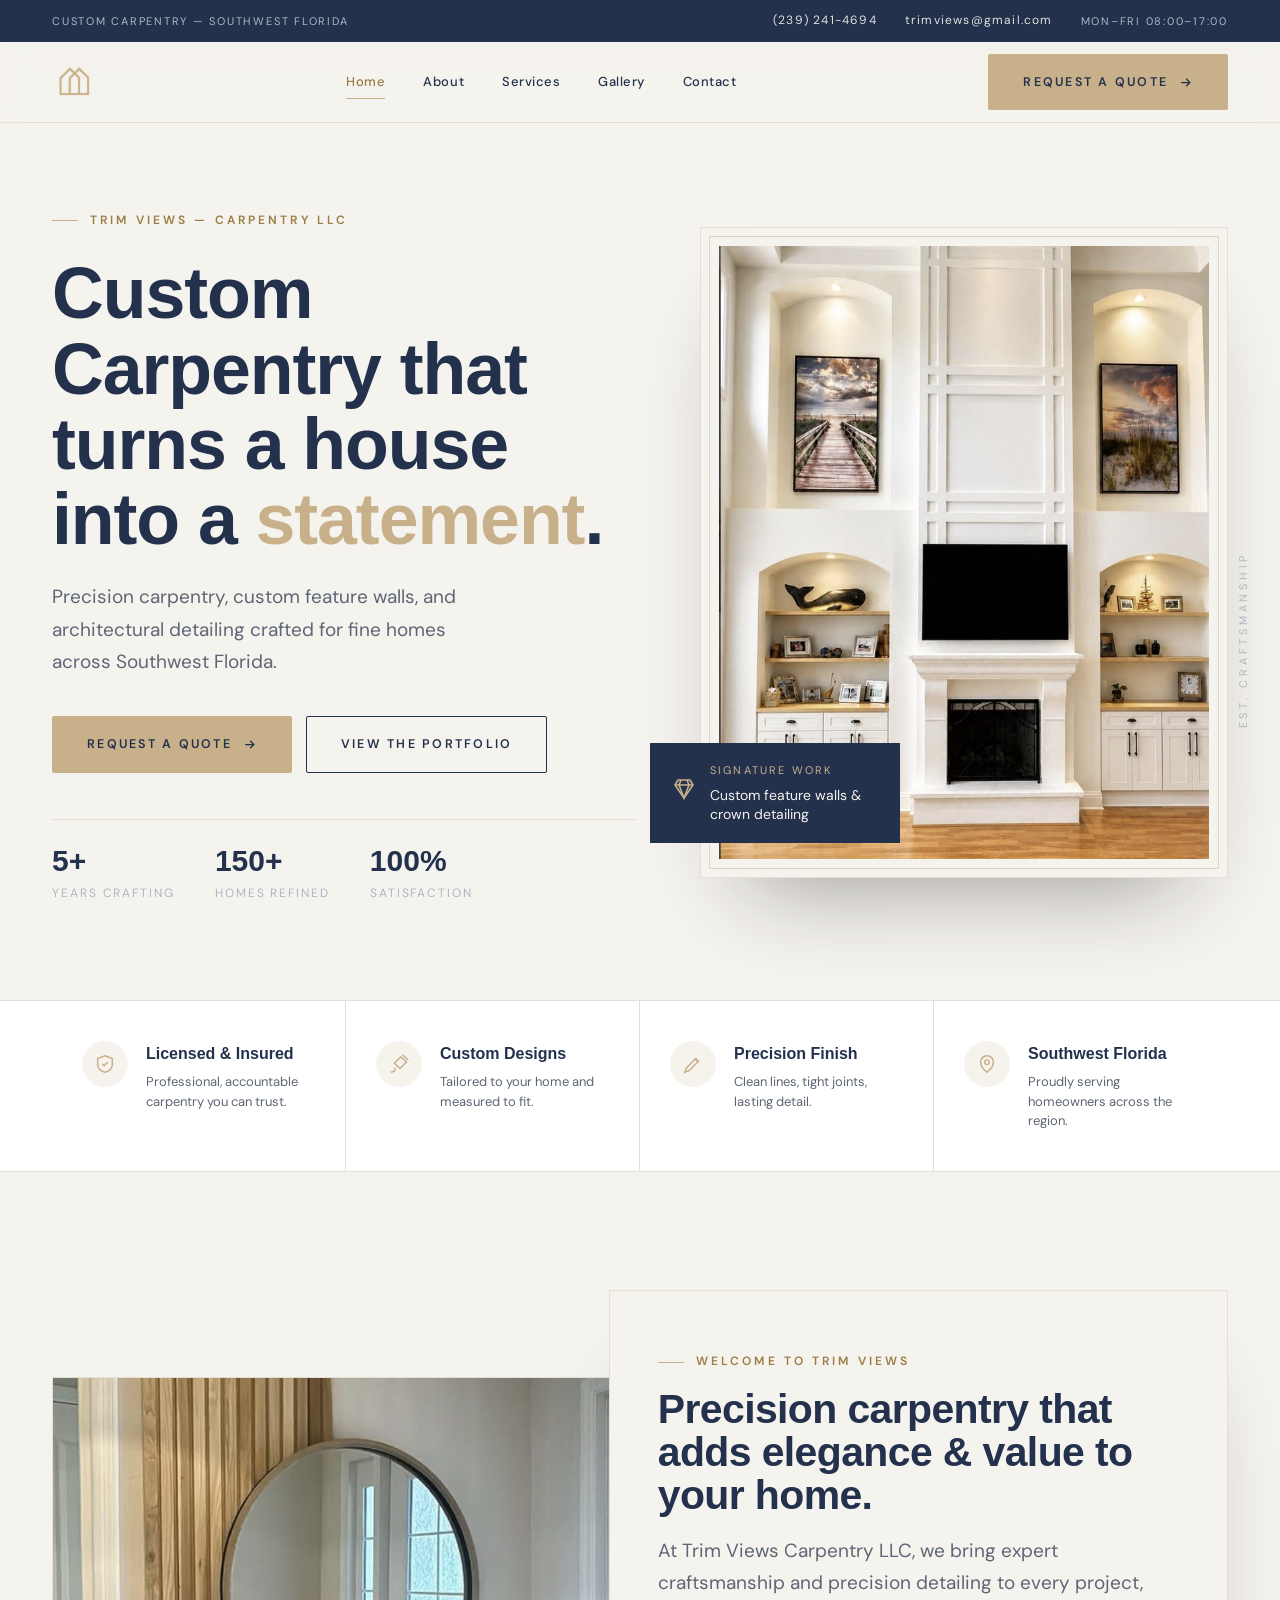
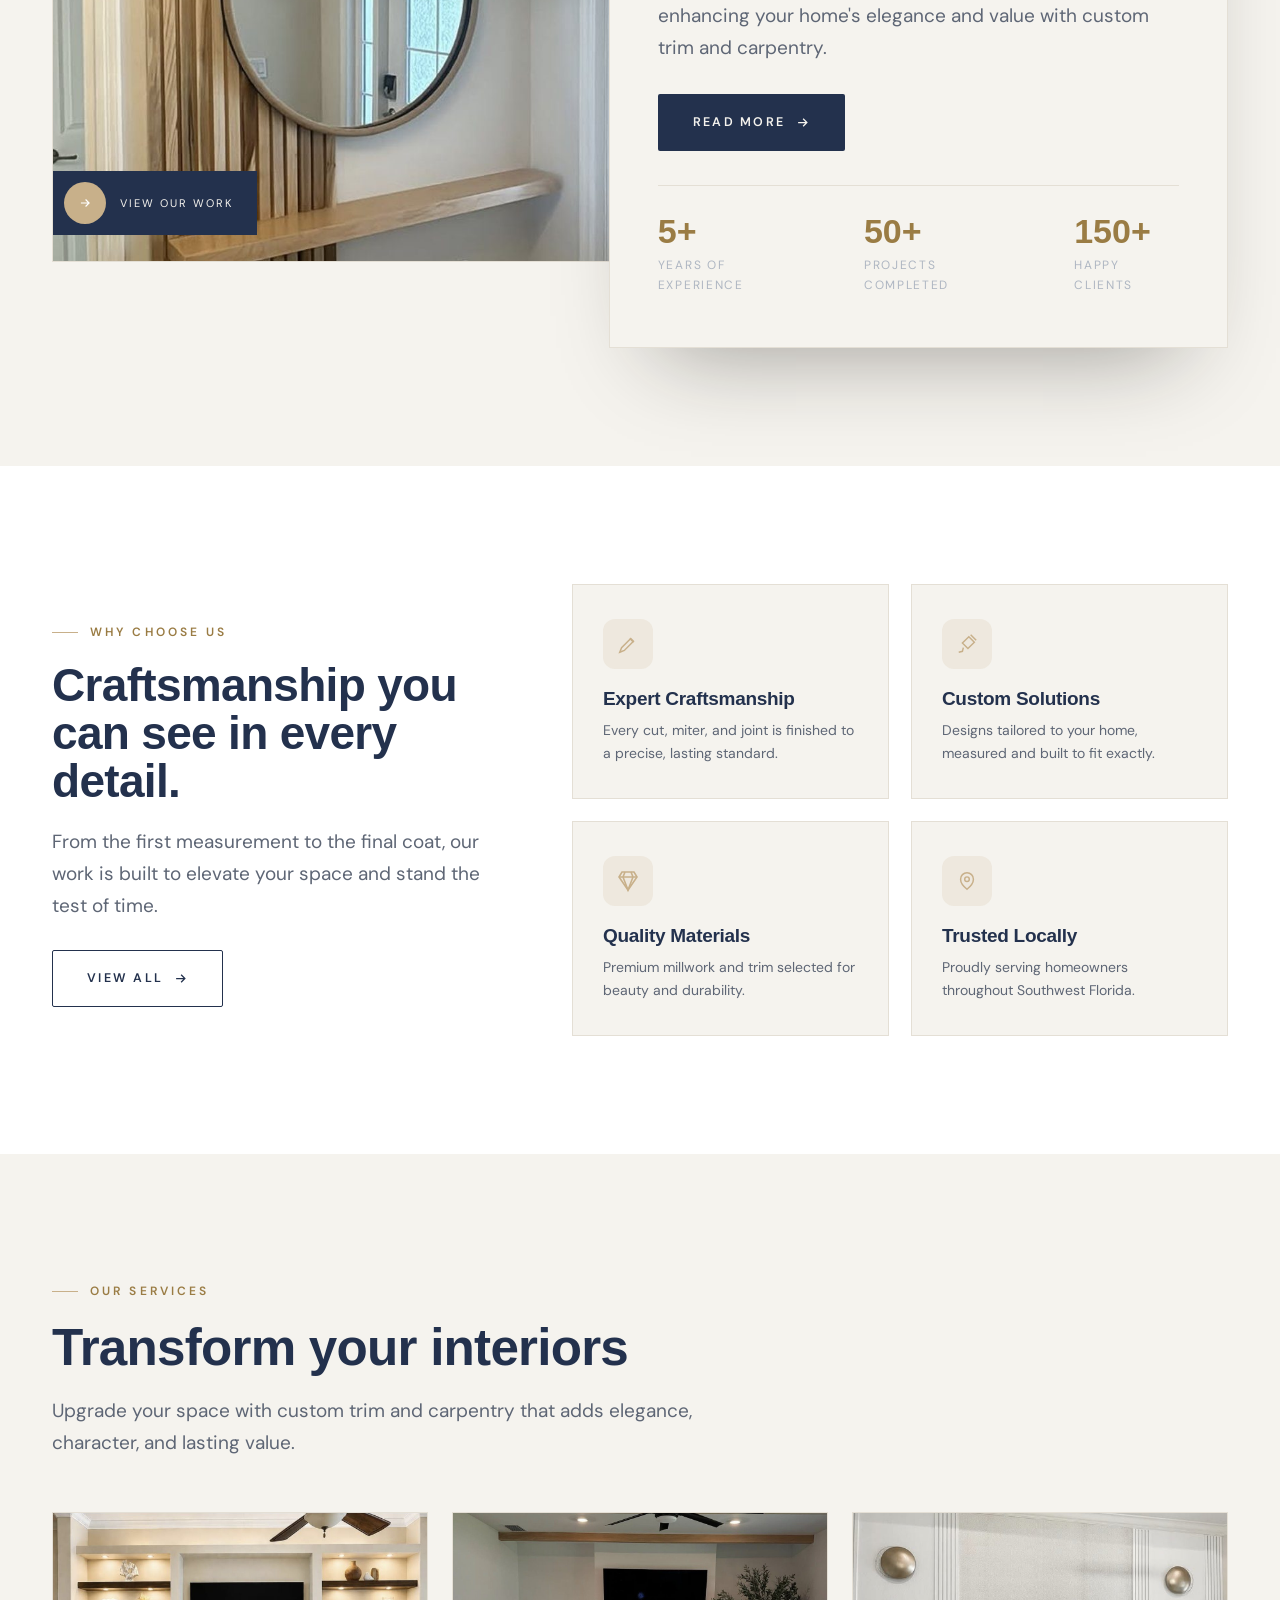
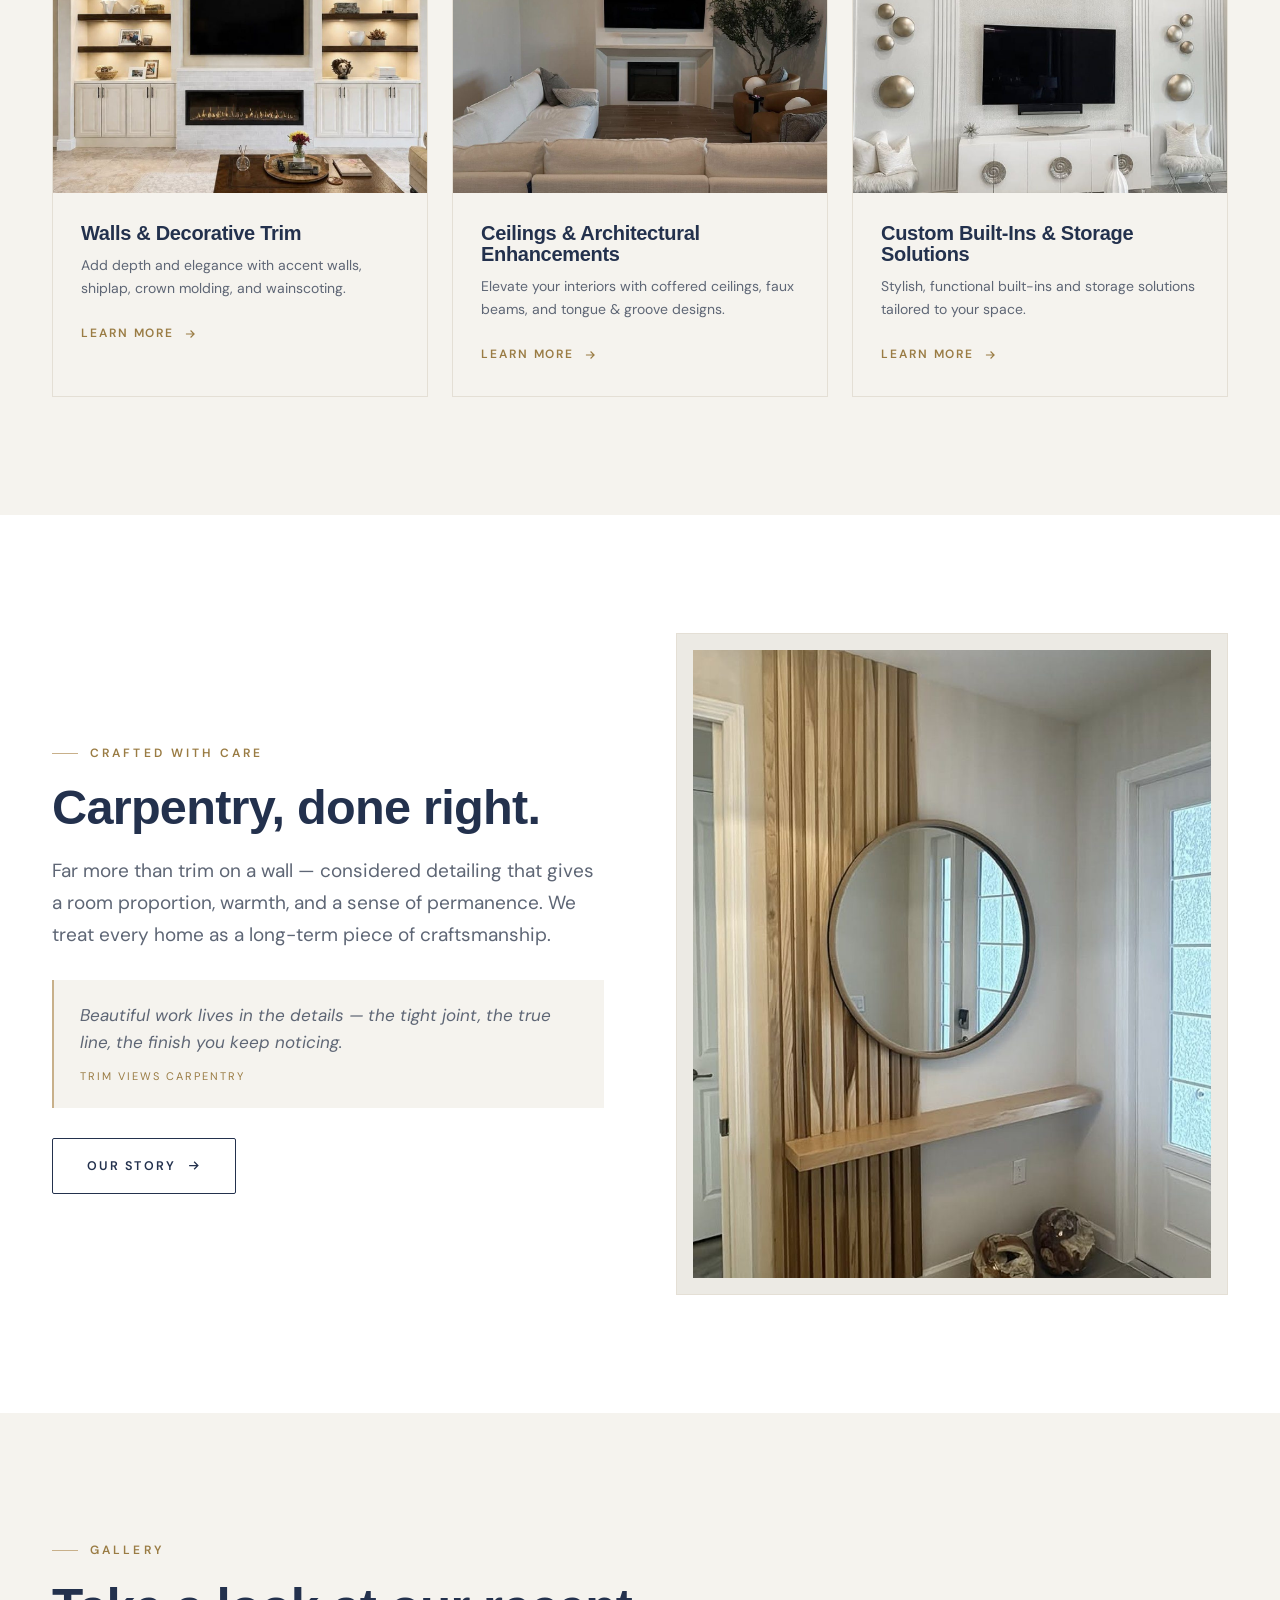
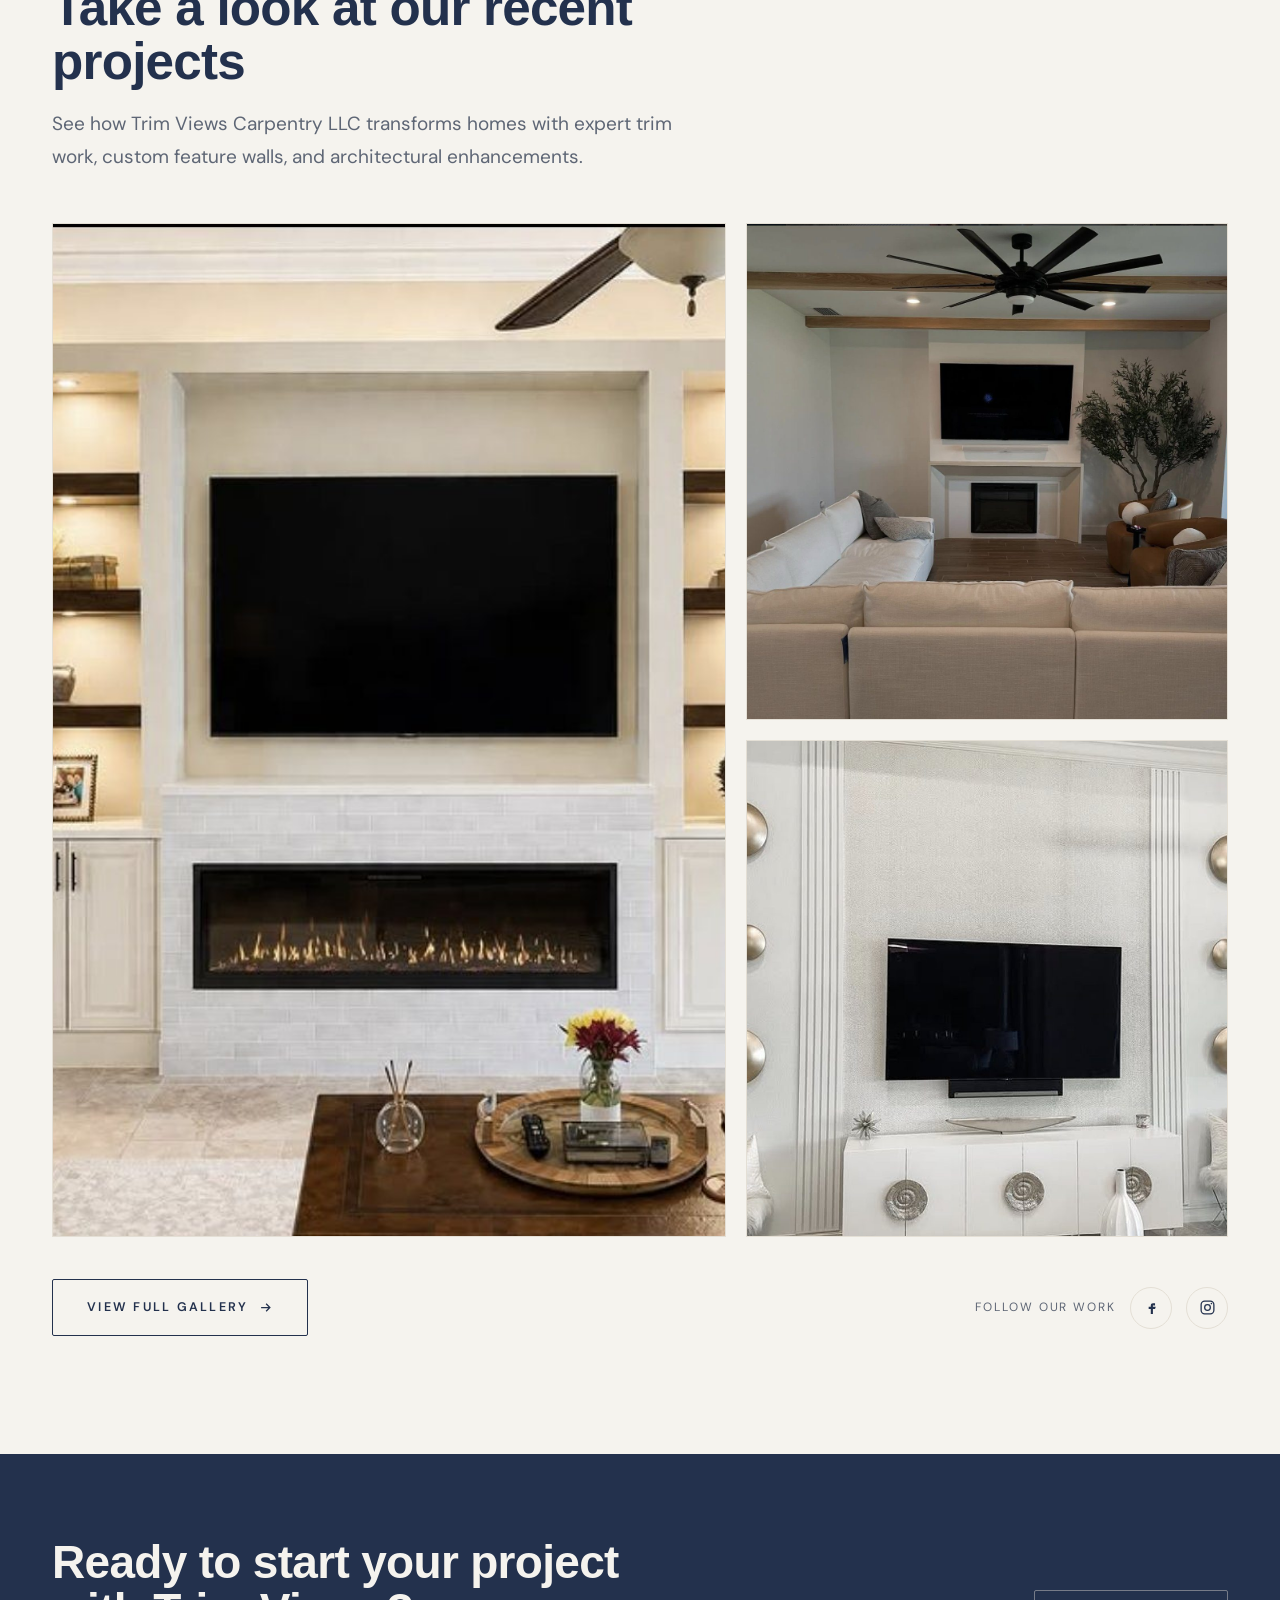
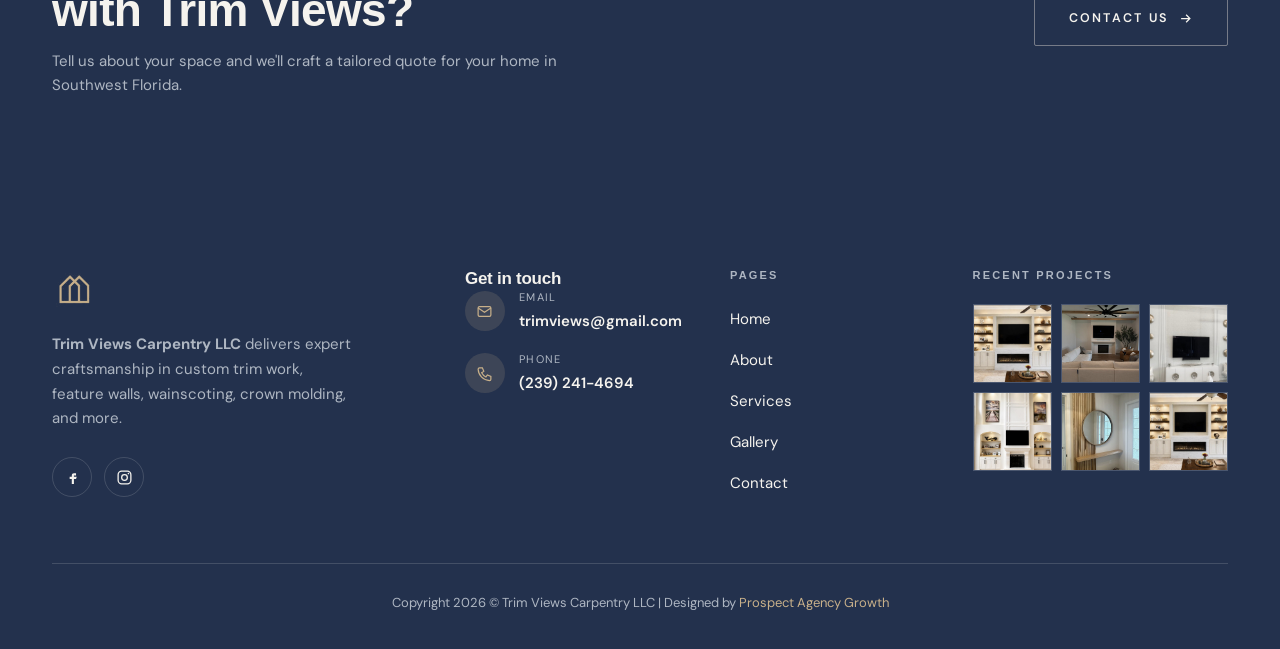
==== index.html @ 42604041 "Add files via upload" ====
<!DOCTYPE html>
<html lang="en">
<head>
<meta charset="UTF-8">
<meta name="viewport" content="width=device-width, initial-scale=1">
<title>Trim Views Carpentry | Custom Trim & Feature Walls in SW Florida</title>
<meta name="description" content="Trim Views Carpentry LLC — bespoke trim, feature walls, wainscoting, crown molding, coffered ceilings and custom built-ins for fine homes across Southwest Florida.">
<link rel="preconnect" href="https://fonts.googleapis.com">
<link rel="preconnect" href="https://fonts.gstatic.com" crossorigin>
<link href="https://fonts.googleapis.com/css2?family=DM+Sans:opsz,wght@9..40,400;9..40,500;9..40,600;9..40,700&display=swap" rel="stylesheet">
<style>
@font-face{font-family:'Garet';
  src:url('assets/fonts/Garet-Bold.woff2') format('woff2'),
      url('assets/fonts/Garet-Bold.woff') format('woff'),
      url('assets/fonts/Garet-Bold.otf') format('opentype'),
      url('assets/fonts/Garet-Bold.ttf') format('truetype');
  font-weight:700;font-style:normal;font-display:swap}
@font-face{font-family:'Garet';
  src:url('assets/fonts/Garet-Book.woff2') format('woff2'),
      url('assets/fonts/Garet-Book.woff') format('woff'),
      url('assets/fonts/Garet-Book.otf') format('opentype'),
      url('assets/fonts/Garet-Book.ttf') format('truetype');
  font-weight:400;font-style:normal;font-display:swap}
*{margin:0;padding:0;box-sizing:border-box}
html{scroll-behavior:smooth}
:root{
  --ink:#23314D; --ink-2:#2B3A57; --bone:#F5F3EE; --ivory:#FFFFFF;
  --brass:#C8B08A; --brass-dk:#9A7C44; --brass-soft:rgba(200,176,138,.16);
  --taupe:#5E6675; --taupe-lt:#AEB6C2; --line:#E4DFD5; --line-dk:rgba(245,243,238,.15);
  --maxw:1240px; --e:cubic-bezier(.22,.61,.36,1);
}
body{font-family:'DM Sans',-apple-system,BlinkMacSystemFont,'Segoe UI',sans-serif;
  background:var(--bone);color:var(--ink);font-size:17px;line-height:1.65;-webkit-font-smoothing:antialiased}
h1,h2,h3,h4,.disp{font-family:'Garet',sans-serif;font-weight:700;line-height:1.05;letter-spacing:-.015em}
img{display:block;max-width:100%}
a{color:inherit;text-decoration:none}
.wrap{max-width:var(--maxw);margin:0 auto;padding:0 32px}
.eyebrow{display:inline-flex;align-items:center;gap:12px;font-weight:600;font-size:12px;
  letter-spacing:.26em;text-transform:uppercase;color:var(--brass)}
.eyebrow::before{content:"";width:26px;height:1px;background:var(--brass)}
.eyebrow.center{justify-content:center}
.lead{font-size:19px;color:var(--taupe);line-height:1.7}

.btn{display:inline-flex;align-items:center;gap:10px;font-weight:600;font-size:12.5px;
  letter-spacing:.18em;text-transform:uppercase;padding:17px 34px;border-radius:2px;
  border:1px solid transparent;cursor:pointer;transition:.35s var(--e);white-space:nowrap}
.btn .ar{transition:transform .35s var(--e)}
.btn:hover .ar{transform:translateX(4px)}
.btn-primary{background:var(--brass);color:var(--ink)}
.btn-primary:hover{background:var(--brass-dk)}
.btn-ink{background:var(--ink);color:var(--bone)}
.btn-ink:hover{background:#000}
.btn-ghost{background:transparent;color:var(--ink);border-color:var(--ink)}
.btn-ghost:hover{background:var(--ink);color:var(--bone)}
.btn-ghost-lt{background:transparent;color:var(--bone);border-color:rgba(242,236,225,.4)}
.btn-ghost-lt:hover{background:var(--bone);color:var(--ink)}

.util{background:var(--ink);color:var(--bone)}
.util .wrap{display:flex;justify-content:space-between;align-items:center;height:42px;font-size:12px;letter-spacing:.1em}
.util .l,.util .r span{color:var(--taupe-lt);text-transform:uppercase;letter-spacing:.16em;font-size:11px}
.util .r{display:flex;gap:28px;align-items:center}
.util .r a{color:var(--bone);opacity:.9;transition:.2s}
.util .r a:hover{opacity:1;color:var(--brass)}

header{position:sticky;top:0;z-index:100;background:rgba(245,243,238,.86);
  -webkit-backdrop-filter:blur(10px);backdrop-filter:blur(10px);
  border-bottom:1px solid var(--line);transition:box-shadow .3s var(--e)}
header.scrolled{box-shadow:0 14px 40px -28px rgba(27,23,18,.5)}
.nav{display:flex;align-items:center;justify-content:space-between;height:80px}
.brand img{height:40px;width:auto}
.menu{display:flex;align-items:center;gap:38px}
.menu a{font-size:13px;font-weight:500;letter-spacing:.04em;color:var(--ink);position:relative;padding:4px 0;transition:color .25s}
.menu a::after{content:"";position:absolute;left:0;bottom:-2px;width:0;height:1px;background:var(--brass);transition:width .3s var(--e)}
.menu a:hover{color:var(--brass-dk)}
.menu a:hover::after,.menu a.active::after{width:100%}
.menu a.active{color:var(--brass-dk)}
.nav-r{display:flex;align-items:center;gap:20px}
.burger{display:none;flex-direction:column;gap:5px;background:none;border:none;cursor:pointer;padding:8px}
.burger span{width:24px;height:1.5px;background:var(--ink);transition:.3s}
.mobile{display:none}

/* hero */
.hero{padding:78px 0 96px;position:relative;overflow:hidden}
.hero-grid{display:grid;grid-template-columns:1.05fr .95fr;gap:64px;align-items:center}
.hero h1{font-size:clamp(44px,5.6vw,82px);margin:26px 0 24px}
.hero h1 em{font-style:normal;color:var(--brass)}
.hero .lead{max-width:440px;margin-bottom:38px}
.hero-cta{display:flex;gap:14px;flex-wrap:wrap;margin-bottom:46px}
.hero-meta{display:flex;gap:40px;border-top:1px solid var(--line);padding-top:26px}
.hero-meta .n{font-family:'Garet',sans-serif;font-weight:700;font-size:30px;line-height:1}
.hero-meta .k{font-size:12px;letter-spacing:.16em;text-transform:uppercase;color:var(--taupe-lt);margin-top:8px}
.frame{position:relative;padding:18px;background:var(--bone);border:1px solid var(--line);
  box-shadow:0 50px 90px -50px rgba(27,23,18,.45)}
.frame::before{content:"";position:absolute;inset:8px;border:1px solid var(--brass);opacity:.45;pointer-events:none}
.frame .pic{aspect-ratio:4/5;overflow:hidden;background:#ECEAE4}
.frame .pic img{width:100%;height:100%;object-fit:cover}
.frame .chip{position:absolute;left:-1px;bottom:34px;transform:translateX(-20%);
  background:var(--ink);color:var(--bone);padding:18px 22px;max-width:250px;display:flex;gap:14px;align-items:center}
.frame .chip .t{font-size:11px;letter-spacing:.2em;text-transform:uppercase;color:var(--brass);margin-bottom:6px}
.frame .chip .d{font-size:14px;line-height:1.4}
.frame .chip .ic{color:var(--brass);flex-shrink:0}
.vlabel{position:absolute;right:-34px;top:50%;writing-mode:vertical-rl;transform:rotate(180deg) translateX(50%);
  font-size:11px;letter-spacing:.34em;text-transform:uppercase;color:var(--taupe-lt)}

/* feature icon row */
.feat{background:var(--ivory);border-top:1px solid var(--line);border-bottom:1px solid var(--line)}
.feat .wrap{display:grid;grid-template-columns:repeat(4,1fr)}
.feat .f{padding:40px 30px;display:flex;gap:18px;align-items:flex-start;border-right:1px solid var(--line)}
.feat .f:last-child{border-right:none}
.feat .fic{width:46px;height:46px;flex-shrink:0;border-radius:50%;background:var(--brass-soft);color:var(--brass);display:flex;align-items:center;justify-content:center}
.feat .ft{font-family:'Garet',sans-serif;font-weight:700;font-size:16px;margin-bottom:5px}
.feat .fd{font-size:13px;color:var(--taupe);line-height:1.5}

/* section scaffold */
.sec{padding:118px 0}
.sec-iv{background:var(--ivory)}
.sec-head{max-width:640px}
.sec-head h2{font-size:clamp(32px,4vw,52px);margin:20px 0}
.sec-head.center{margin:0 auto;text-align:center}

/* overlapping about card (ref: INNER) */
.ovr-grid{display:grid;grid-template-columns:1.1fr .9fr;align-items:center}
.ovr-img{position:relative;aspect-ratio:4/3;overflow:hidden;background:#ECEAE4;border:1px solid var(--line)}
.ovr-img img{width:100%;height:100%;object-fit:cover}
.viewbtn{position:absolute;left:0;bottom:26px;display:inline-flex;align-items:center;gap:14px;
  background:var(--ink);color:var(--bone);padding:11px 24px 11px 11px;font-size:11px;letter-spacing:.18em;text-transform:uppercase}
.viewbtn .c{width:42px;height:42px;border-radius:50%;background:var(--brass);color:var(--ivory);display:flex;align-items:center;justify-content:center}
.ovr-card{background:var(--bone);border:1px solid var(--line);padding:52px 48px;margin-left:-90px;
  box-shadow:0 50px 90px -50px rgba(27,23,18,.42);position:relative;z-index:2}
.ovr-card h2{font-size:clamp(28px,3.2vw,42px);margin:16px 0 18px}
.ovr-stats{display:flex;gap:54px;margin-top:34px;border-top:1px solid var(--line);padding-top:28px}
.ovr-stats .n{font-family:'Garet',sans-serif;font-weight:700;font-size:34px;color:var(--brass);line-height:1}
.ovr-stats .k{font-size:12px;letter-spacing:.14em;text-transform:uppercase;color:var(--taupe-lt);margin-top:8px}

/* why choose us (ref: INNER) */
.why-wrap{display:grid;grid-template-columns:.82fr 1.18fr;gap:64px;align-items:center}
.why-cards{display:grid;grid-template-columns:1fr 1fr;gap:22px}
.wcard{background:var(--bone);border:1px solid var(--line);padding:34px 30px;transition:.35s var(--e)}
.wcard:hover{transform:translateY(-5px);box-shadow:0 30px 60px -36px rgba(27,23,18,.35);border-color:var(--brass)}
.wcard .ic{width:50px;height:50px;border-radius:12px;background:var(--brass-soft);color:var(--brass);display:flex;align-items:center;justify-content:center;margin-bottom:20px}
.wcard h3{font-size:19px;margin-bottom:10px}
.wcard p{font-size:14px;color:var(--taupe);line-height:1.6}

/* service image cards (ref: REVYLO) */
.scards{display:grid;grid-template-columns:repeat(3,1fr);gap:24px;margin-top:52px}
.scard{background:var(--bone);border:1px solid var(--line);overflow:hidden;transition:.35s var(--e);display:block}
.scard:hover{transform:translateY(-5px);box-shadow:0 36px 70px -40px rgba(27,23,18,.4)}
.scard .im{aspect-ratio:4/3;overflow:hidden;background:#ECEAE4}
.scard .im img{width:100%;height:100%;object-fit:cover;transition:transform .8s var(--e)}
.scard:hover .im img{transform:scale(1.06)}
.scard .bd{padding:30px 28px}
.scard h3{font-size:20px;margin-bottom:10px}
.scard p{font-size:14px;color:var(--taupe);margin-bottom:18px;line-height:1.6}
.scard .go{display:inline-flex;align-items:center;gap:9px;font-size:12px;letter-spacing:.16em;text-transform:uppercase;color:var(--brass);font-weight:600}

/* craft split (ref: INNER award-winning) */
.split{display:grid;grid-template-columns:1fr 1fr;gap:72px;align-items:center}
.split-img{aspect-ratio:5/6;background:#ECEAE4;border:1px solid var(--line);padding:16px}
.split-img .pic{width:100%;height:100%;overflow:hidden;background:#ECEAE4}
.split-img img{width:100%;height:100%;object-fit:cover}
.pull{background:var(--bone);border-left:2px solid var(--brass);padding:22px 26px;margin-top:28px;font-style:italic;color:var(--taupe);line-height:1.6}
.pull .src{display:block;margin-top:12px;font-style:normal;font-size:11px;letter-spacing:.18em;text-transform:uppercase;color:var(--brass)}

/* gallery */
.gal{display:grid;grid-template-columns:1.4fr 1fr;grid-template-rows:1fr 1fr;gap:20px;margin-top:50px}
.gal figure{overflow:hidden;background:#ECEAE4;border:1px solid var(--line)}
.gal figure:first-child{grid-row:1/3}
.gal img{width:100%;height:100%;object-fit:cover;transition:transform .8s var(--e)}
.gal figure:hover img{transform:scale(1.05)}
.gal-foot{display:flex;justify-content:space-between;align-items:center;flex-wrap:wrap;gap:20px;margin-top:42px}
.social{display:flex;align-items:center;gap:14px}
.social .s{font-size:12px;letter-spacing:.16em;text-transform:uppercase;color:var(--taupe)}
.sic{width:42px;height:42px;border-radius:50%;border:1px solid var(--line);display:flex;align-items:center;justify-content:center;transition:.3s var(--e)}
.sic:hover{background:var(--brass);border-color:var(--brass);color:var(--ivory)}
.gal-grid{display:grid;grid-template-columns:repeat(3,1fr);gap:20px;margin-top:50px}
.gal-grid figure{overflow:hidden;background:#ECEAE4;border:1px solid var(--line);aspect-ratio:4/5}
.gal-grid img{width:100%;height:100%;object-fit:cover;transition:transform .8s var(--e)}
.gal-grid figure:hover img{transform:scale(1.05)}

/* CTA (ref: INNER) */
.cta{background:var(--ink);color:var(--bone);padding:84px 0}
.cta .wrap{display:flex;justify-content:space-between;align-items:center;gap:44px;flex-wrap:wrap}
.cta h2{font-size:clamp(28px,3.6vw,46px);max-width:660px}
.cta p{color:var(--taupe-lt);margin-top:14px;max-width:540px;font-size:15px}

/* page hero */
.phero{background:var(--ink);color:var(--bone);padding:120px 0 104px;position:relative;overflow:hidden}
.phero::after{content:"";position:absolute;right:-120px;top:-120px;width:420px;height:420px;border-radius:50%;
  background:radial-gradient(circle,rgba(174,129,70,.22),transparent 65%)}
.phero .eyebrow{color:var(--brass)}
.phero h1{font-size:clamp(42px,6vw,84px);margin:22px 0 0}
.crumbs{margin-top:26px;font-size:12px;letter-spacing:.14em;text-transform:uppercase;color:var(--taupe-lt)}
.crumbs a:hover{color:var(--brass)}

/* contact */
.cgrid{display:grid;grid-template-columns:.9fr 1.1fr;gap:64px}
.cinfo .row{display:flex;gap:18px;padding:24px 0;border-bottom:1px solid var(--line)}
.cinfo .row:first-child{border-top:1px solid var(--line)}
.cinfo .ic{width:46px;height:46px;border-radius:50%;background:var(--brass-soft);color:var(--brass);display:flex;align-items:center;justify-content:center;flex-shrink:0}
.cinfo .k{font-size:11px;letter-spacing:.2em;text-transform:uppercase;color:var(--taupe-lt)}
.cinfo .v{font-weight:600;font-size:17px;margin-top:4px}
.form{background:var(--bone);border:1px solid var(--line);padding:42px}
.formwrap{border:1px solid var(--line);border-radius:4px;overflow:hidden;background:var(--bone)}
.field{margin-bottom:22px}
.field label{display:block;font-size:11px;letter-spacing:.18em;text-transform:uppercase;color:var(--taupe);margin-bottom:9px}
.field input,.field textarea{width:100%;background:var(--bone);border:1px solid var(--line);border-radius:2px;
  padding:14px 16px;font-family:inherit;font-size:15px;color:var(--ink);transition:border-color .25s}
.field input:focus,.field textarea:focus{outline:none;border-color:var(--brass)}
.field textarea{resize:vertical;min-height:130px}
.fnote{font-size:12.5px;color:var(--taupe-lt);margin-top:14px}

/* footer */
footer{background:var(--ink);color:var(--bone);padding:88px 0 36px}
.fgrid{display:grid;grid-template-columns:1.5fr .85fr .8fr 1.05fr;gap:48px;padding-bottom:54px;border-bottom:1px solid var(--line-dk)}
.flogo img{height:40px;margin-bottom:22px}
.ftag{color:var(--taupe-lt);max-width:300px;margin-bottom:26px;font-size:15px}
.fcontact a{display:flex;align-items:center;gap:14px;margin-bottom:16px;color:var(--bone)}
.fcontact .fic{width:40px;height:40px;border-radius:50%;background:var(--brass-soft);color:var(--brass);display:flex;align-items:center;justify-content:center;flex-shrink:0}
.fcontact small{display:block;color:var(--taupe-lt);font-size:11px;letter-spacing:.12em;text-transform:uppercase}
.fcontact strong{font-weight:600;font-size:15px}
.fsocial{display:flex;gap:12px;margin-top:22px}
.fsocial a{width:40px;height:40px;border-radius:50%;border:1px solid var(--line-dk);display:flex;align-items:center;justify-content:center;transition:.3s var(--e)}
.fsocial a:hover{background:var(--brass);border-color:var(--brass);color:var(--ivory)}
.fcol h4{font-size:11px;letter-spacing:.2em;text-transform:uppercase;color:var(--taupe-lt);margin-bottom:22px}
.fcol ul{list-style:none}
.fcol li{margin-bottom:13px}
.fcol a{font-size:15px;color:var(--bone);transition:.2s}
.fcol a:hover{color:var(--brass)}
.fprojects{display:grid;grid-template-columns:repeat(3,1fr);gap:9px}
.fprojects a{aspect-ratio:1;overflow:hidden;background:var(--ink-2);border:1px solid var(--line-dk)}
.fprojects img{width:100%;height:100%;object-fit:cover;transition:.4s var(--e)}
.fprojects a:hover img{transform:scale(1.08);opacity:.85}
.fbot{padding-top:28px;text-align:center;font-size:13px;color:var(--taupe-lt)}
.fbot a{color:var(--brass)}

.reveal{opacity:0;transform:translateY(18px);transition:opacity .8s var(--e),transform .8s var(--e)}
.reveal.in{opacity:1;transform:none}

@media(max-width:980px){
  .hero-grid{grid-template-columns:1fr;gap:46px}
  .frame{max-width:440px;margin:0 auto}
  .vlabel{display:none}
  .feat .wrap{grid-template-columns:1fr 1fr}
  .feat .f:nth-child(2){border-right:none}
  .feat .f:nth-child(1),.feat .f:nth-child(2){border-bottom:1px solid var(--line)}
  .ovr-grid{grid-template-columns:1fr}
  .ovr-card{margin-left:0;margin-top:-46px;margin-right:24px}
  .why-wrap,.split,.cgrid{grid-template-columns:1fr;gap:44px}
  .scards{grid-template-columns:1fr 1fr}
  .scards .scard:last-child{grid-column:1/3}
  .gal{grid-template-columns:1fr 1fr;grid-template-rows:auto}
  .gal figure:first-child{grid-row:auto;grid-column:1/3}
  .gal-grid{grid-template-columns:1fr 1fr}
  .fgrid{grid-template-columns:1fr 1fr}
}
@media(max-width:680px){
  body{font-size:16px}
  .menu,.util .l{display:none}
  .burger{display:flex}
  .sec{padding:80px 0}
  .cta,.phero{padding:80px 0}
  .feat .wrap{grid-template-columns:1fr}
  .feat .f{border-right:none;border-bottom:1px solid var(--line)}
  .feat .f:last-child{border-bottom:none}
  .why-cards,.scards{grid-template-columns:1fr}
  .scards .scard:last-child{grid-column:auto}
  .ovr-card{margin-right:0;padding:38px 28px}
  .ovr-stats{gap:36px}
  .gal,.gal-grid{grid-template-columns:1fr}
  .gal figure:first-child{grid-column:auto}
  .fgrid{grid-template-columns:1fr;gap:38px}
  .mobile.open{display:block;position:fixed;inset:80px 0 0;background:var(--bone);z-index:95;padding:30px 32px;overflow-y:auto}
  .mobile.open a{display:block;padding:18px 0;font-size:20px;font-weight:600;border-bottom:1px solid var(--line)}
  .mobile.open .btn{margin-top:26px;width:100%;justify-content:center}
}
/* about: story */
.story{display:grid;grid-template-columns:.85fr 1.15fr;gap:64px;align-items:start}
.story h2{font-size:clamp(30px,3.8vw,48px)}
.story .lead{margin-bottom:0}
.story p+p{margin-top:18px;color:var(--taupe)}
/* about: process steps */
.steps{display:grid;grid-template-columns:repeat(4,1fr);border-top:1px solid var(--line);margin-top:50px}
.step{padding:38px 28px 0;border-right:1px solid var(--line)}
.step:last-child{border-right:none}
.step .si{font-family:'Garet',sans-serif;font-weight:700;font-size:30px;color:var(--brass);line-height:1}
.step h3{font-size:19px;margin:18px 0 10px}
.step p{font-size:14px;color:var(--taupe);line-height:1.6}
/* about: specialties checklist */
.checklist{list-style:none;display:grid;grid-template-columns:1fr 1fr;gap:15px 30px;margin:8px 0 30px}
.checklist li{display:flex;align-items:flex-start;gap:12px;font-size:15.5px}
.checklist .ck{width:24px;height:24px;border-radius:50%;background:var(--brass-soft);color:var(--brass);display:flex;align-items:center;justify-content:center;flex-shrink:0;margin-top:2px}
/* about: stat band */
.statband{display:grid;grid-template-columns:repeat(4,1fr);border:1px solid var(--line);background:var(--ivory);margin-top:46px}
.statband .sb{padding:46px 24px;text-align:center;border-right:1px solid var(--line)}
.statband .sb:last-child{border-right:none}
.statband .n{font-family:'Garet',sans-serif;font-weight:700;font-size:clamp(38px,4.2vw,56px);color:var(--brass);line-height:1}
.statband .k{margin-top:12px;font-size:12px;letter-spacing:.16em;text-transform:uppercase;color:var(--taupe-lt)}
@media(max-width:980px){
  .story{grid-template-columns:1fr;gap:28px}
  .steps{grid-template-columns:1fr 1fr}
  .step:nth-child(2){border-right:none}
  .step{border-bottom:1px solid var(--line);padding-bottom:30px}
  .statband{grid-template-columns:1fr 1fr}
  .statband .sb:nth-child(2){border-right:none}
  .statband .sb:nth-child(1),.statband .sb:nth-child(2){border-bottom:1px solid var(--line)}
}
@media(max-width:680px){
  .steps,.statband,.checklist{grid-template-columns:1fr}
  .step{border-right:none}
  .statband .sb{border-right:none;border-bottom:1px solid var(--line)}
  .statband .sb:last-child{border-bottom:none}
}
/* gold accents: deeper gold for text on light, bright gold on dark */
.eyebrow{color:var(--brass-dk)}
.sec-dk .eyebrow,.phero .eyebrow,.cta .eyebrow{color:var(--brass)}
.scard .go,.pull .src,.ovr-stats .n,.statband .n,.step .si{color:var(--brass-dk)}
@media(prefers-reduced-motion:reduce){
  *{transition:none!important;animation:none!important}
  .reveal{opacity:1;transform:none}
  html{scroll-behavior:auto}
}
</style>
</head>
<body>

<div class="util"><div class="wrap">
  <div class="l">Custom Carpentry — Southwest Florida</div>
  <div class="r"><a href="tel:239-241-4694">(239) 241-4694</a><a href="mailto:trimviews@gmail.com">trimviews@gmail.com</a><span>Mon–Fri 08:00–17:00</span></div>
</div></div>
<header id="hdr"><div class="wrap nav">
  <a href="index.html" class="brand"><img loading="lazy" src="[data-uri]" alt="Trim Views Carpentry"></a>
  <nav class="menu"><a href="index.html" class="active">Home</a><a href="about.html" class="">About</a><a href="services.html" class="">Services</a><a href="gallery.html" class="">Gallery</a><a href="contact.html" class="">Contact</a></nav>
  <div class="nav-r">
    <a href="contact.html" class="btn btn-primary">Request a quote <svg class="ar" width="15" height="15" viewBox="0 0 24 24" fill="none" stroke="currentColor" stroke-width="2"><path d="M5 12h14M13 6l6 6-6 6"/></svg></a>
    <button class="burger" id="burger" aria-label="Menu"><span></span><span></span><span></span></button>
  </div>
</div></header>
<div class="mobile" id="mobile"><a href="index.html">Home</a><a href="about.html">About</a><a href="services.html">Services</a><a href="gallery.html">Gallery</a><a href="contact.html">Contact</a><a href="contact.html" class="btn btn-primary">Request a quote</a></div>


<section class="hero"><div class="wrap"><div class="hero-grid">
  <div class="reveal">
    <span class="eyebrow">Trim Views — Carpentry LLC</span>
    <h1>Custom Carpentry that turns a house into a <em>statement</em>.</h1>
    <p class="lead">Precision carpentry, custom feature walls, and architectural detailing crafted for fine homes across Southwest Florida.</p>
    <div class="hero-cta">
      <a href="contact.html" class="btn btn-primary">Request a quote <svg class="ar" width="15" height="15" viewBox="0 0 24 24" fill="none" stroke="currentColor" stroke-width="2"><path d="M5 12h14M13 6l6 6-6 6"/></svg></a>
      <a href="gallery.html" class="btn btn-ghost">View the portfolio</a>
    </div>
    <div class="hero-meta">
      <div><div class="n">5+</div><div class="k">Years crafting</div></div>
      <div><div class="n">150+</div><div class="k">Homes refined</div></div>
      <div><div class="n">100%</div><div class="k">Satisfaction</div></div>
    </div>
  </div>
  <div class="reveal">
    <div class="frame">
      <div class="pic"><img loading="lazy" src="[data-uri]" alt="Trim Views custom carpentry"></div>
      <div class="chip"><span class="ic"><svg width="24" height="24" viewBox="0 0 24 24" fill="none" stroke="currentColor" stroke-width="1.6"><path d="M6 3h12l3 5-9 13L3 8z"/><path d="M3 8h18M9 3L7 8l5 13 5-13-2-5"/></svg></span><div><div class="t">Signature work</div><div class="d">Custom feature walls &amp; crown detailing</div></div></div>
      <div class="vlabel">Est. craftsmanship</div>
    </div>
  </div>
</div></div></section>


<div class="feat"><div class="wrap">
  <div class="f"><span class="fic"><svg width="22" height="22" viewBox="0 0 24 24" fill="none" stroke="currentColor" stroke-width="1.6"><path d="M12 3l8 3v6c0 5-3.5 8-8 9-4.5-1-8-4-8-9V6z"/><path d="M9 12l2 2 4-4"/></svg></span><div><div class="ft">Licensed &amp; Insured</div><div class="fd">Professional, accountable carpentry you can trust.</div></div></div>
  <div class="f"><span class="fic"><svg width="22" height="22" viewBox="0 0 24 24" fill="none" stroke="currentColor" stroke-width="1.6"><path d="M14 4l6 6-7 7-6-6z"/><path d="M3 21l4-1 1-4"/><path d="M16 2l6 6"/></svg></span><div><div class="ft">Custom Designs</div><div class="fd">Tailored to your home and measured to fit.</div></div></div>
  <div class="f"><span class="fic"><svg width="22" height="22" viewBox="0 0 24 24" fill="none" stroke="currentColor" stroke-width="1.6"><path d="M3 21l5-2 10-10-3-3L5 16z"/><path d="M14 6l4 4"/></svg></span><div><div class="ft">Precision Finish</div><div class="fd">Clean lines, tight joints, lasting detail.</div></div></div>
  <div class="f"><span class="fic"><svg width="22" height="22" viewBox="0 0 24 24" fill="none" stroke="currentColor" stroke-width="1.6"><path d="M12 21s-7-5.7-7-11a7 7 0 0114 0c0 5.3-7 11-7 11z"/><circle cx="12" cy="10" r="2.5"/></svg></span><div><div class="ft">Southwest Florida</div><div class="fd">Proudly serving homeowners across the region.</div></div></div>
</div></div>


<section class="sec"><div class="wrap"><div class="ovr-grid">
  <div class="ovr-img reveal">
    <img loading="lazy" src="[data-uri]" alt="Trim Views carpentry">
    <a href="gallery.html" class="viewbtn"><span class="c"><svg width="14" height="14" viewBox="0 0 24 24" fill="none" stroke="currentColor" stroke-width="2"><path d="M5 12h14M13 6l6 6-6 6"/></svg></span> View our work</a>
  </div>
  <div class="ovr-card reveal">
    <span class="eyebrow">Welcome to Trim Views</span>
    <h2>Precision carpentry that adds elegance &amp; value to your home.</h2>
    <p class="lead">At Trim Views Carpentry LLC, we bring expert craftsmanship and precision detailing to every project, enhancing your home's elegance and value with custom trim and carpentry.</p>
    <div style="margin-top:30px"><a href="about.html" class="btn btn-ink">Read more <svg class="ar" width="15" height="15" viewBox="0 0 24 24" fill="none" stroke="currentColor" stroke-width="2"><path d="M5 12h14M13 6l6 6-6 6"/></svg></a></div>
    <div class="ovr-stats">
      <div><div class="n">5+</div><div class="k">Years of experience</div></div>
      <div><div class="n">50+</div><div class="k">Projects completed</div></div>
      <div><div class="n">150+</div><div class="k">Happy clients</div></div>
    </div>
  </div>
</div></div></section>


<section class="sec sec-iv"><div class="wrap"><div class="why-wrap">
  <div class="reveal">
    <span class="eyebrow">Why choose us</span>
    <h2 style="font-size:clamp(30px,3.6vw,46px);margin:18px 0 20px">Craftsmanship you can see in every detail.</h2>
    <p class="lead" style="margin-bottom:28px">From the first measurement to the final coat, our work is built to elevate your space and stand the test of time.</p>
    <a href="services.html" class="btn btn-ghost">View all <svg class="ar" width="15" height="15" viewBox="0 0 24 24" fill="none" stroke="currentColor" stroke-width="2"><path d="M5 12h14M13 6l6 6-6 6"/></svg></a>
  </div>
  <div class="why-cards reveal">
    <div class="wcard"><span class="ic"><svg width="22" height="22" viewBox="0 0 24 24" fill="none" stroke="currentColor" stroke-width="1.6"><path d="M3 21l5-2 10-10-3-3L5 16z"/><path d="M14 6l4 4"/></svg></span><h3>Expert Craftsmanship</h3><p>Every cut, miter, and joint is finished to a precise, lasting standard.</p></div>
    <div class="wcard"><span class="ic"><svg width="22" height="22" viewBox="0 0 24 24" fill="none" stroke="currentColor" stroke-width="1.6"><path d="M14 4l6 6-7 7-6-6z"/><path d="M3 21l4-1 1-4"/><path d="M16 2l6 6"/></svg></span><h3>Custom Solutions</h3><p>Designs tailored to your home, measured and built to fit exactly.</p></div>
    <div class="wcard"><span class="ic"><svg width="24" height="24" viewBox="0 0 24 24" fill="none" stroke="currentColor" stroke-width="1.6"><path d="M6 3h12l3 5-9 13L3 8z"/><path d="M3 8h18M9 3L7 8l5 13 5-13-2-5"/></svg></span><h3>Quality Materials</h3><p>Premium millwork and trim selected for beauty and durability.</p></div>
    <div class="wcard"><span class="ic"><svg width="22" height="22" viewBox="0 0 24 24" fill="none" stroke="currentColor" stroke-width="1.6"><path d="M12 21s-7-5.7-7-11a7 7 0 0114 0c0 5.3-7 11-7 11z"/><circle cx="12" cy="10" r="2.5"/></svg></span><h3>Trusted Locally</h3><p>Proudly serving homeowners throughout Southwest Florida.</p></div>
  </div>
</div></div></section>

<section class="sec"><div class="wrap">
  <div class="sec-head reveal"><span class="eyebrow">Our services</span><h2>Transform your interiors</h2>
  <p class="lead">Upgrade your space with custom trim and carpentry that adds elegance, character, and lasting value.</p></div>
  <div class="scards reveal">
    <a class="scard" href="services.html"><div class="im"><img loading="lazy" src="[data-uri]" alt="Walls & Decorative Trim"></div><div class="bd"><h3>Walls &amp; Decorative Trim</h3><p>Add depth and elegance with accent walls, shiplap, crown molding, and wainscoting.</p><span class="go">Learn more <svg width="14" height="14" viewBox="0 0 24 24" fill="none" stroke="currentColor" stroke-width="2"><path d="M5 12h14M13 6l6 6-6 6"/></svg></span></div></a>
    <a class="scard" href="services.html"><div class="im"><img loading="lazy" src="[data-uri]" alt="Ceilings & Architectural Enhancements"></div><div class="bd"><h3>Ceilings &amp; Architectural Enhancements</h3><p>Elevate your interiors with coffered ceilings, faux beams, and tongue &amp; groove designs.</p><span class="go">Learn more <svg width="14" height="14" viewBox="0 0 24 24" fill="none" stroke="currentColor" stroke-width="2"><path d="M5 12h14M13 6l6 6-6 6"/></svg></span></div></a>
    <a class="scard" href="services.html"><div class="im"><img loading="lazy" src="[data-uri]" alt="Custom Built-Ins & Storage Solutions"></div><div class="bd"><h3>Custom Built-Ins &amp; Storage Solutions</h3><p>Stylish, functional built-ins and storage solutions tailored to your space.</p><span class="go">Learn more <svg width="14" height="14" viewBox="0 0 24 24" fill="none" stroke="currentColor" stroke-width="2"><path d="M5 12h14M13 6l6 6-6 6"/></svg></span></div></a>
  </div>
</div></section>

<section class="sec sec-iv"><div class="wrap"><div class="split">
  <div class="reveal">
    <span class="eyebrow">Crafted with care</span>
    <h2 style="font-size:clamp(30px,3.8vw,50px);margin:18px 0 22px">Carpentry, done right.</h2>
    <p class="lead">Far more than trim on a wall — considered detailing that gives a room proportion, warmth, and a sense of permanence. We treat every home as a long-term piece of craftsmanship.</p>
    <div class="pull">Beautiful work lives in the details — the tight joint, the true line, the finish you keep noticing.<span class="src">Trim Views Carpentry</span></div>
    <div style="margin-top:30px"><a href="about.html" class="btn btn-ghost">Our story <svg class="ar" width="15" height="15" viewBox="0 0 24 24" fill="none" stroke="currentColor" stroke-width="2"><path d="M5 12h14M13 6l6 6-6 6"/></svg></a></div>
  </div>
  <div class="split-img reveal"><div class="pic"><img loading="lazy" src="[data-uri]" alt="Interior trim detail"></div></div>
</div></div></section>

<section class="sec"><div class="wrap">
  <div class="sec-head reveal"><span class="eyebrow">Gallery</span><h2>Take a look at our recent projects</h2>
  <p class="lead">See how Trim Views Carpentry LLC transforms homes with expert trim work, custom feature walls, and architectural enhancements.</p></div>
  <div class="gal reveal">
    <figure><img loading="lazy" src="[data-uri]" alt="Recent project"></figure>
    <figure><img loading="lazy" src="[data-uri]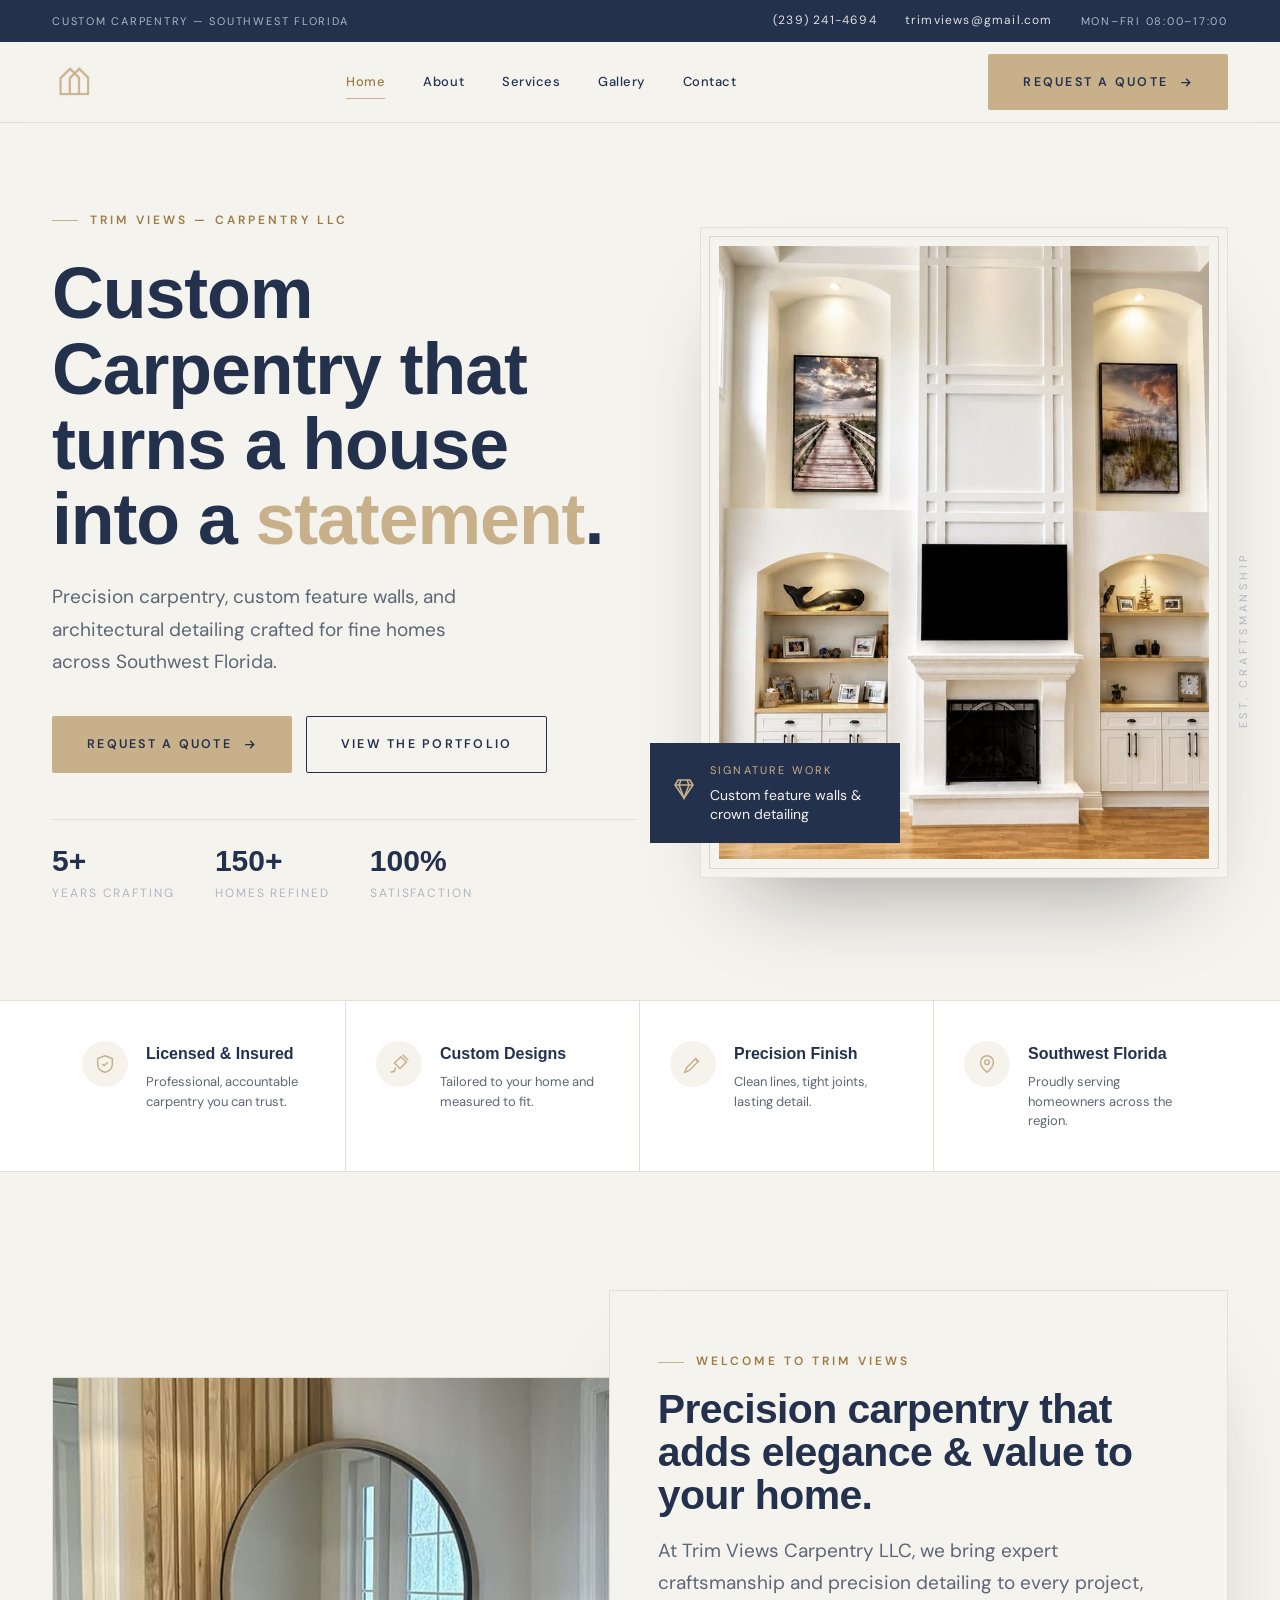
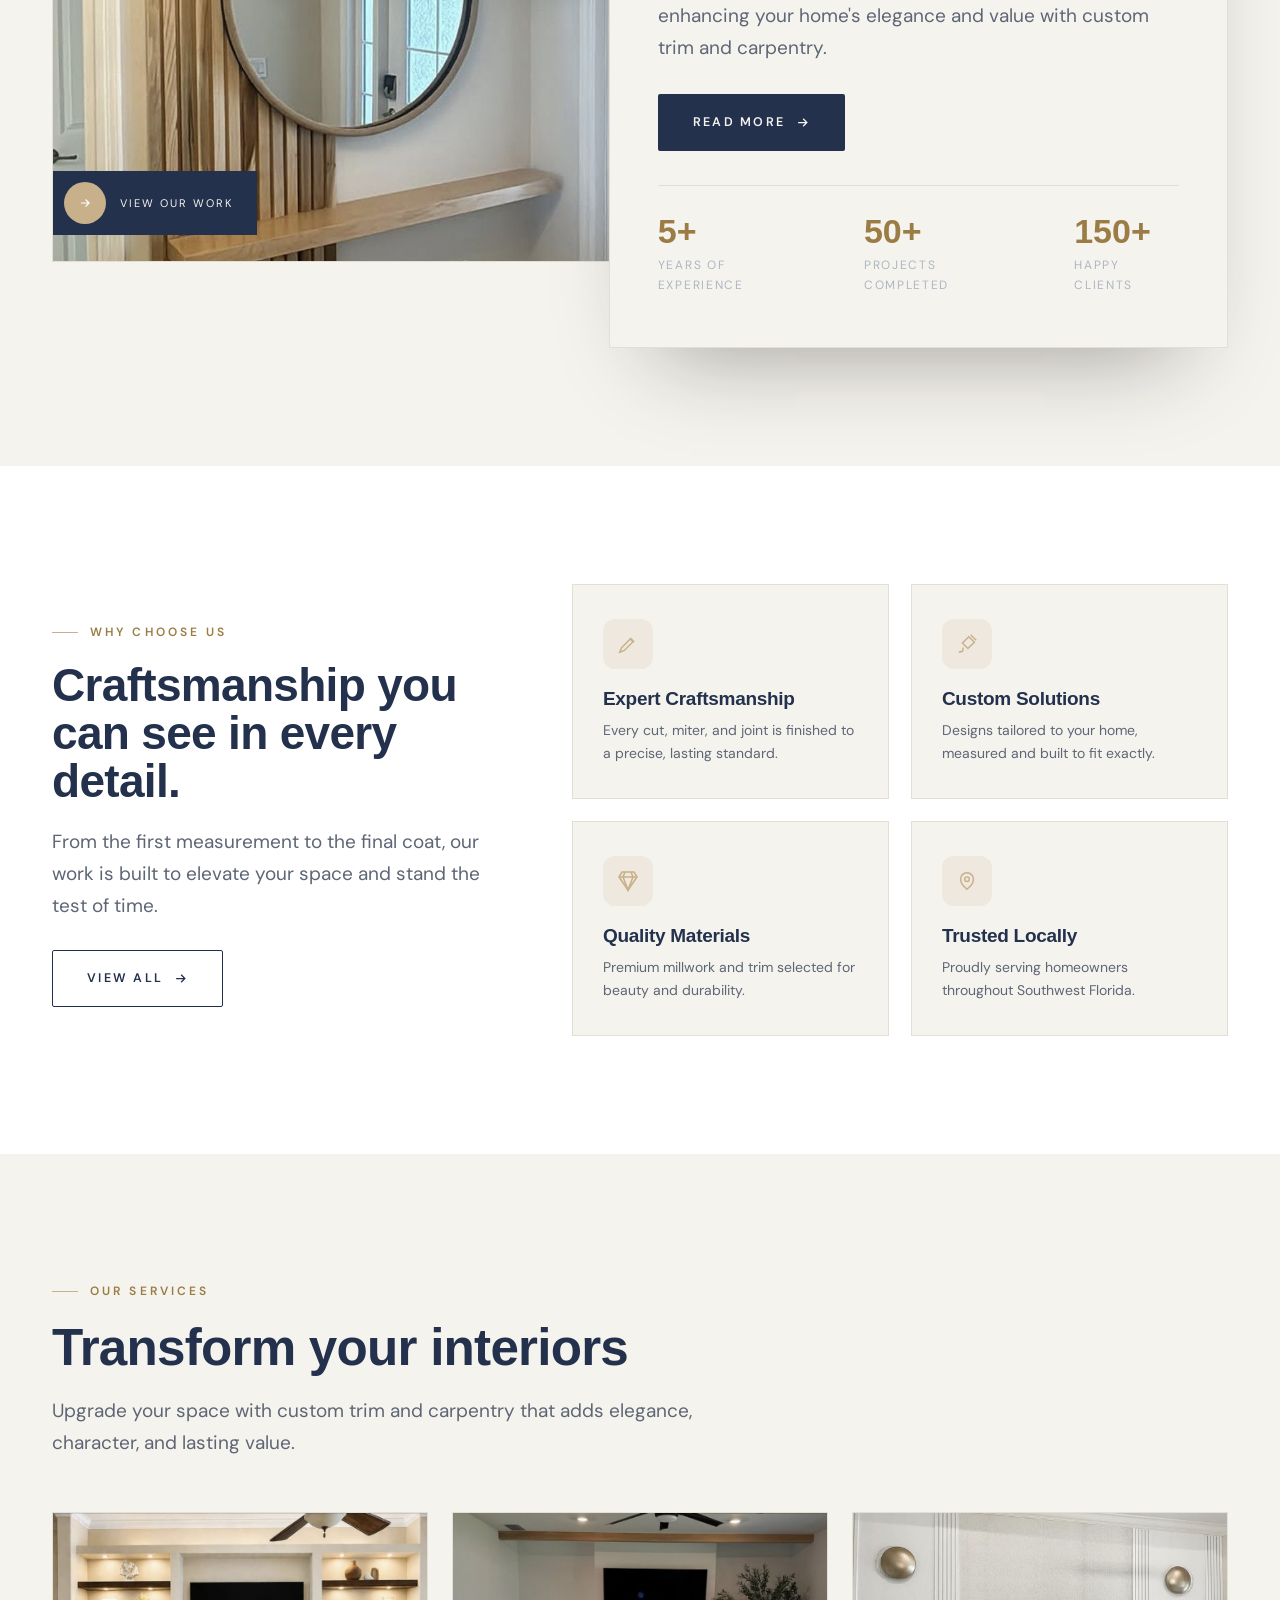
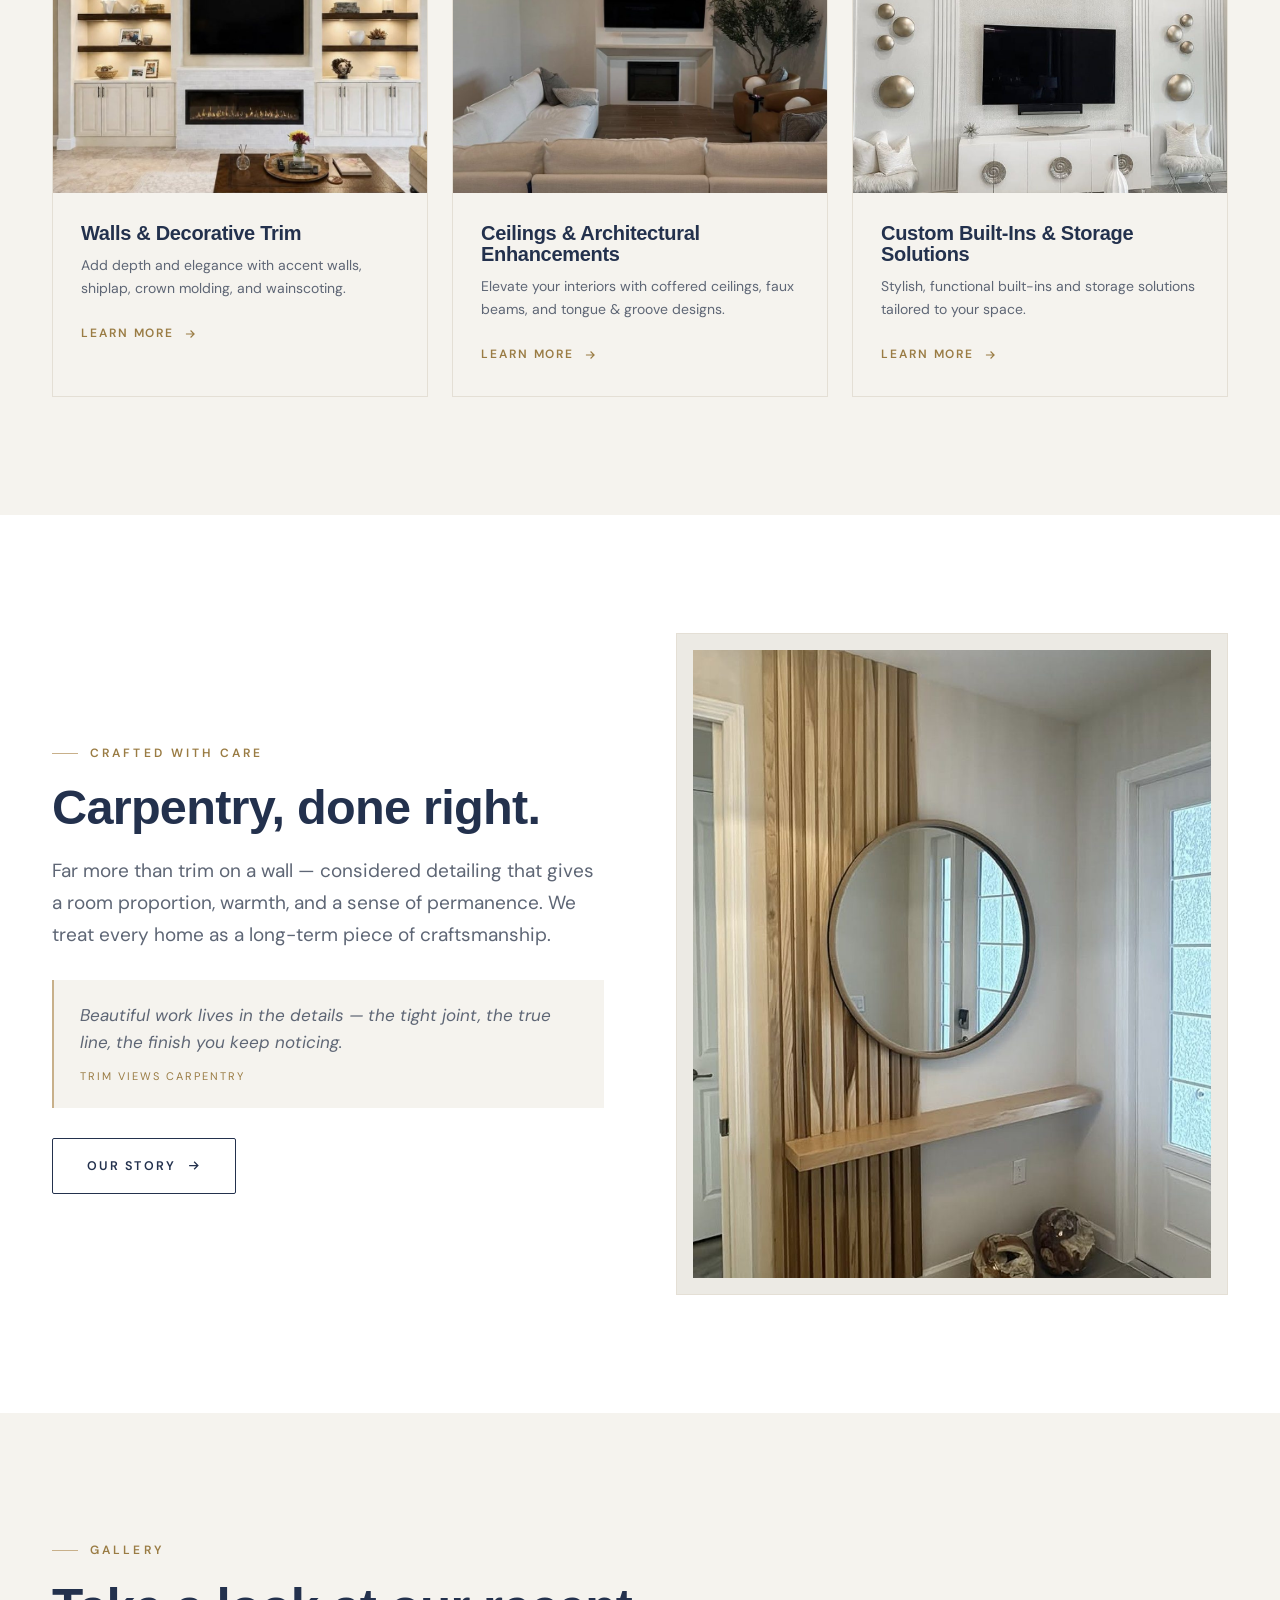
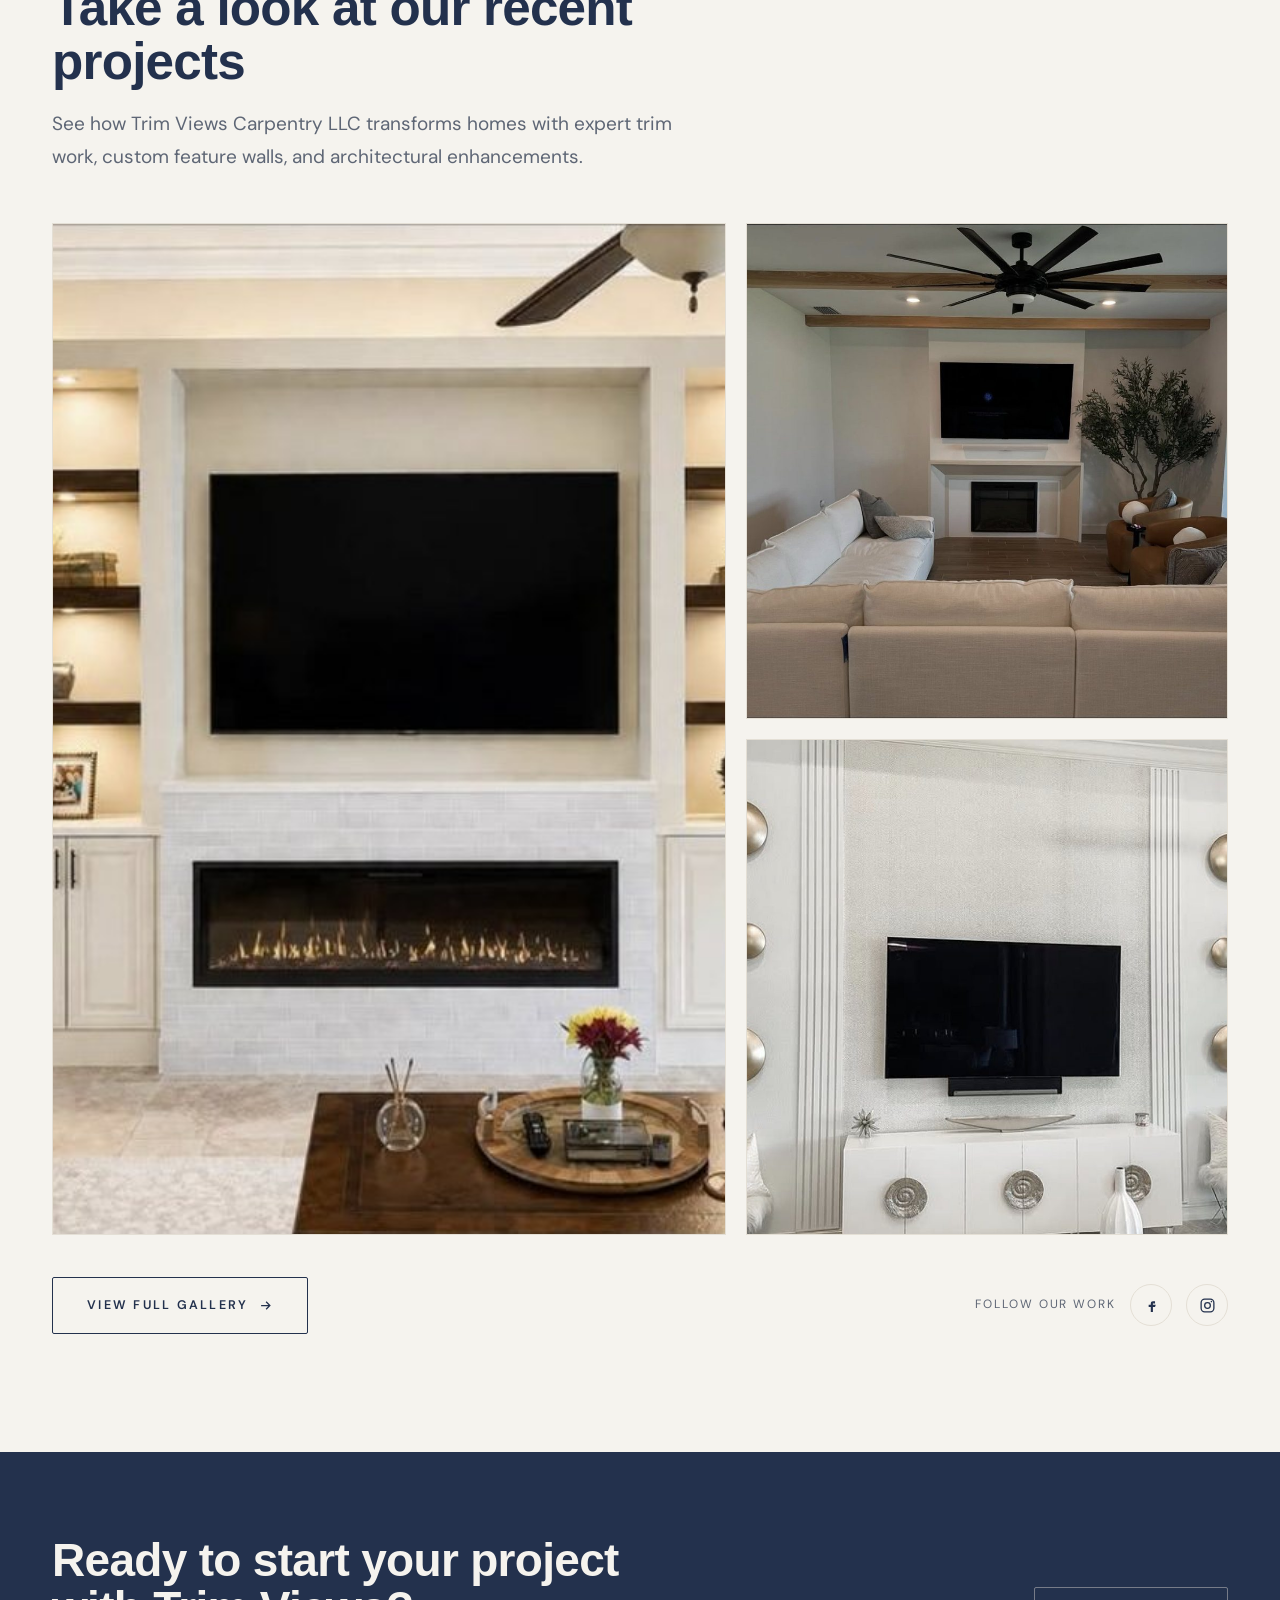
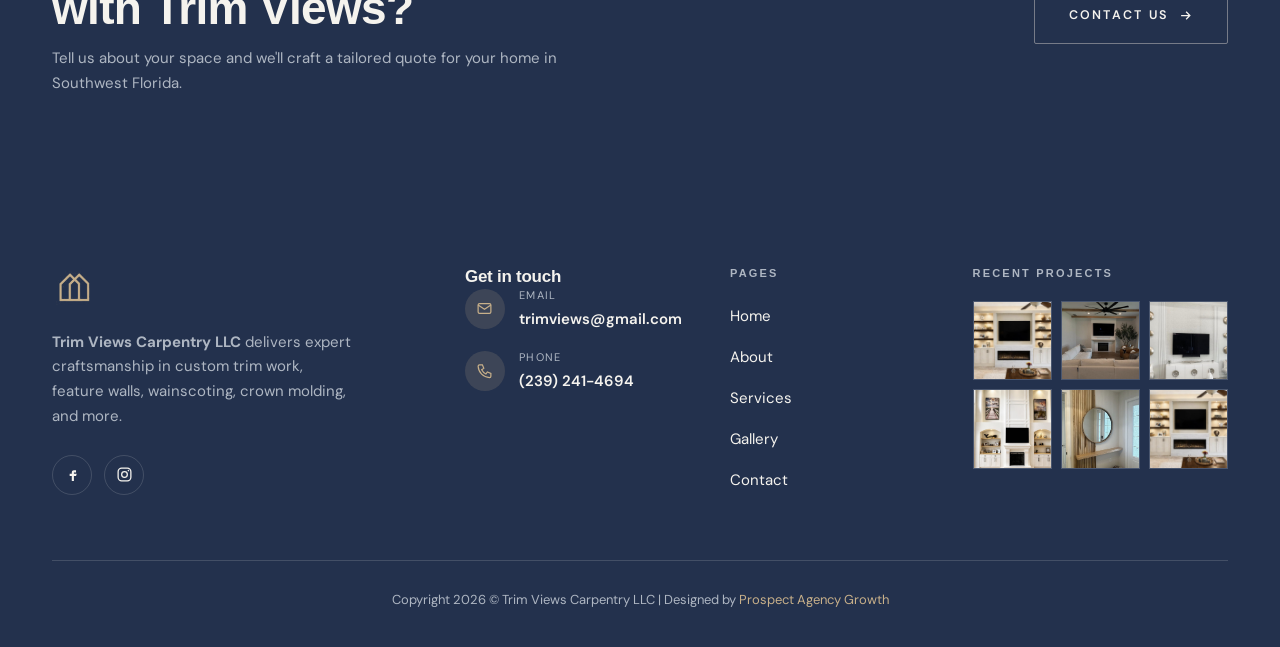
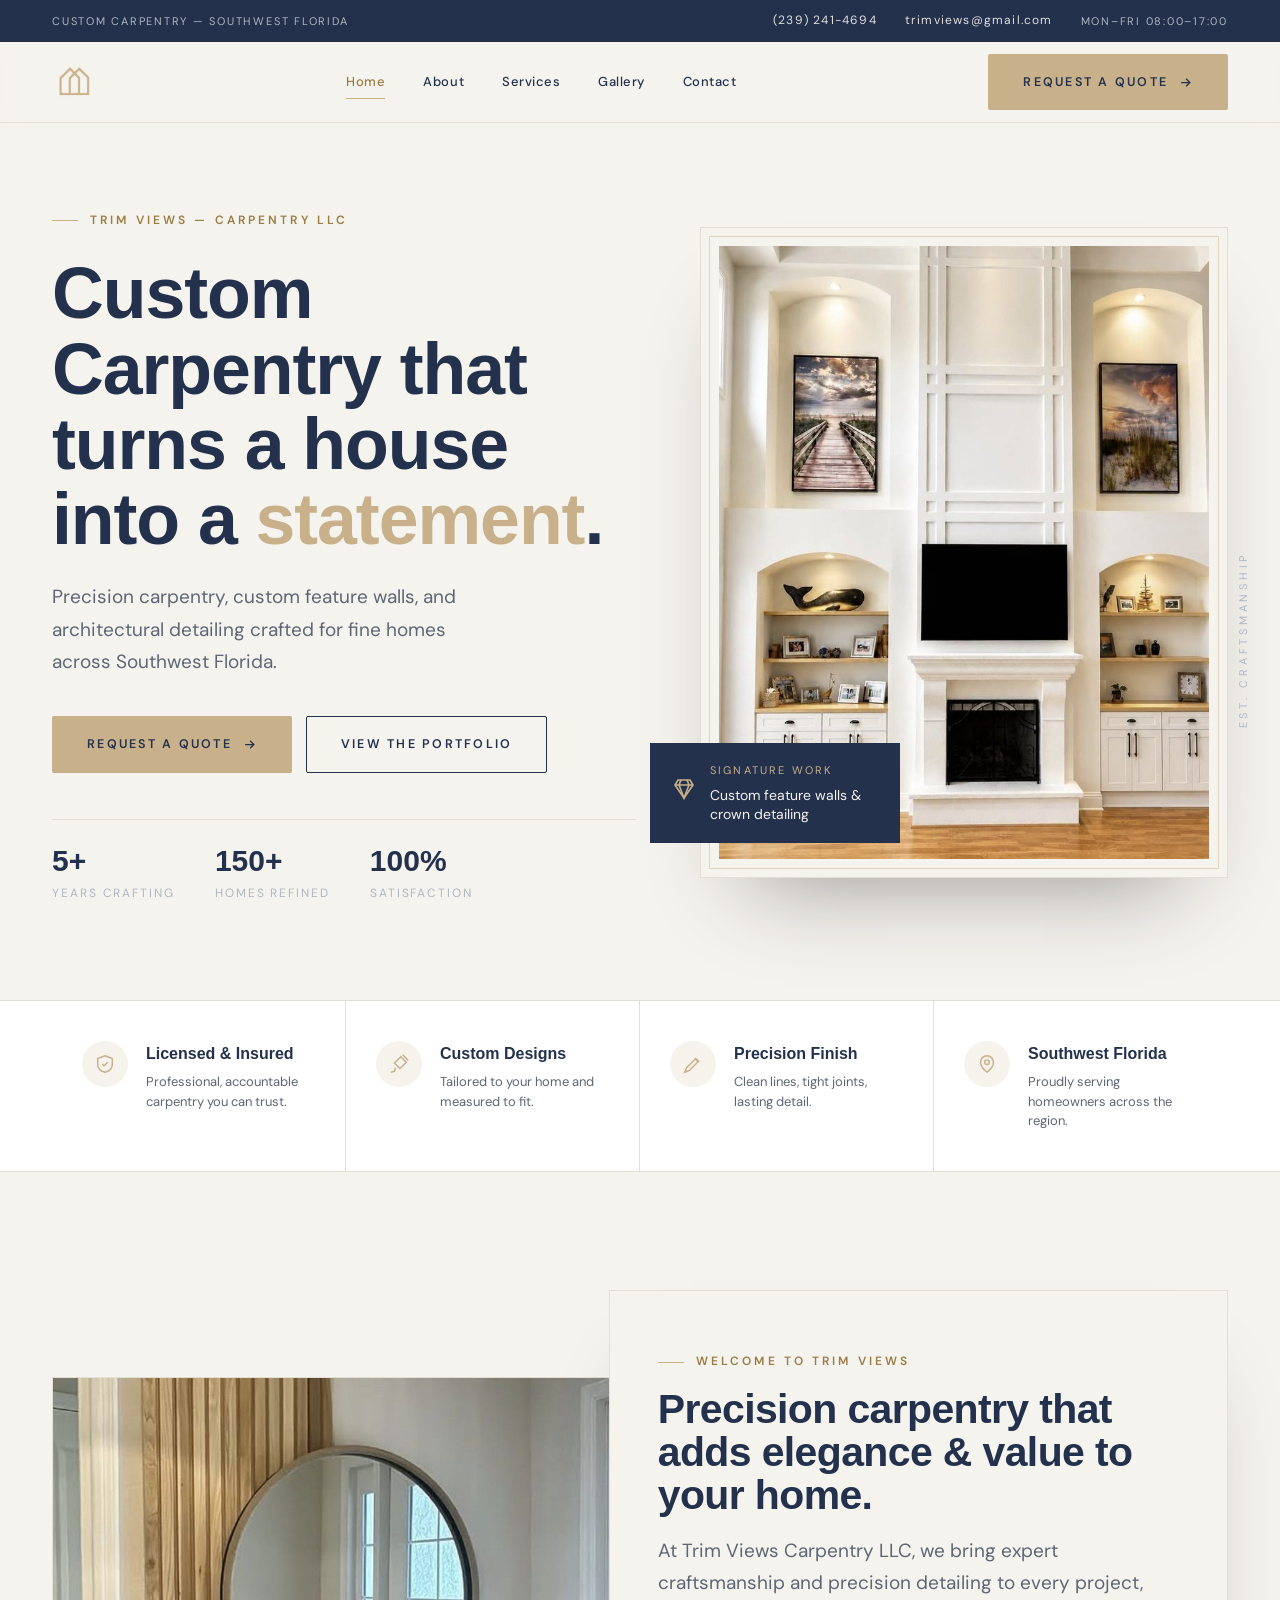
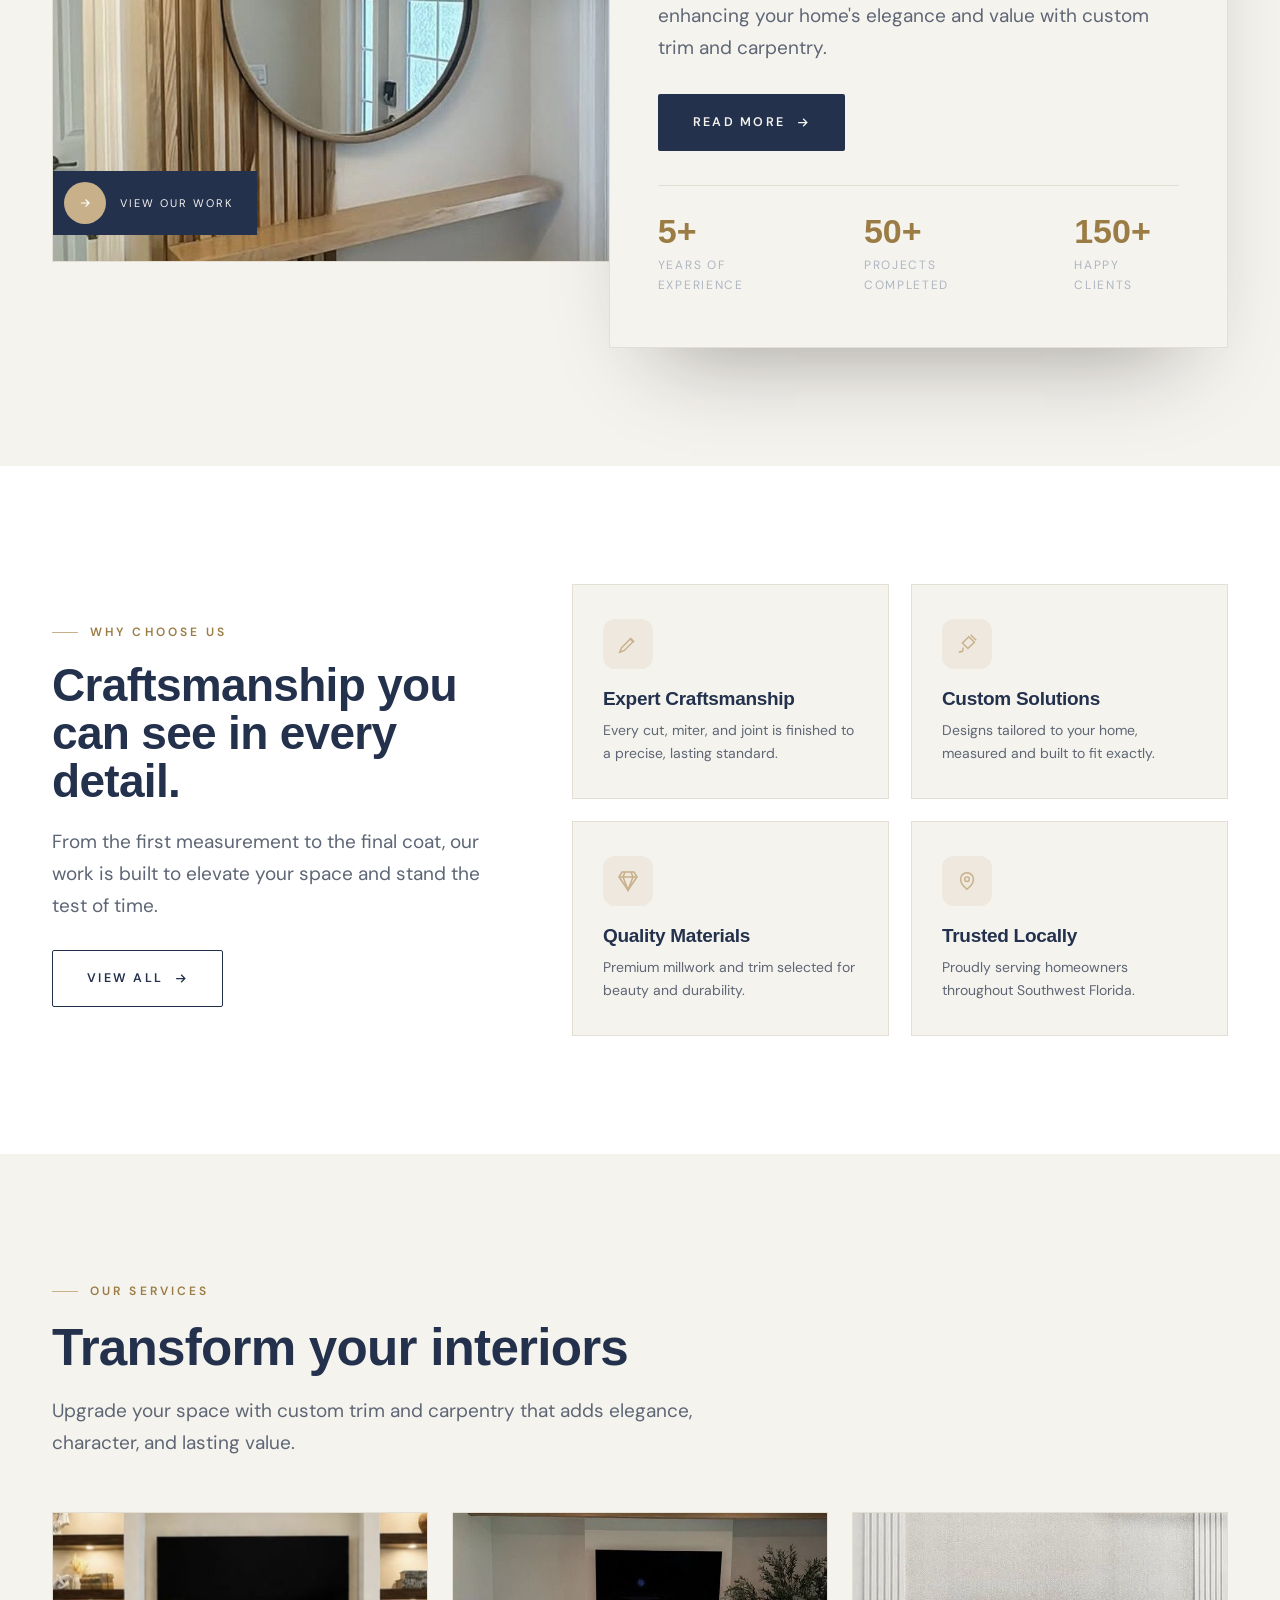
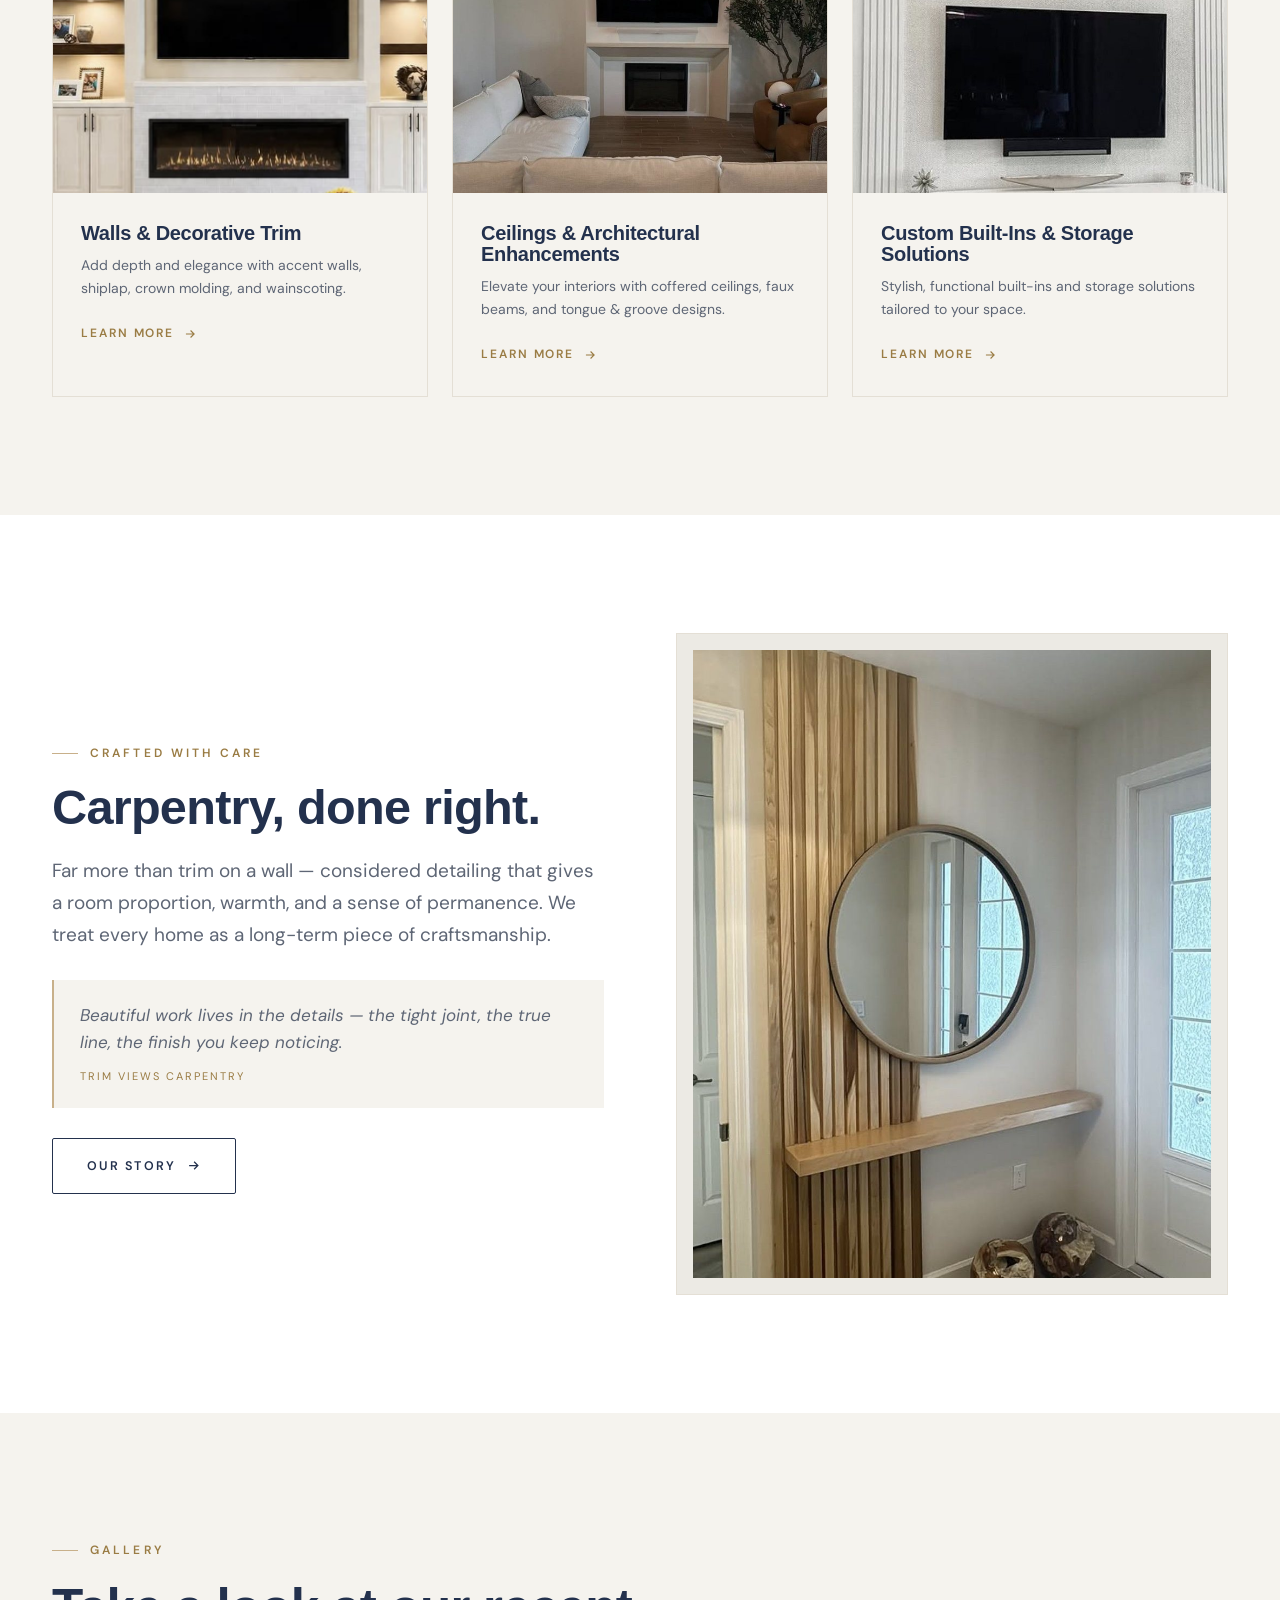
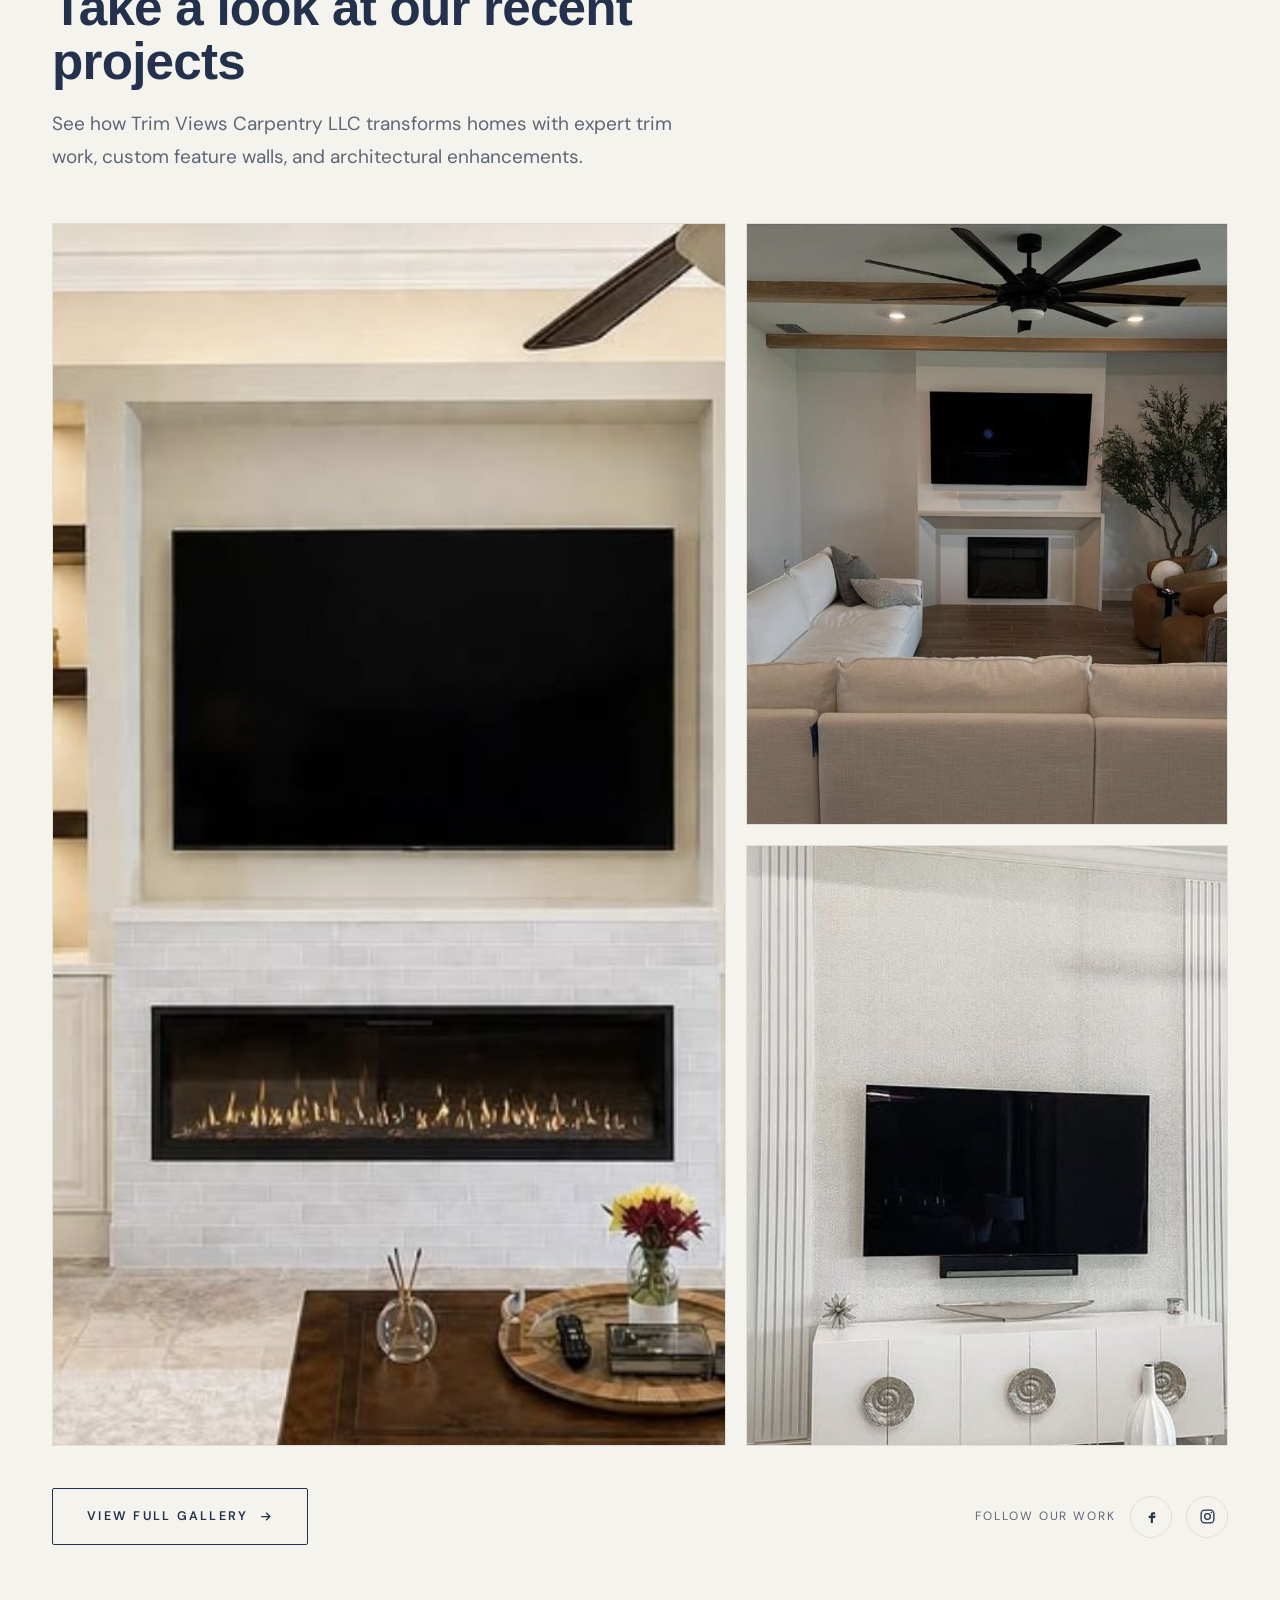
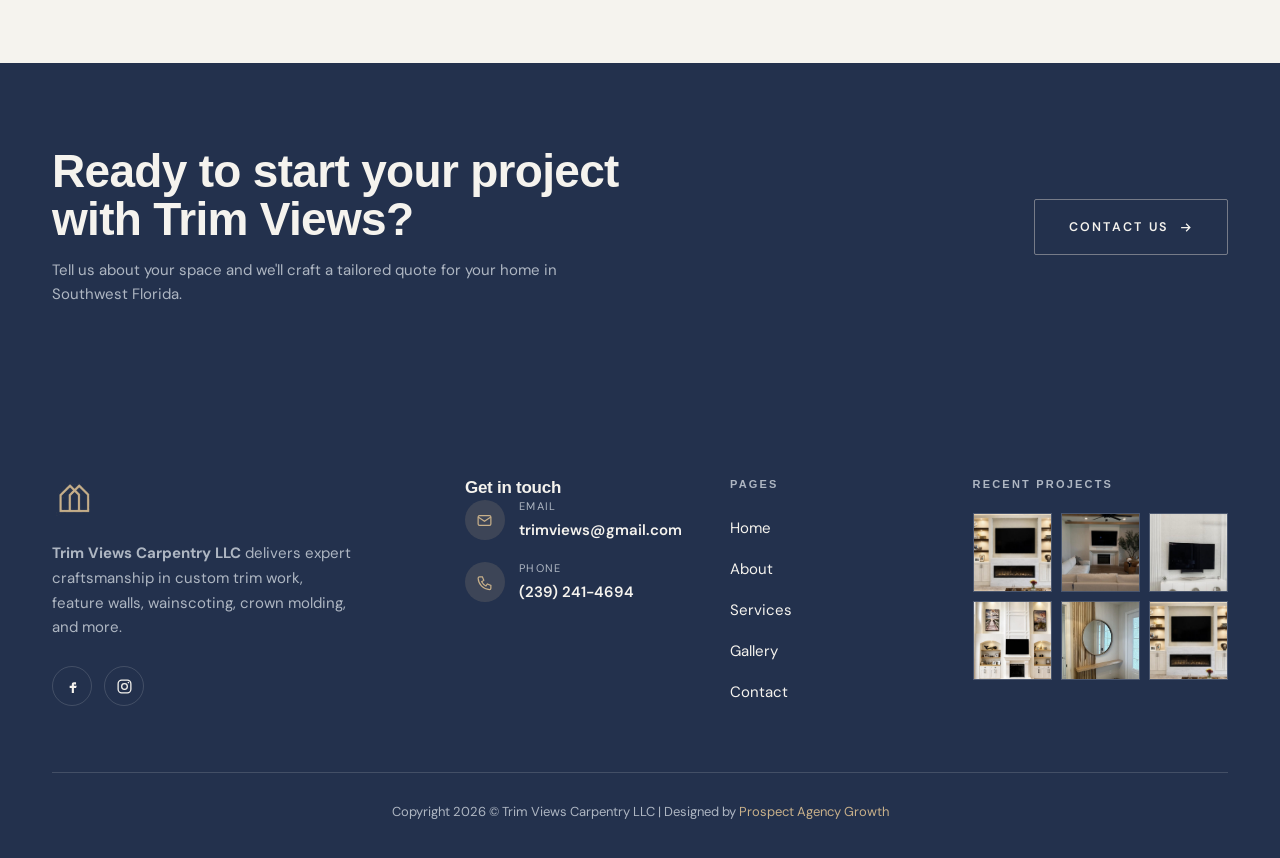
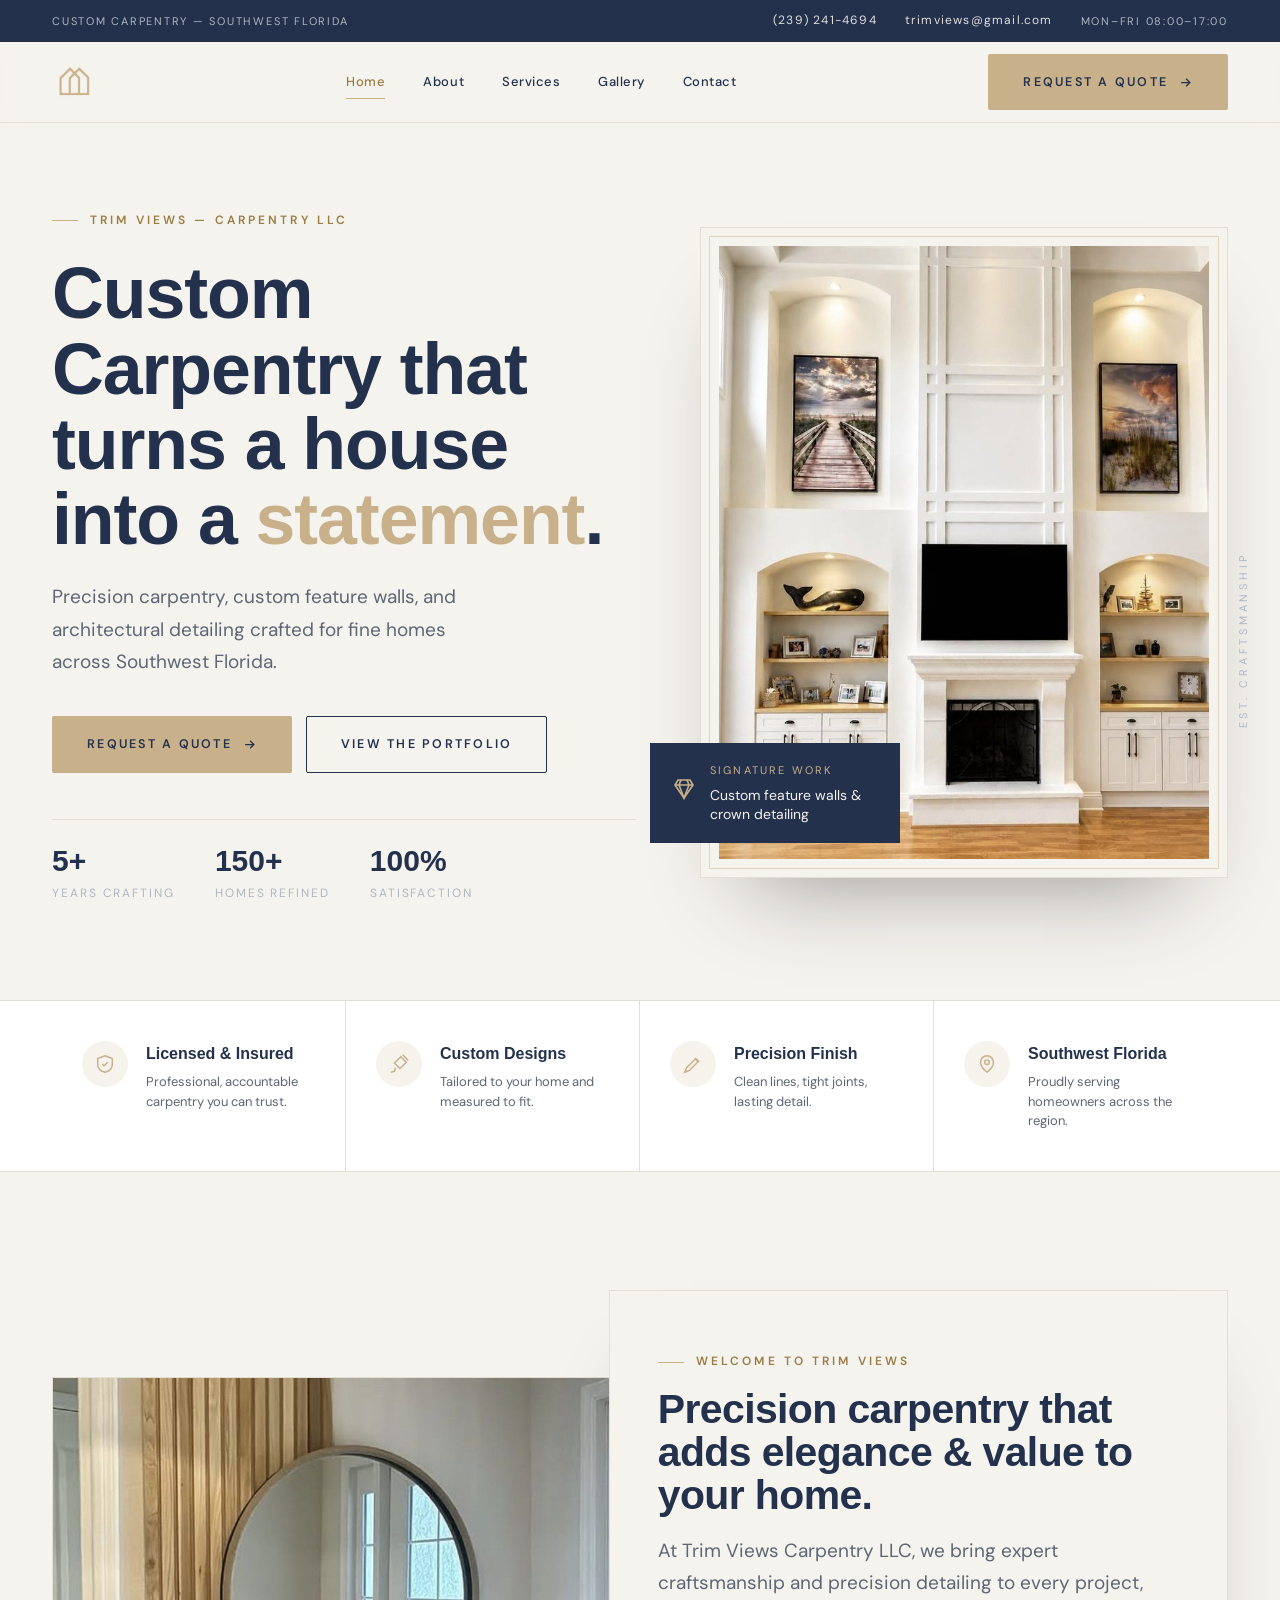
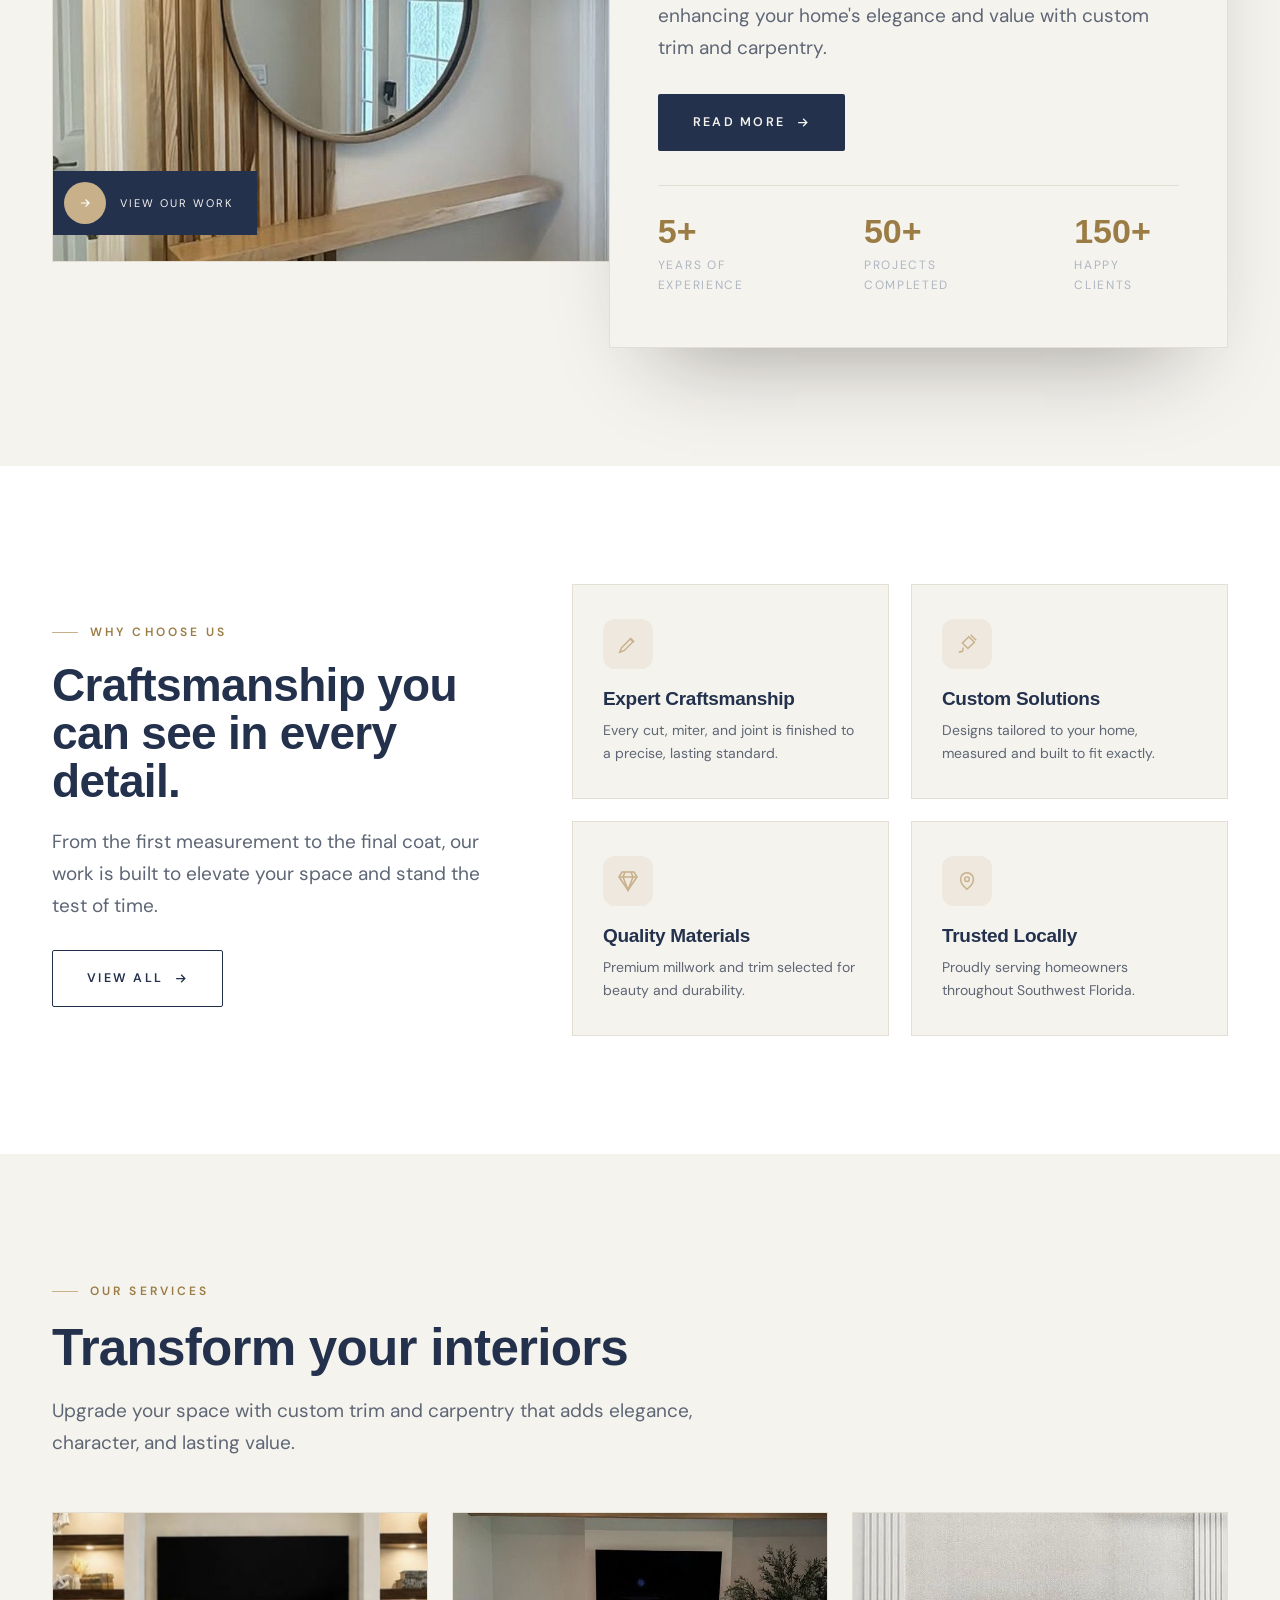
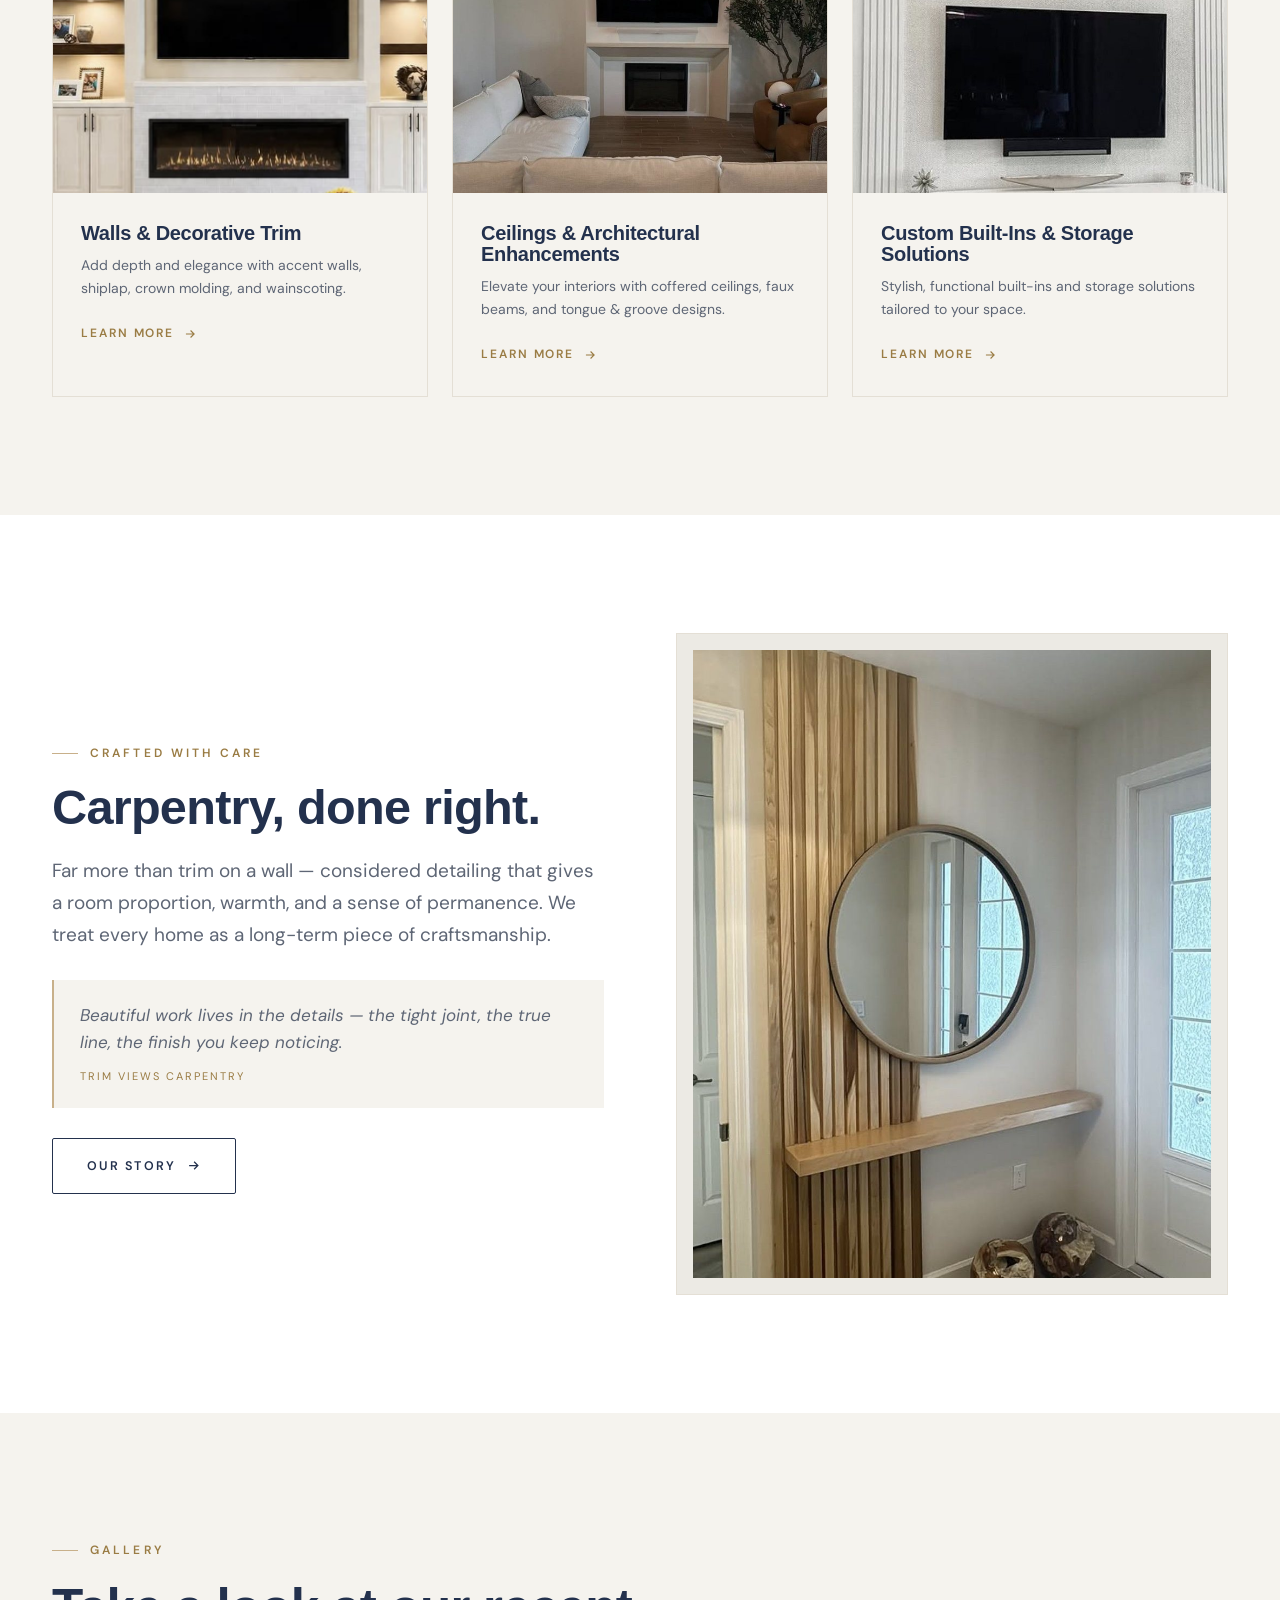
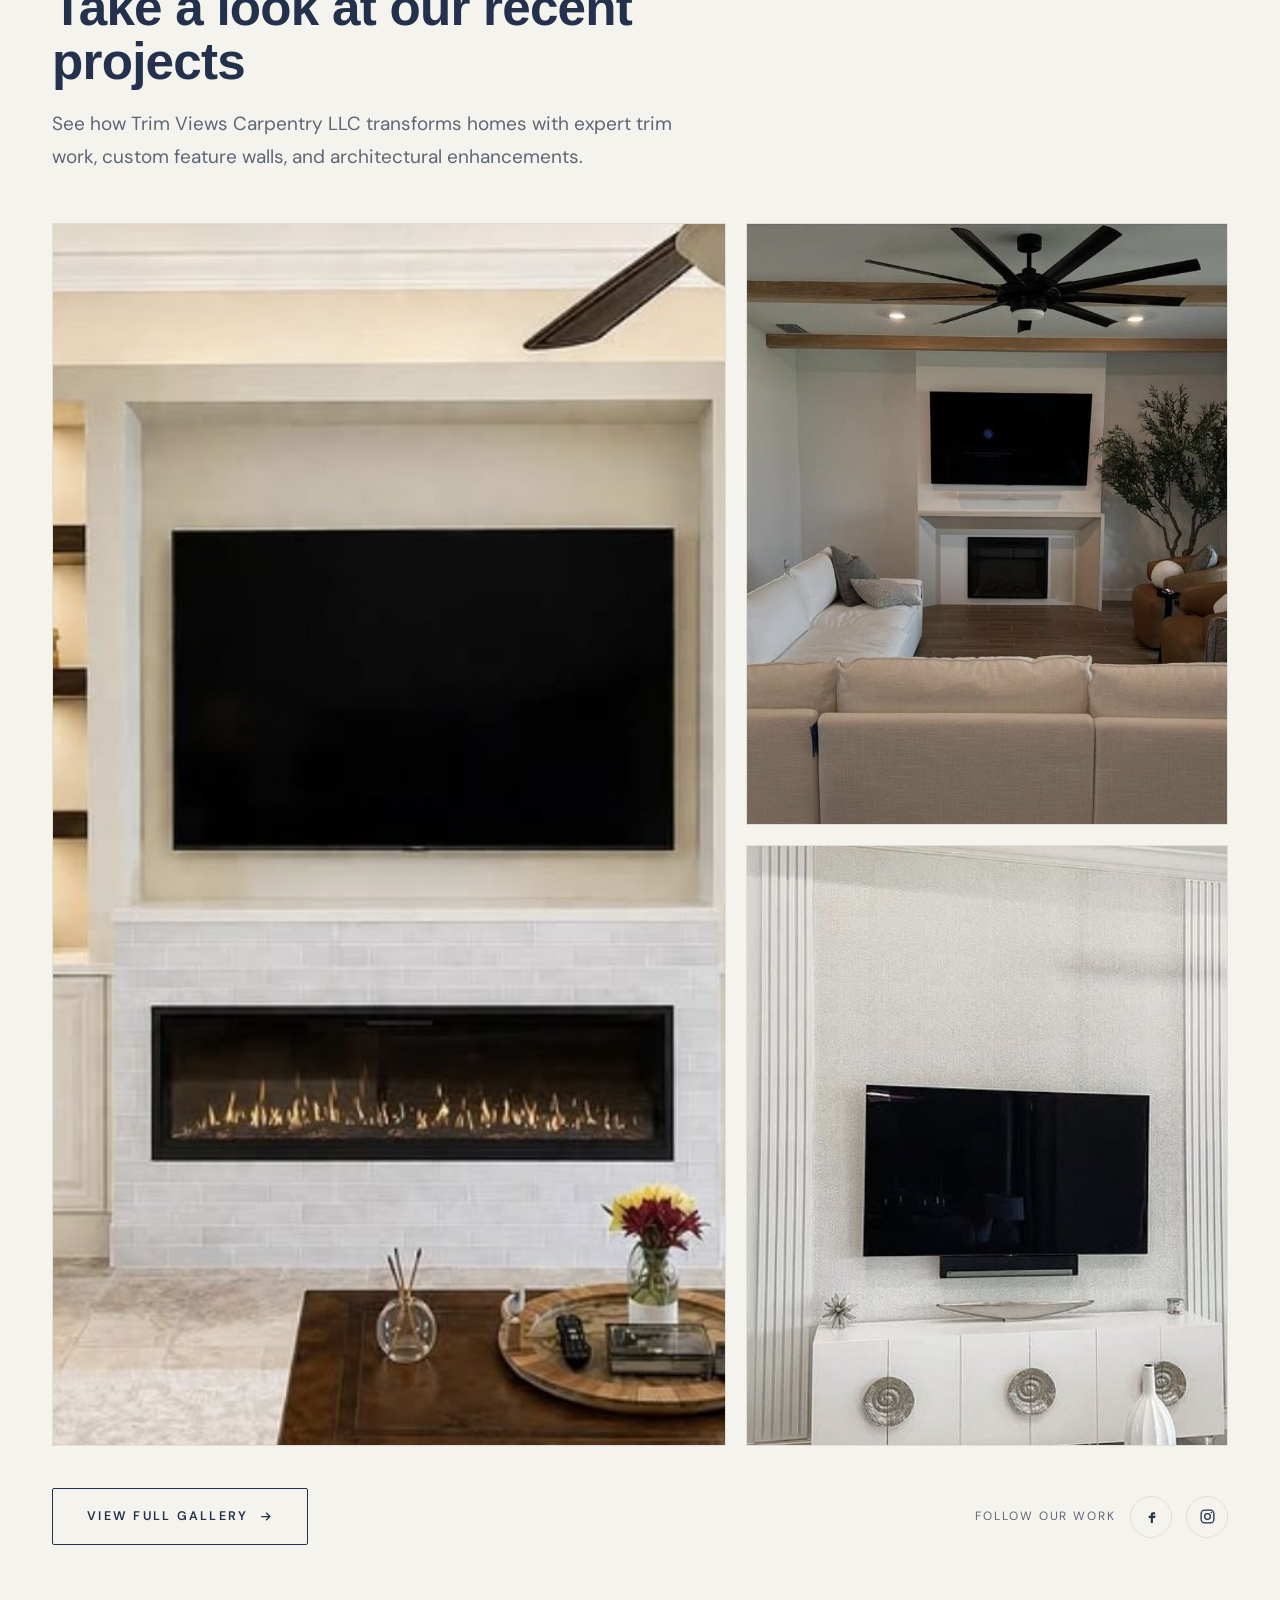
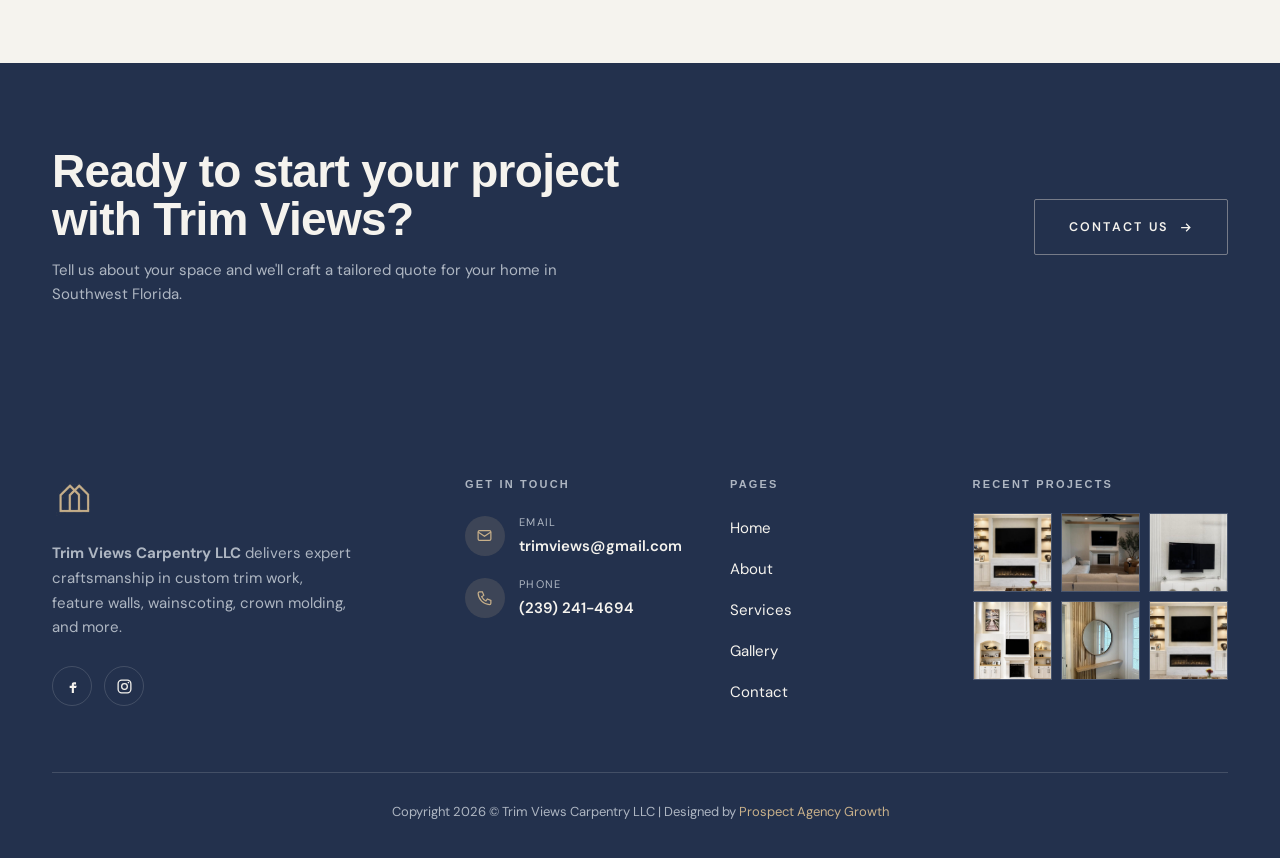
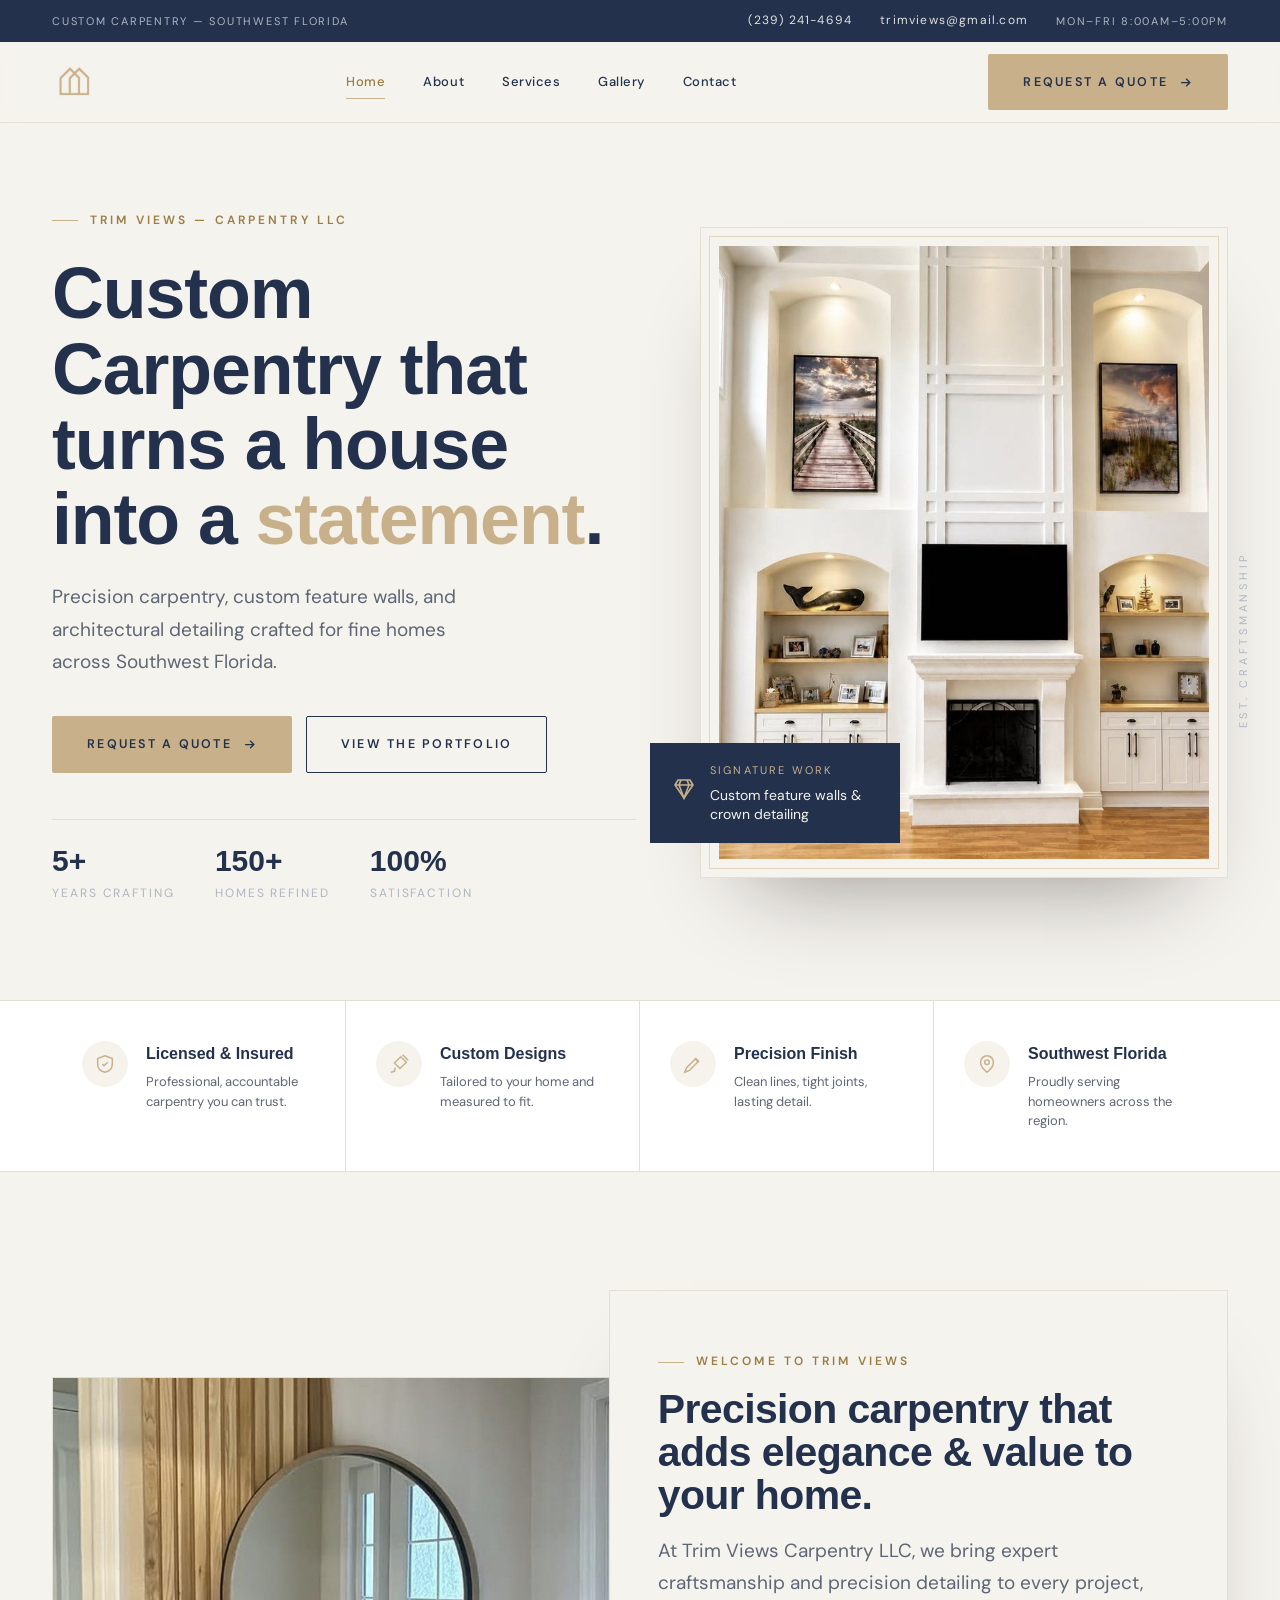
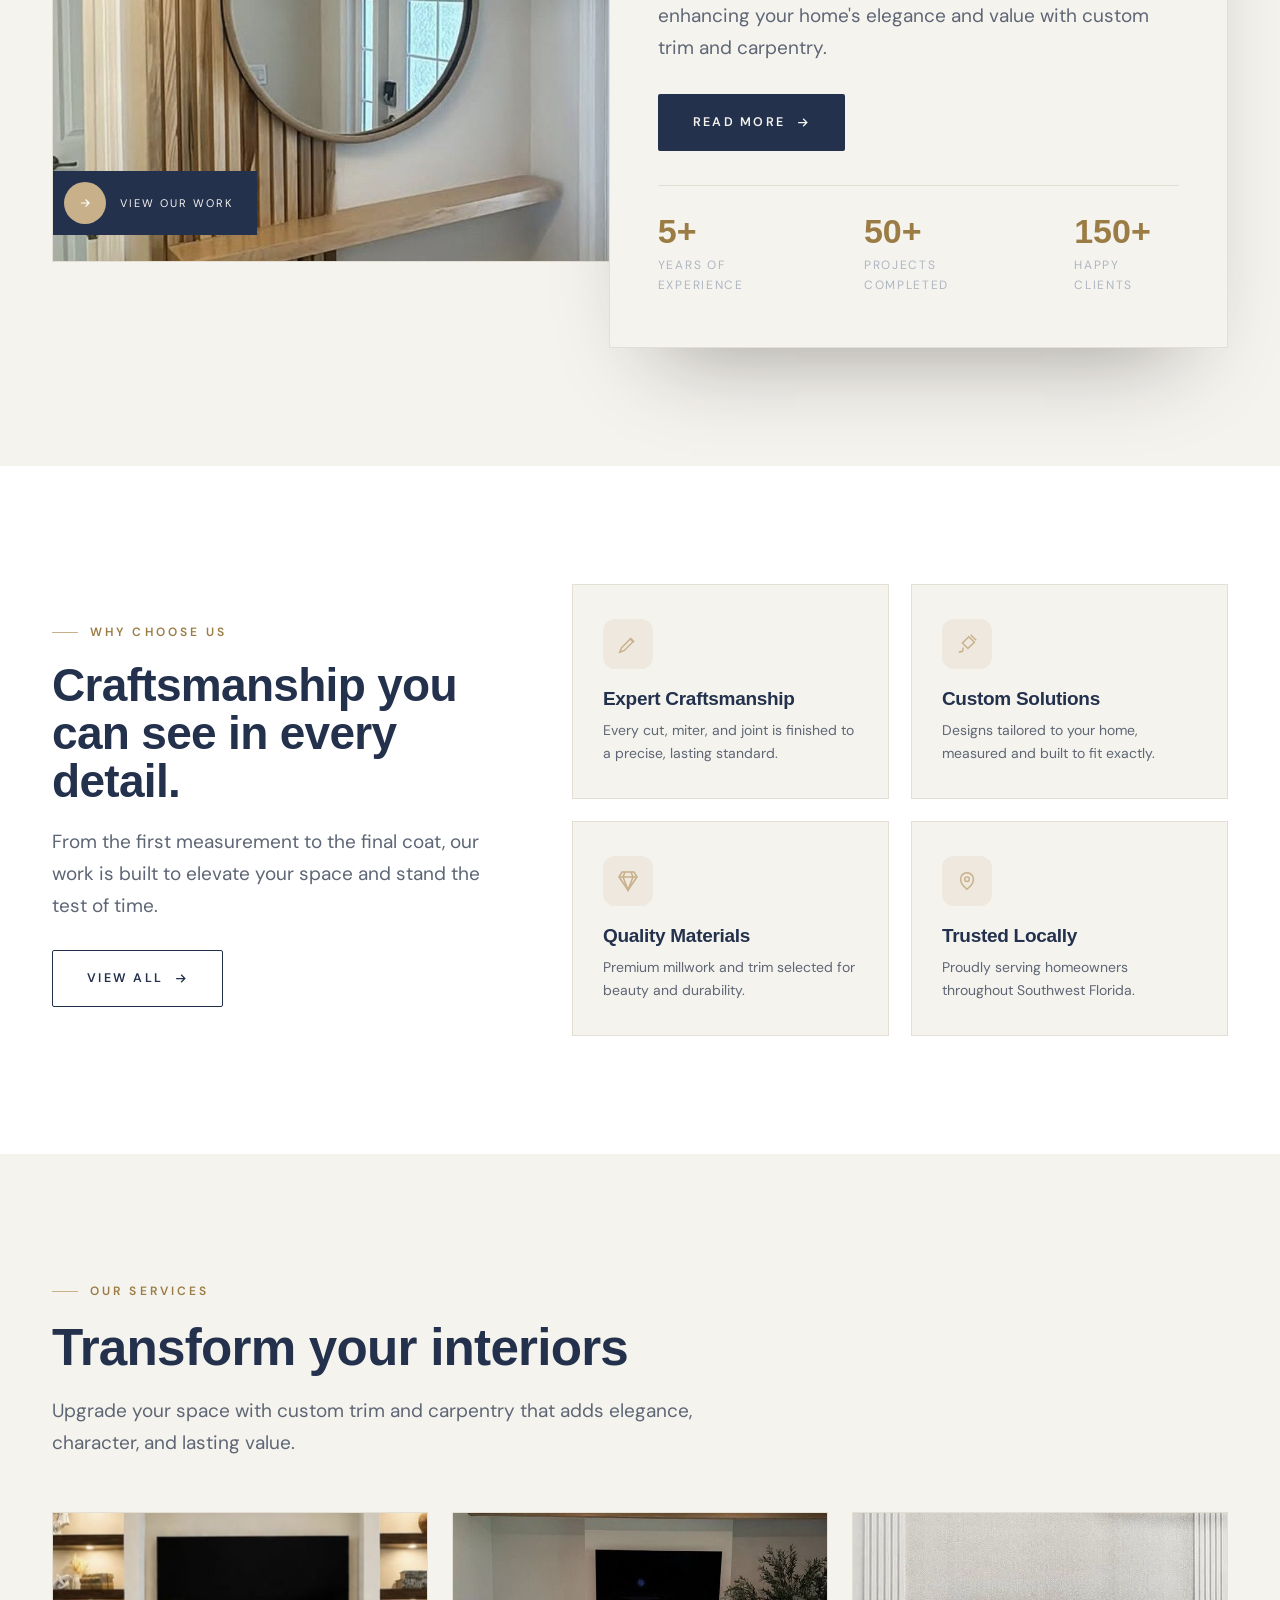
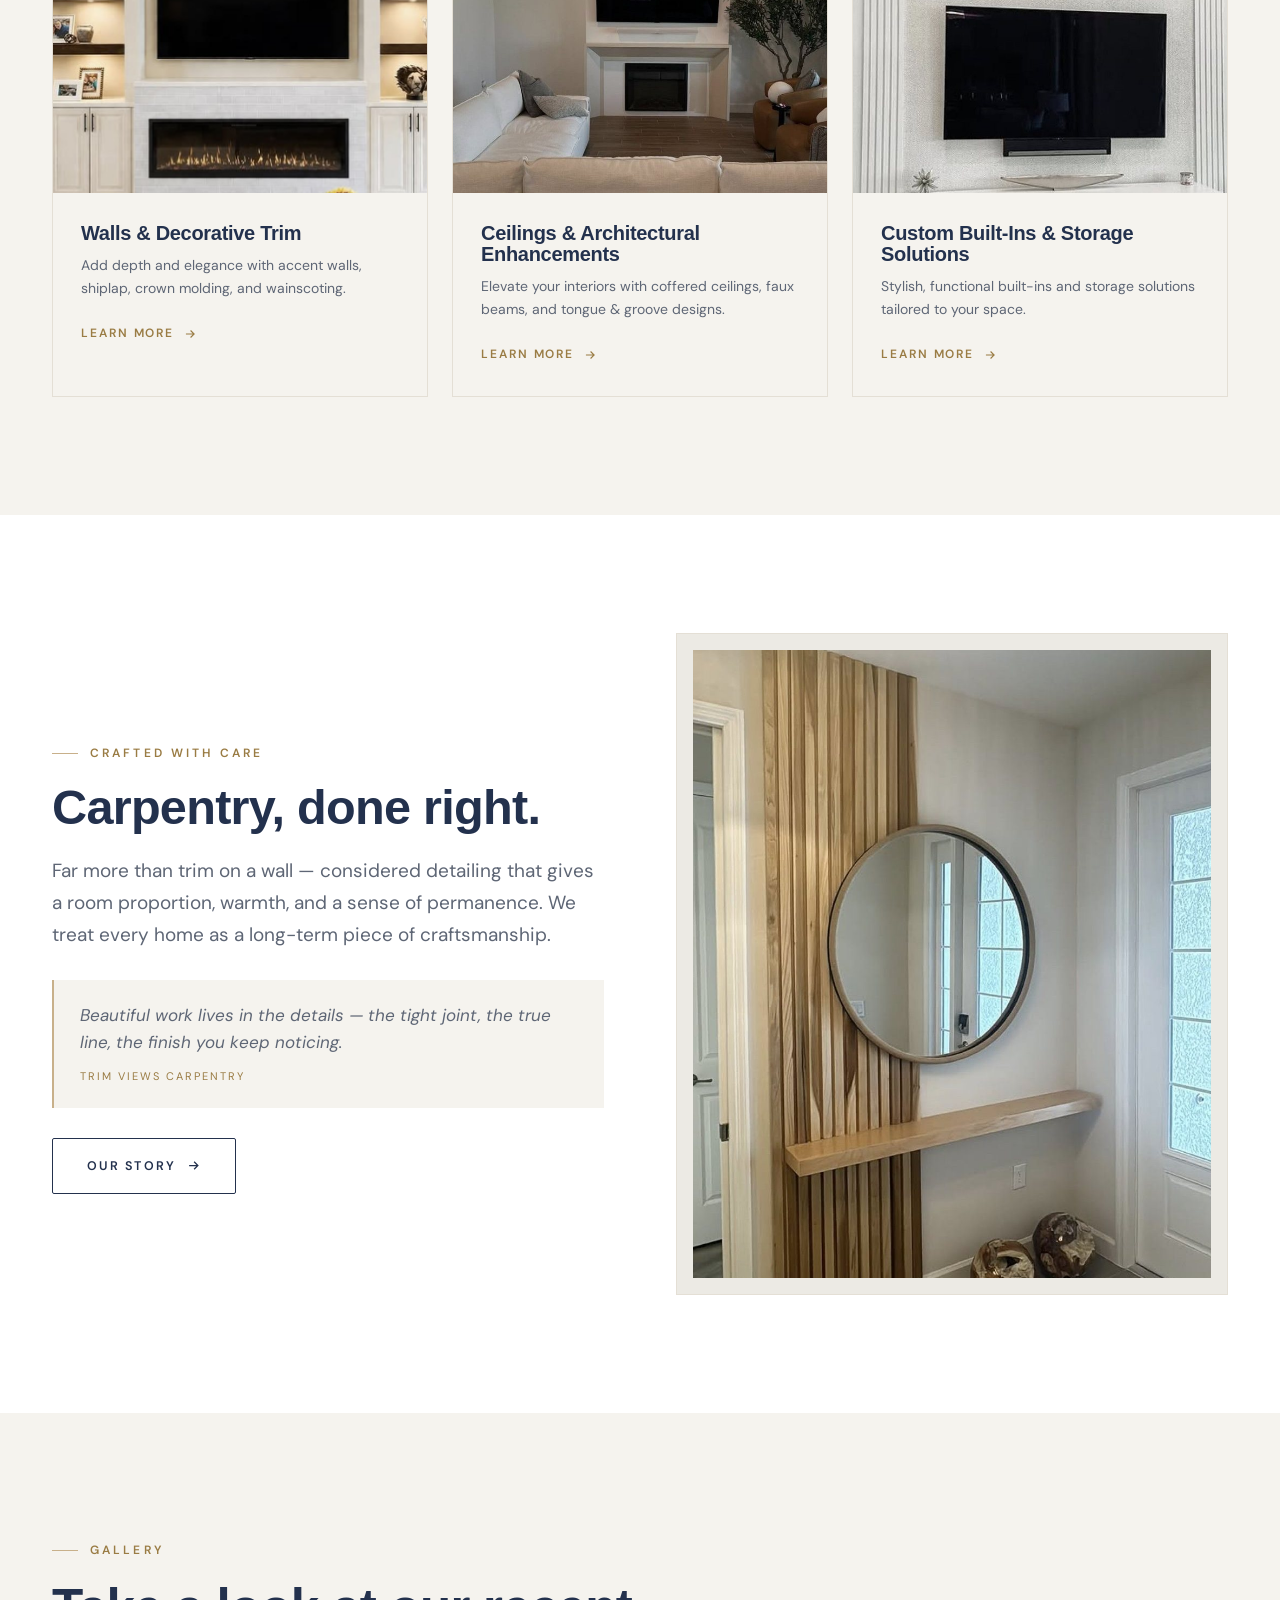
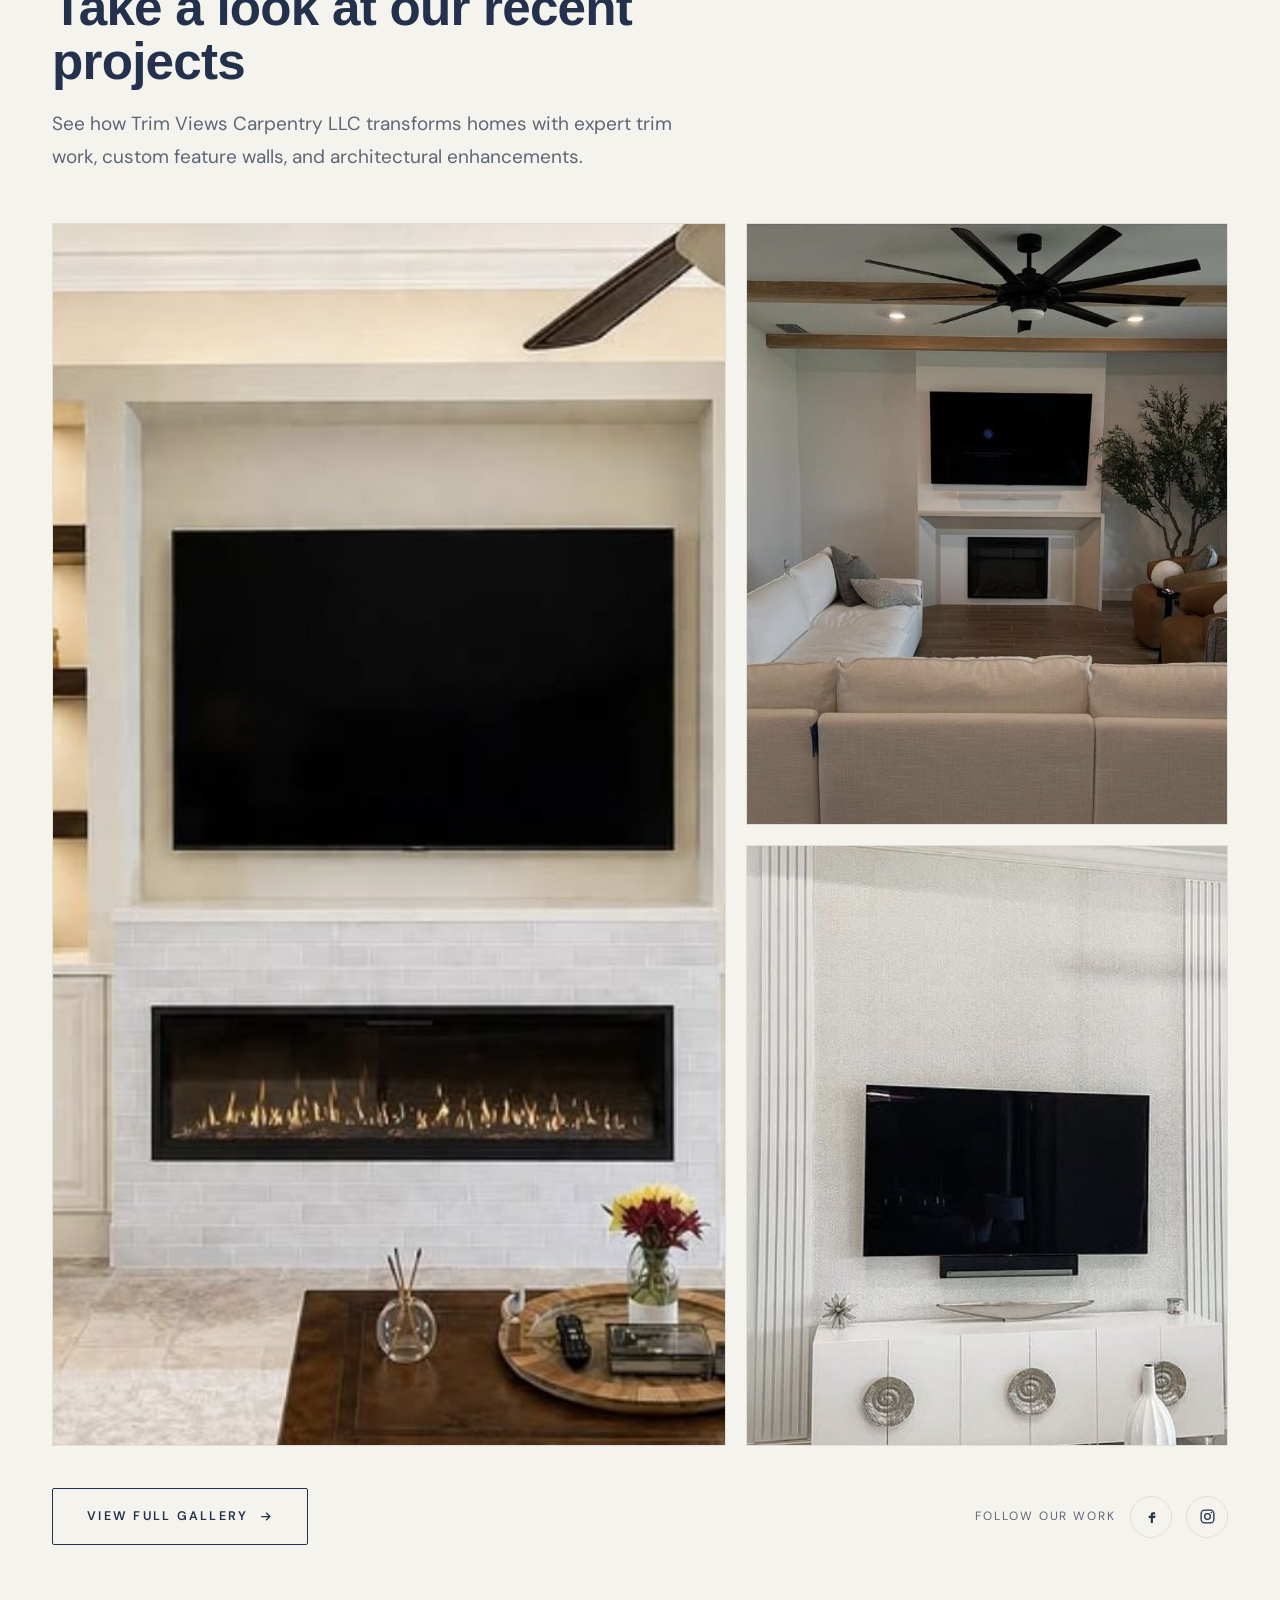
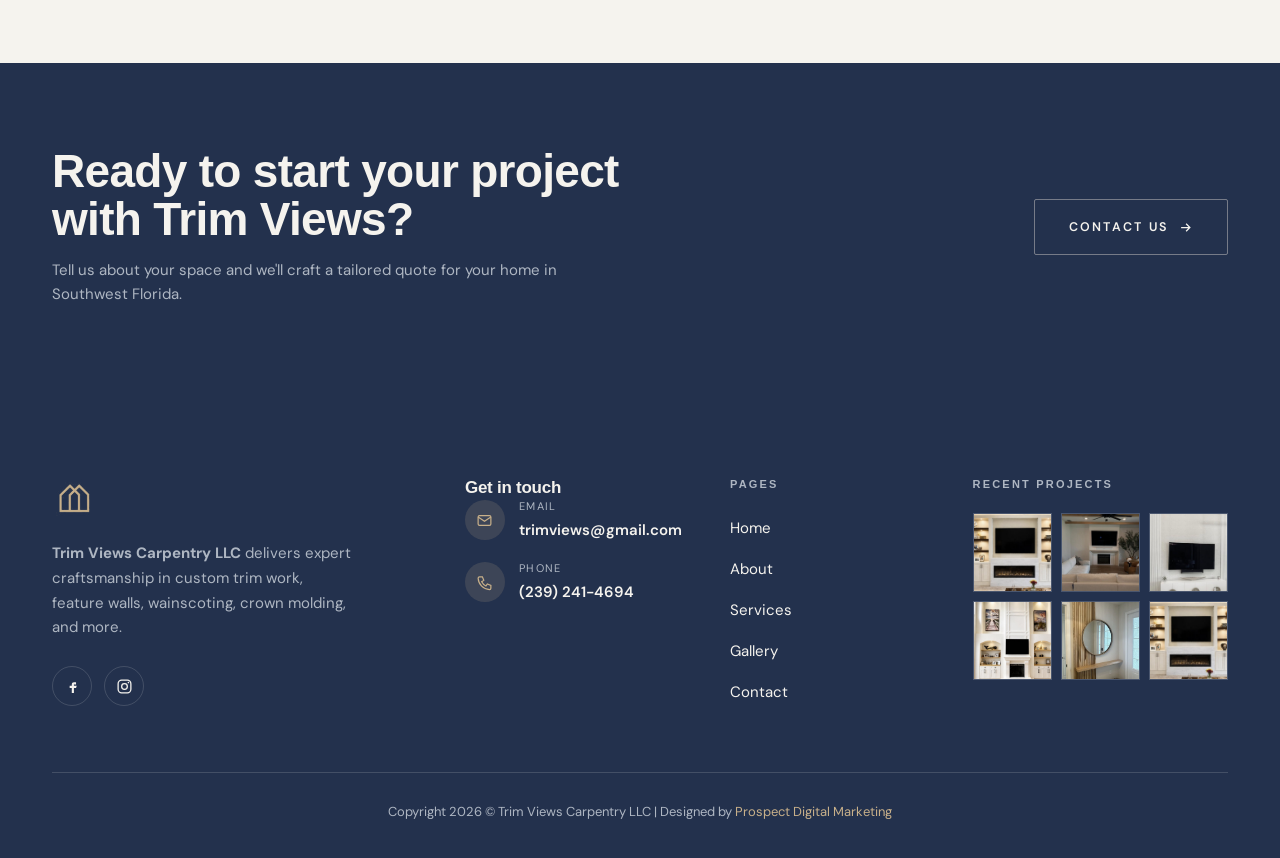
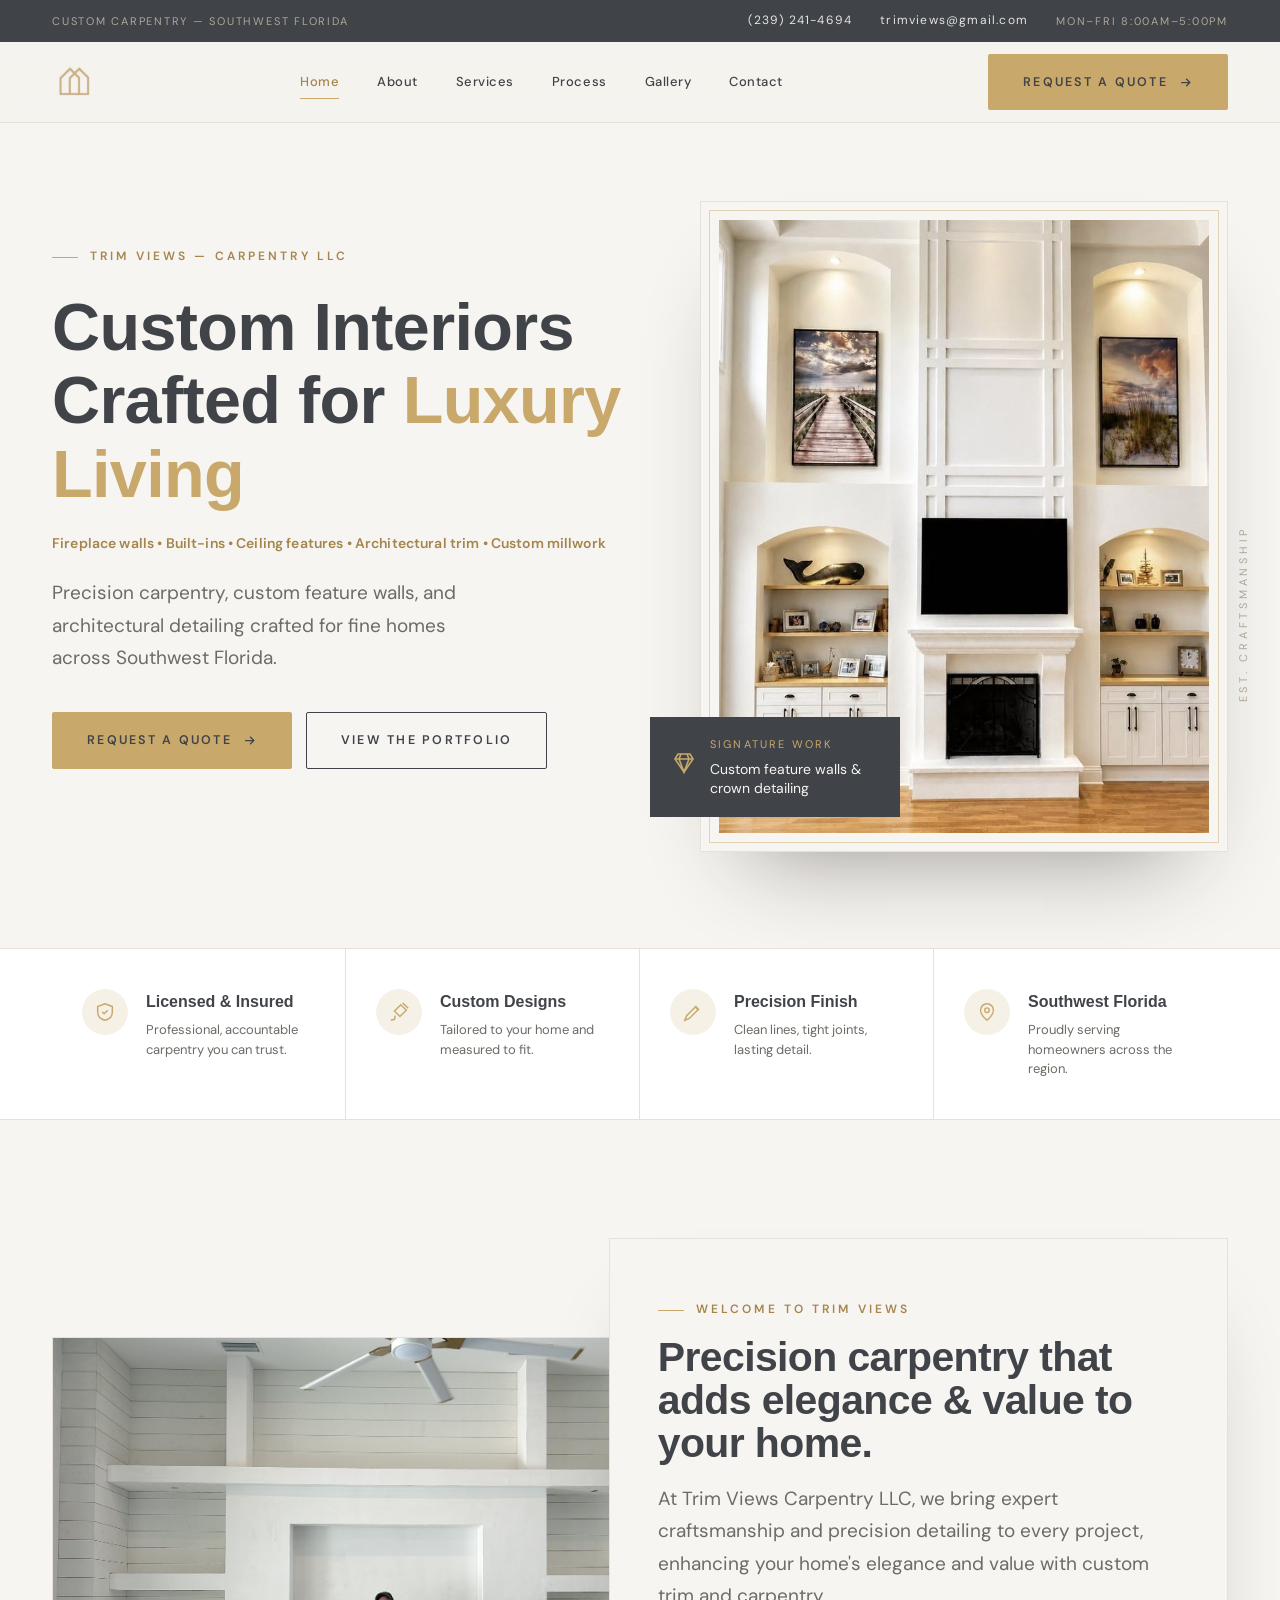
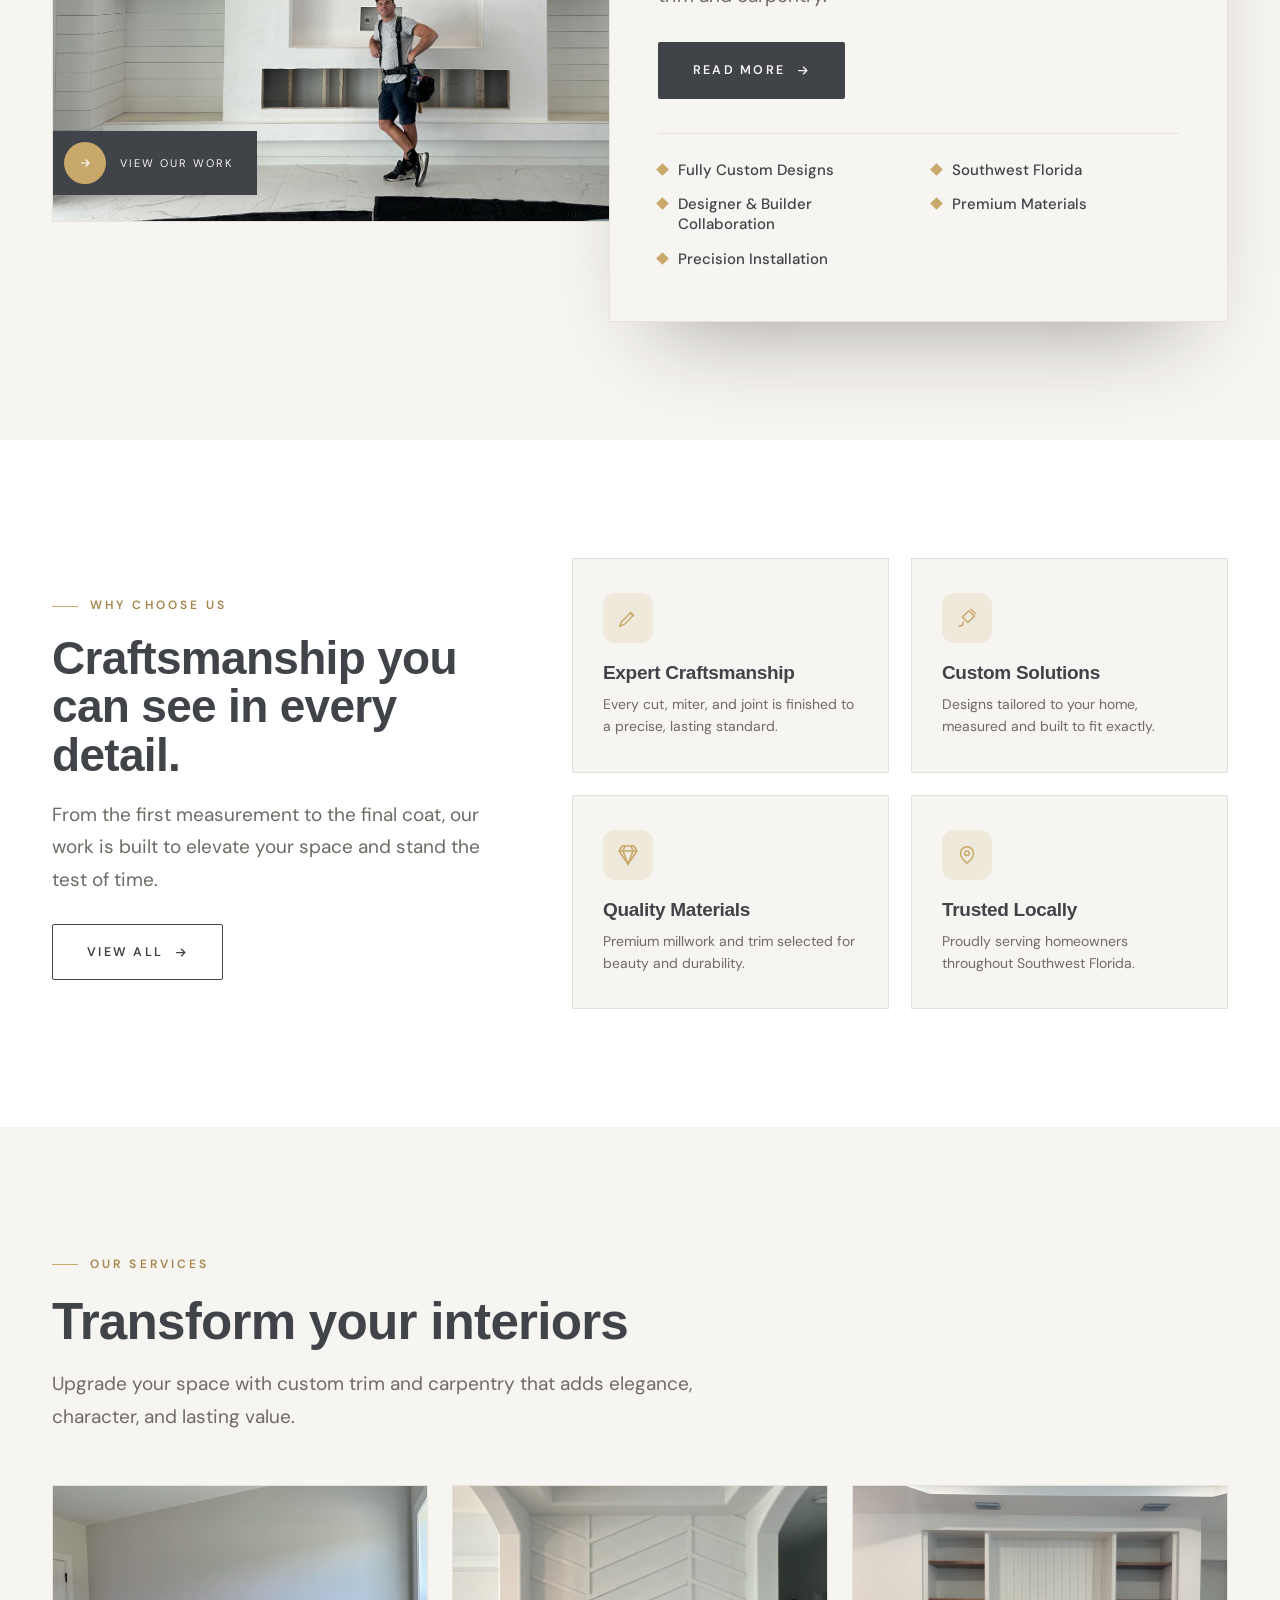
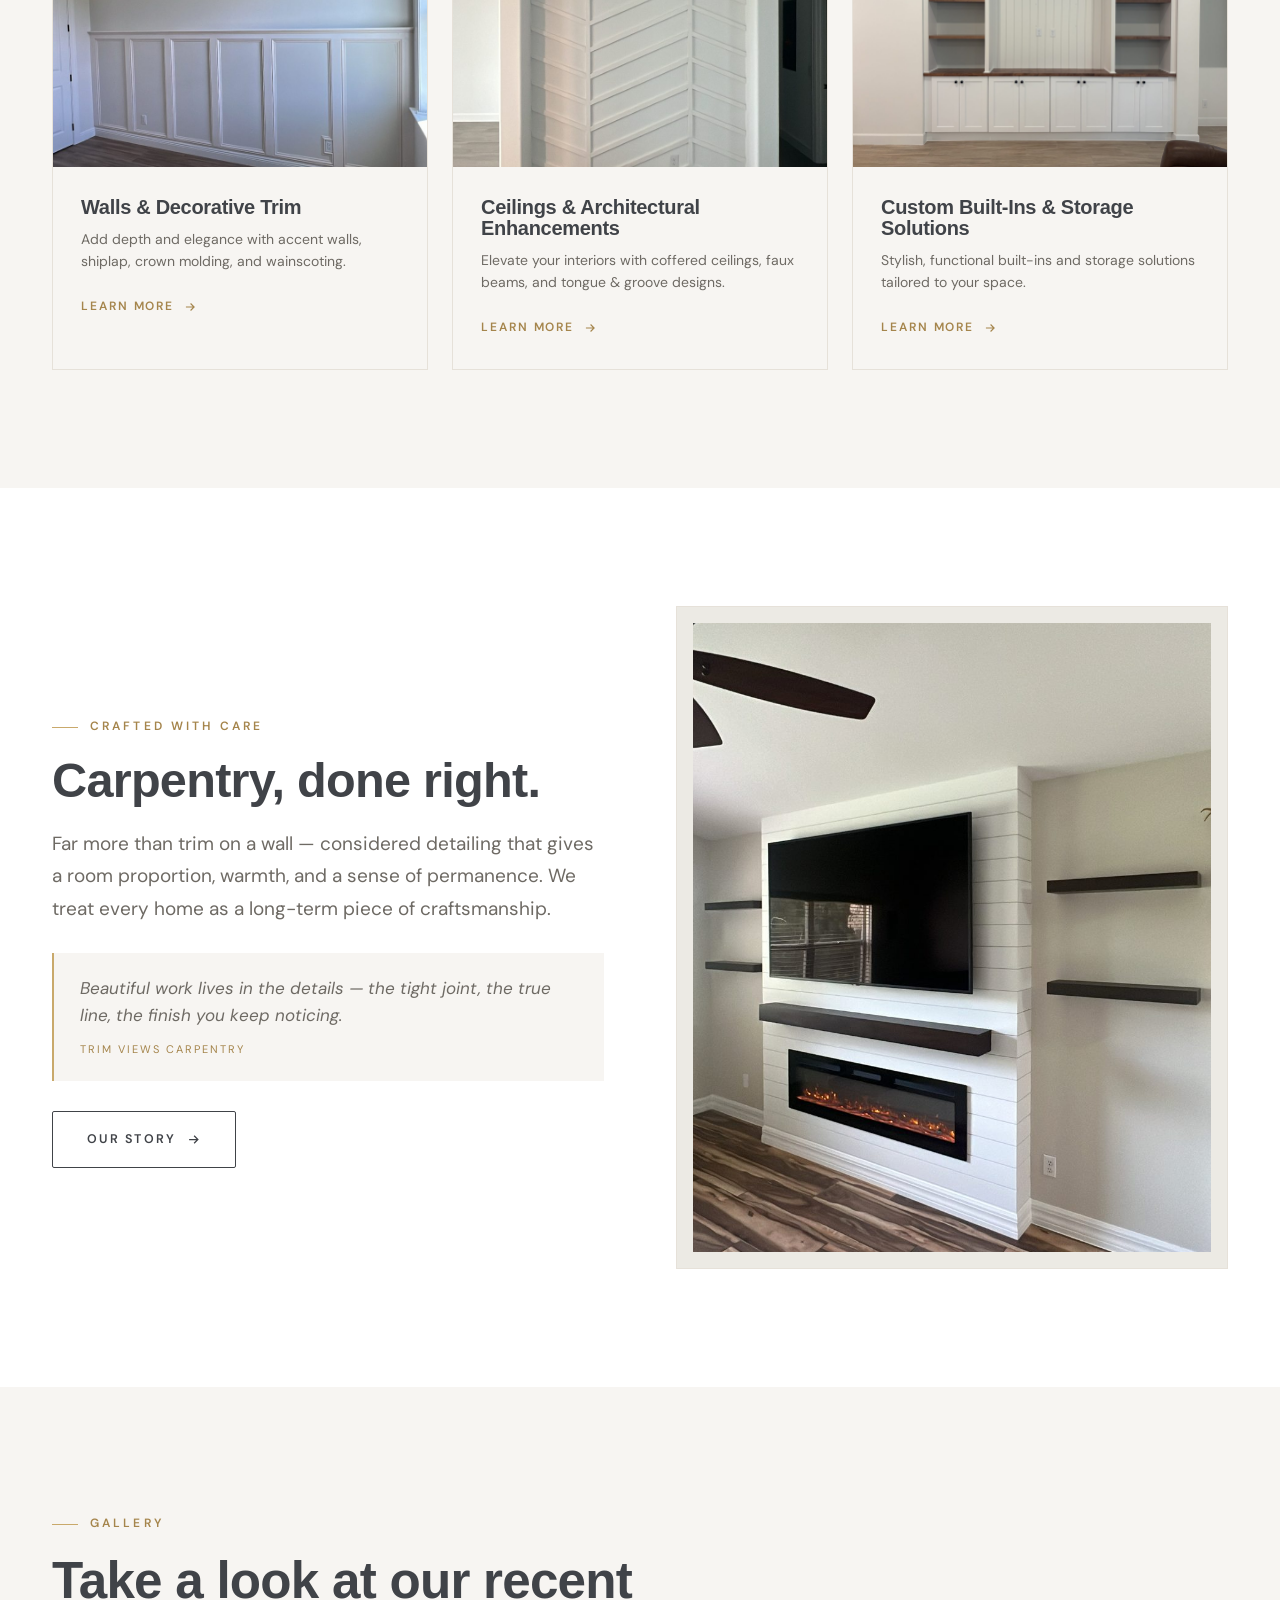
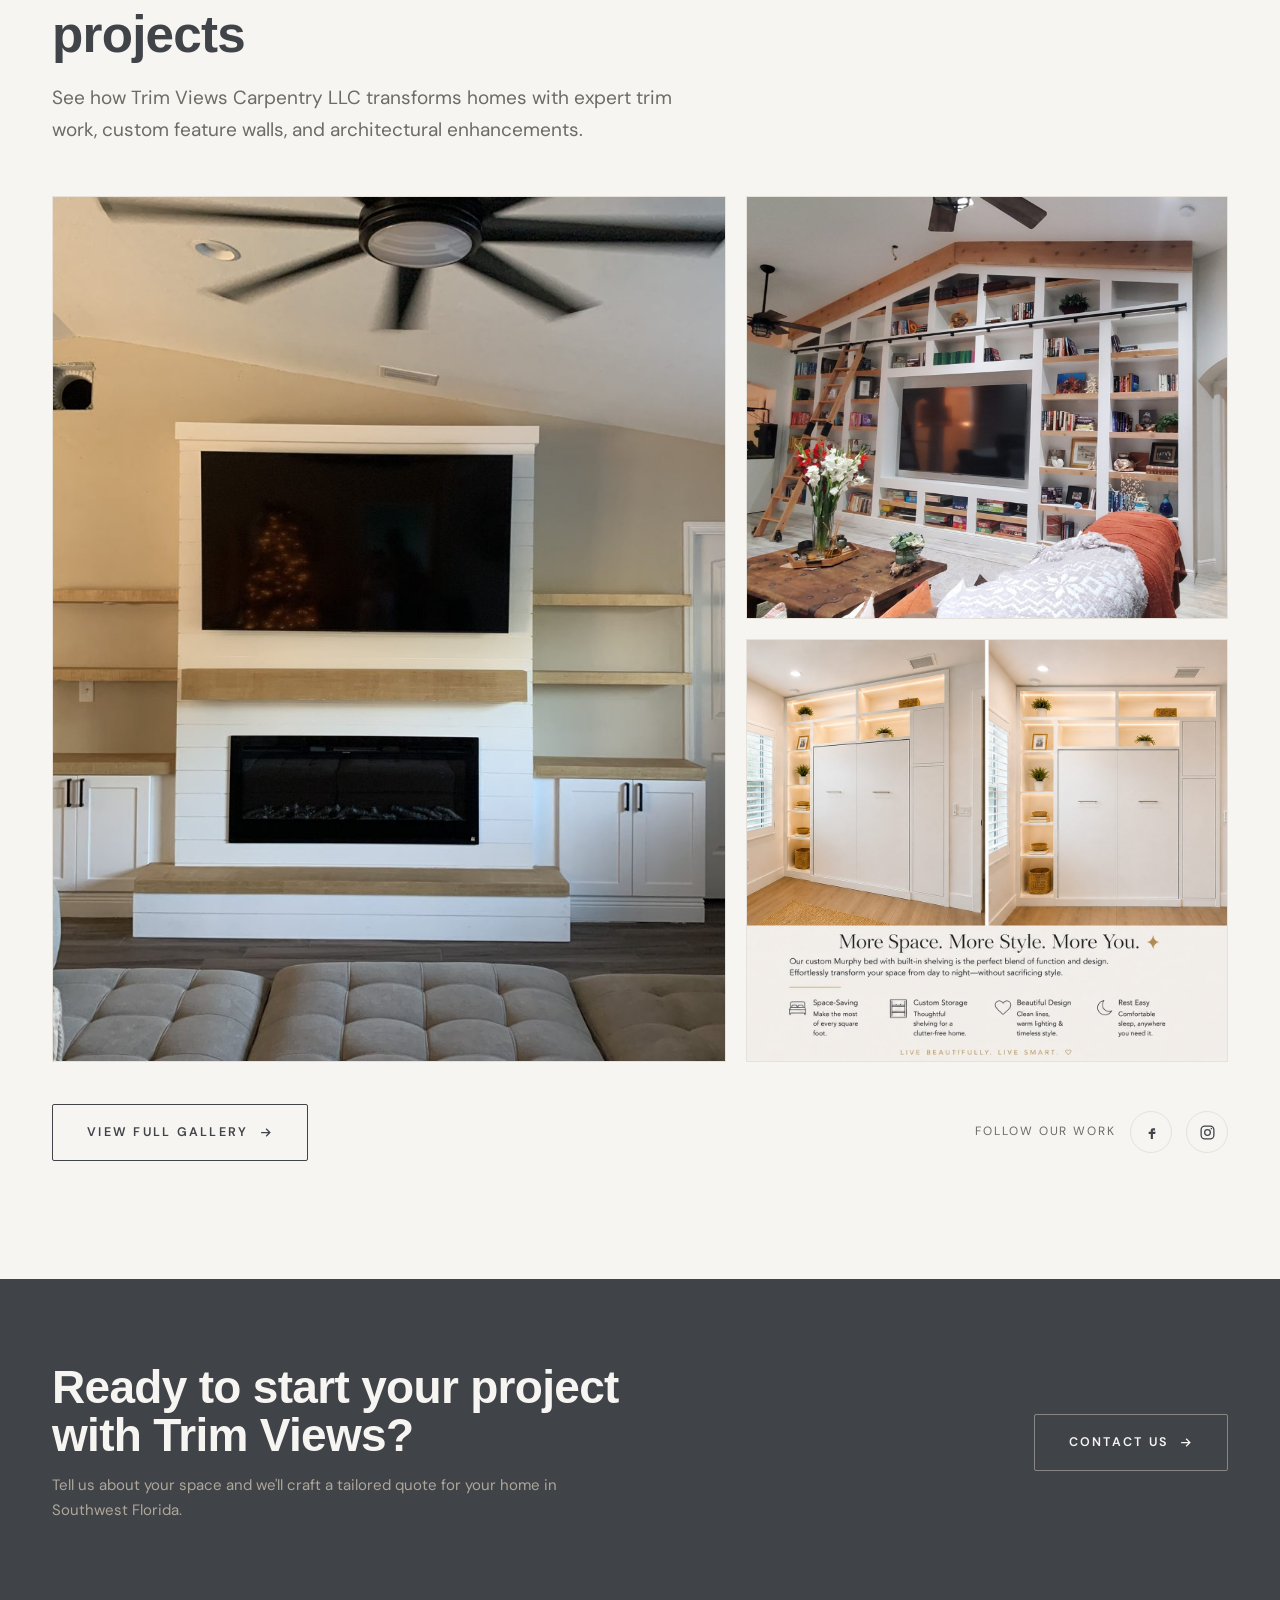
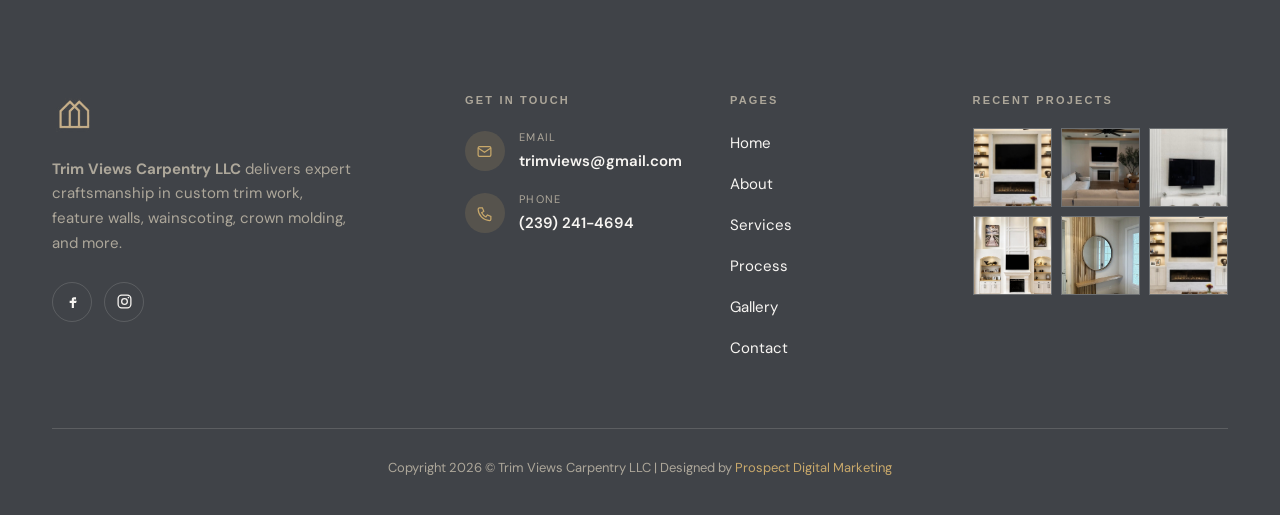
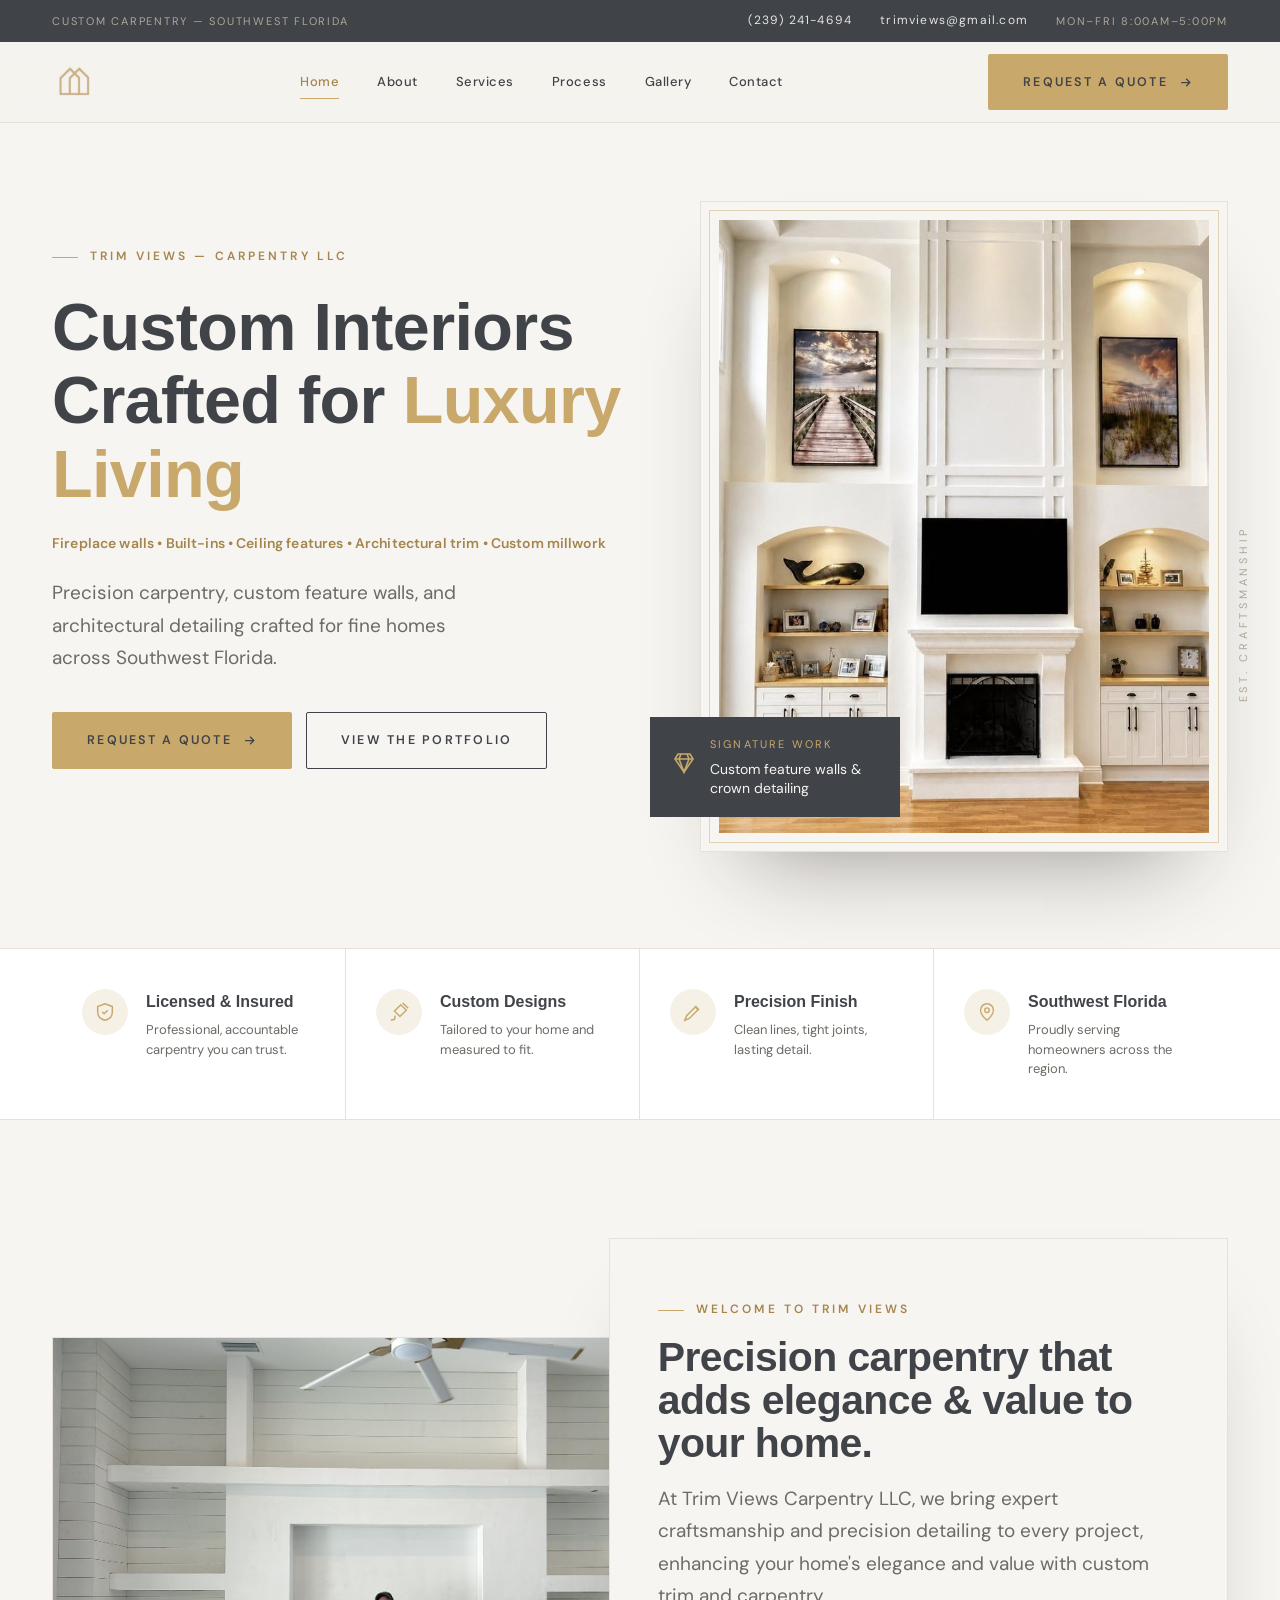
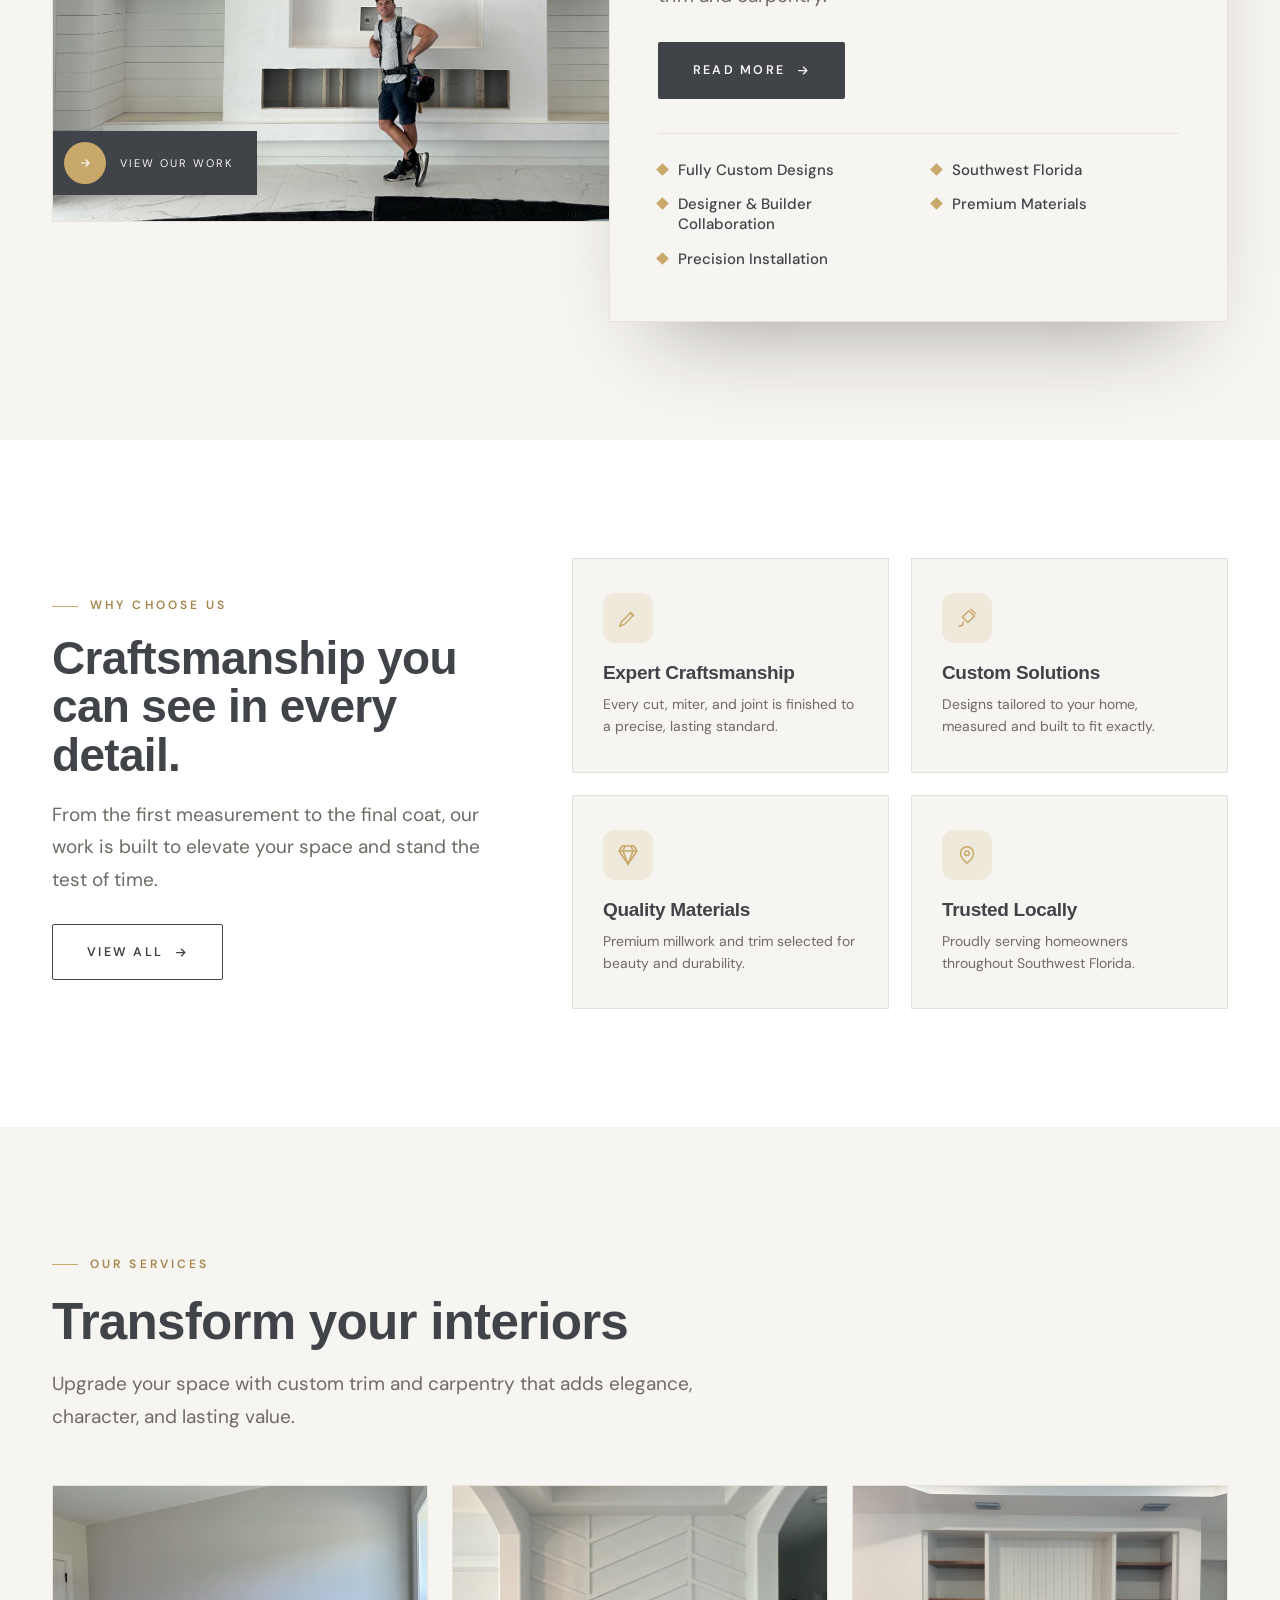
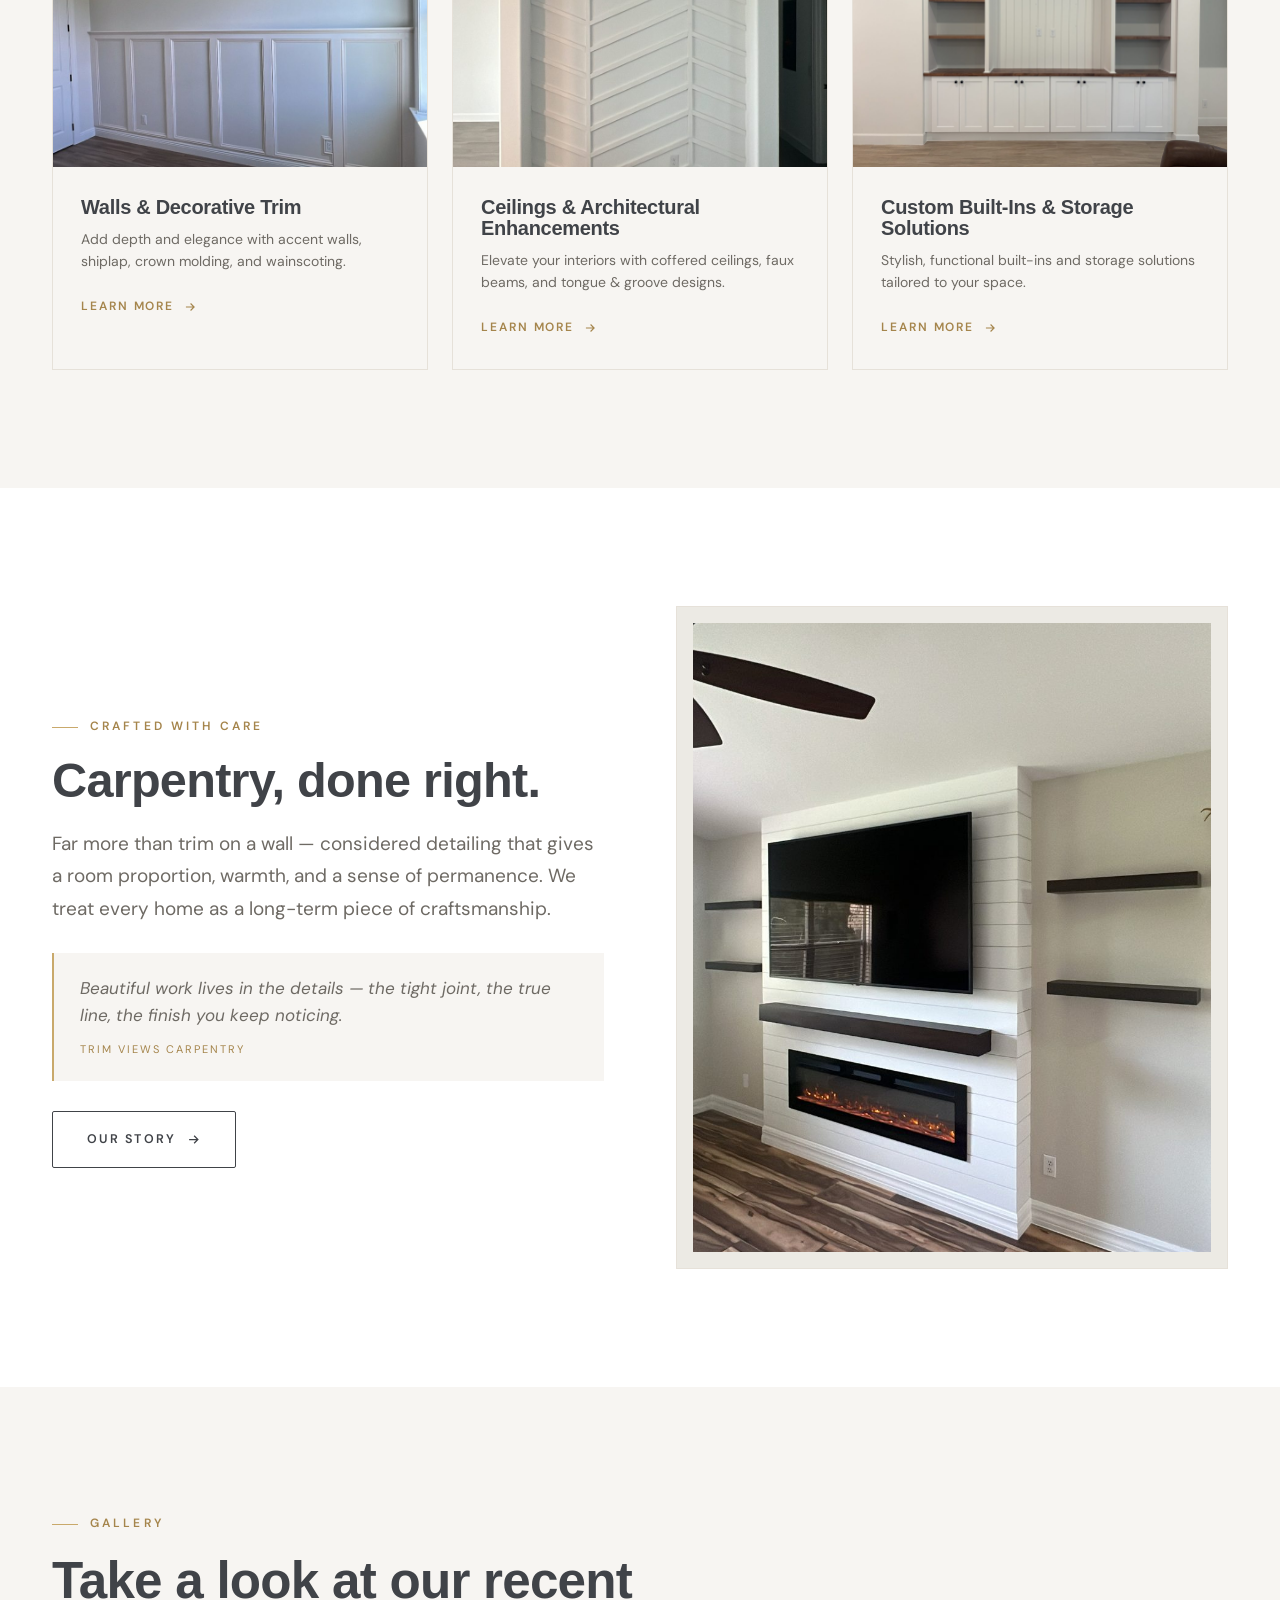
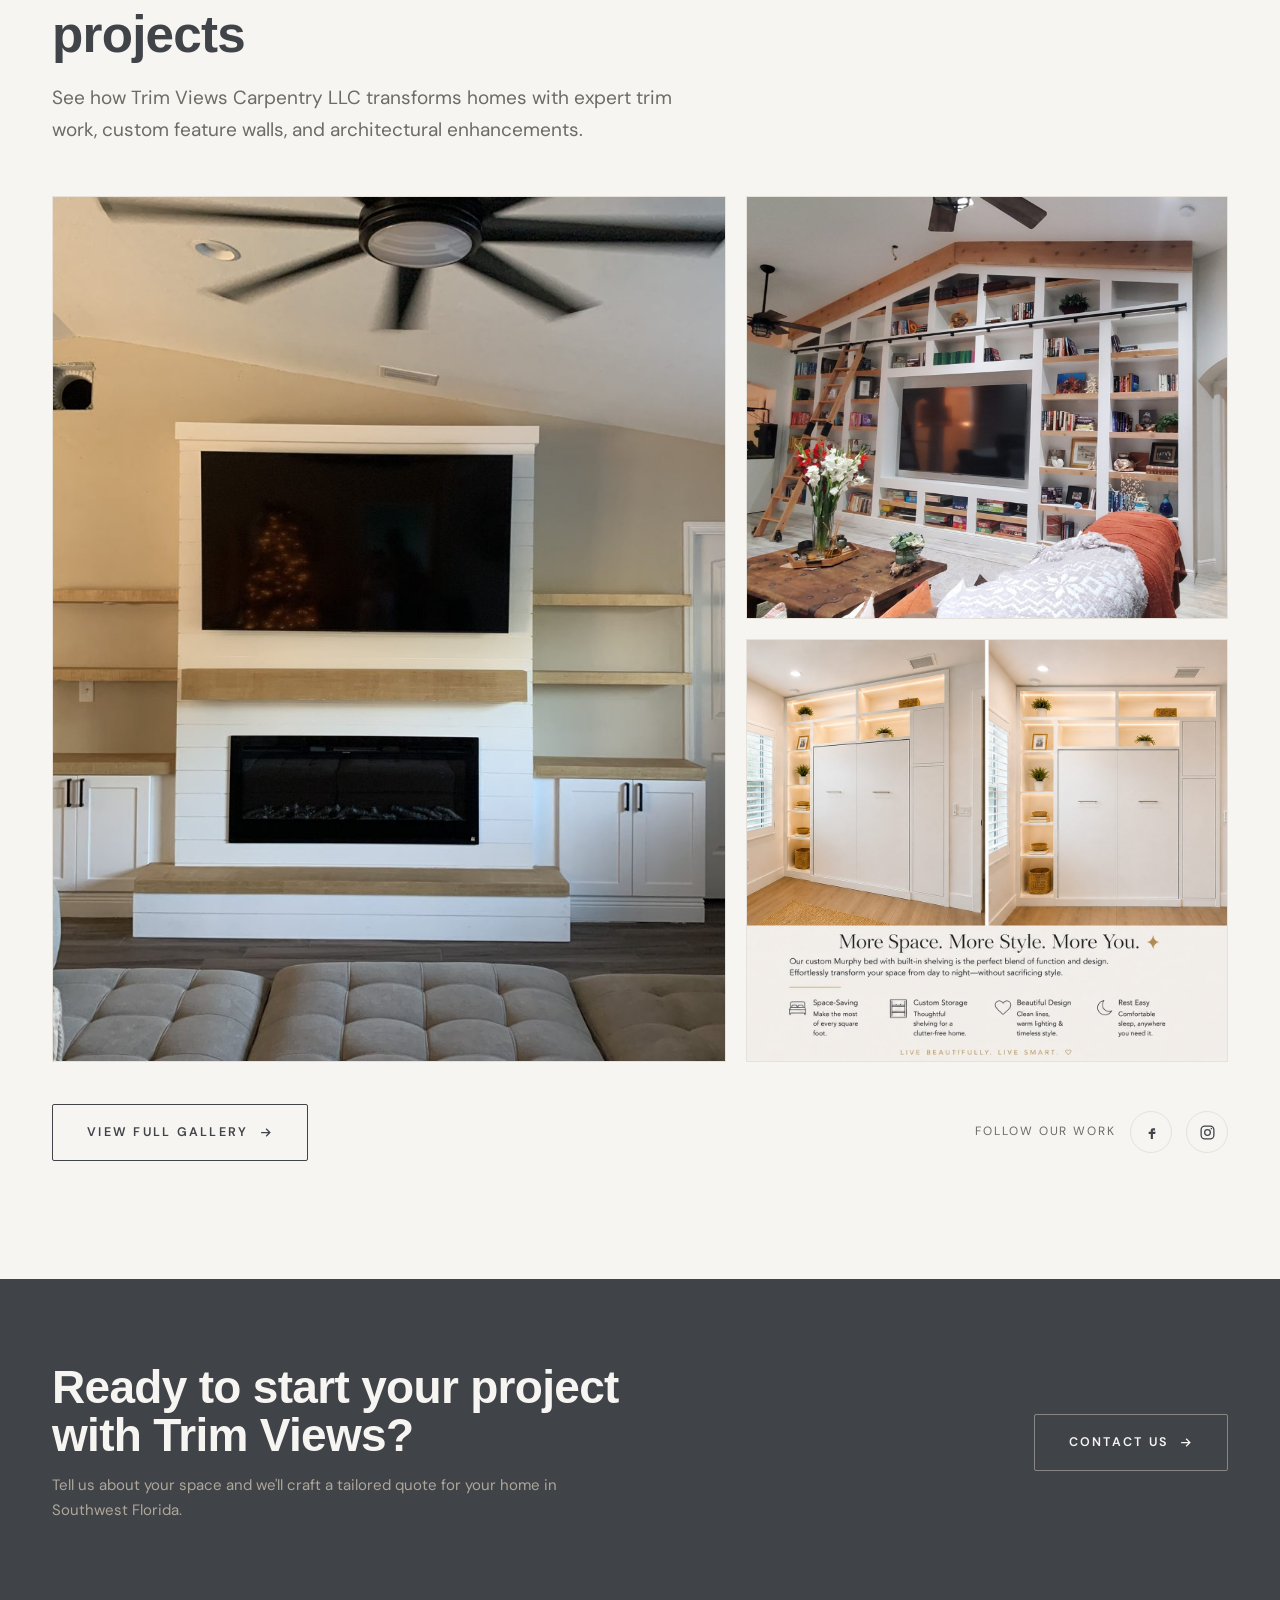
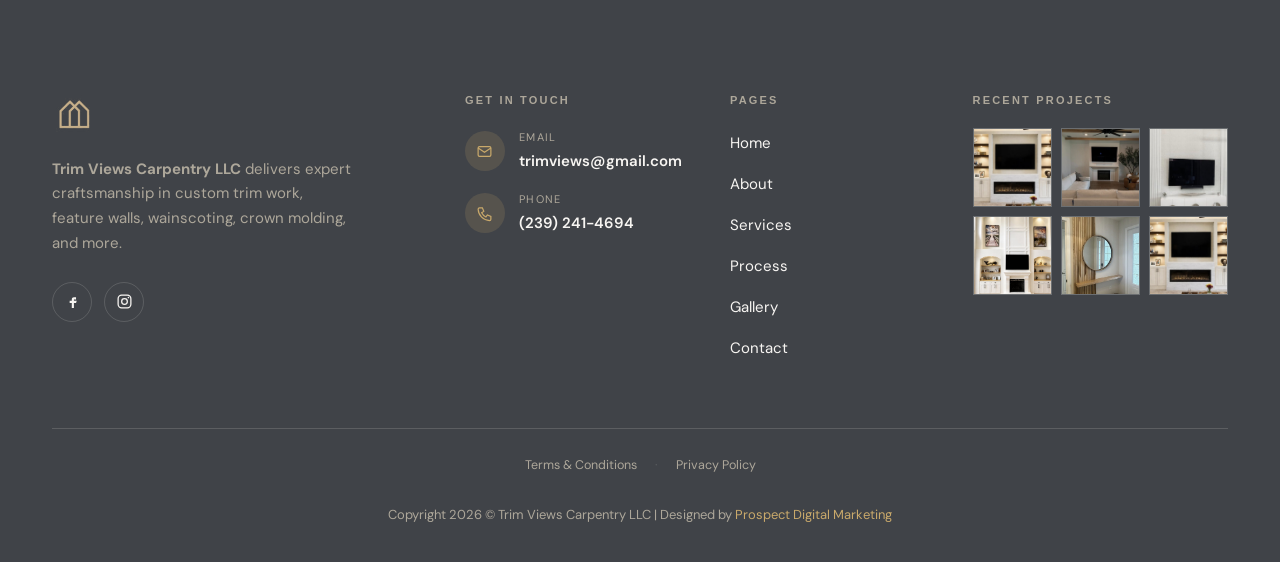
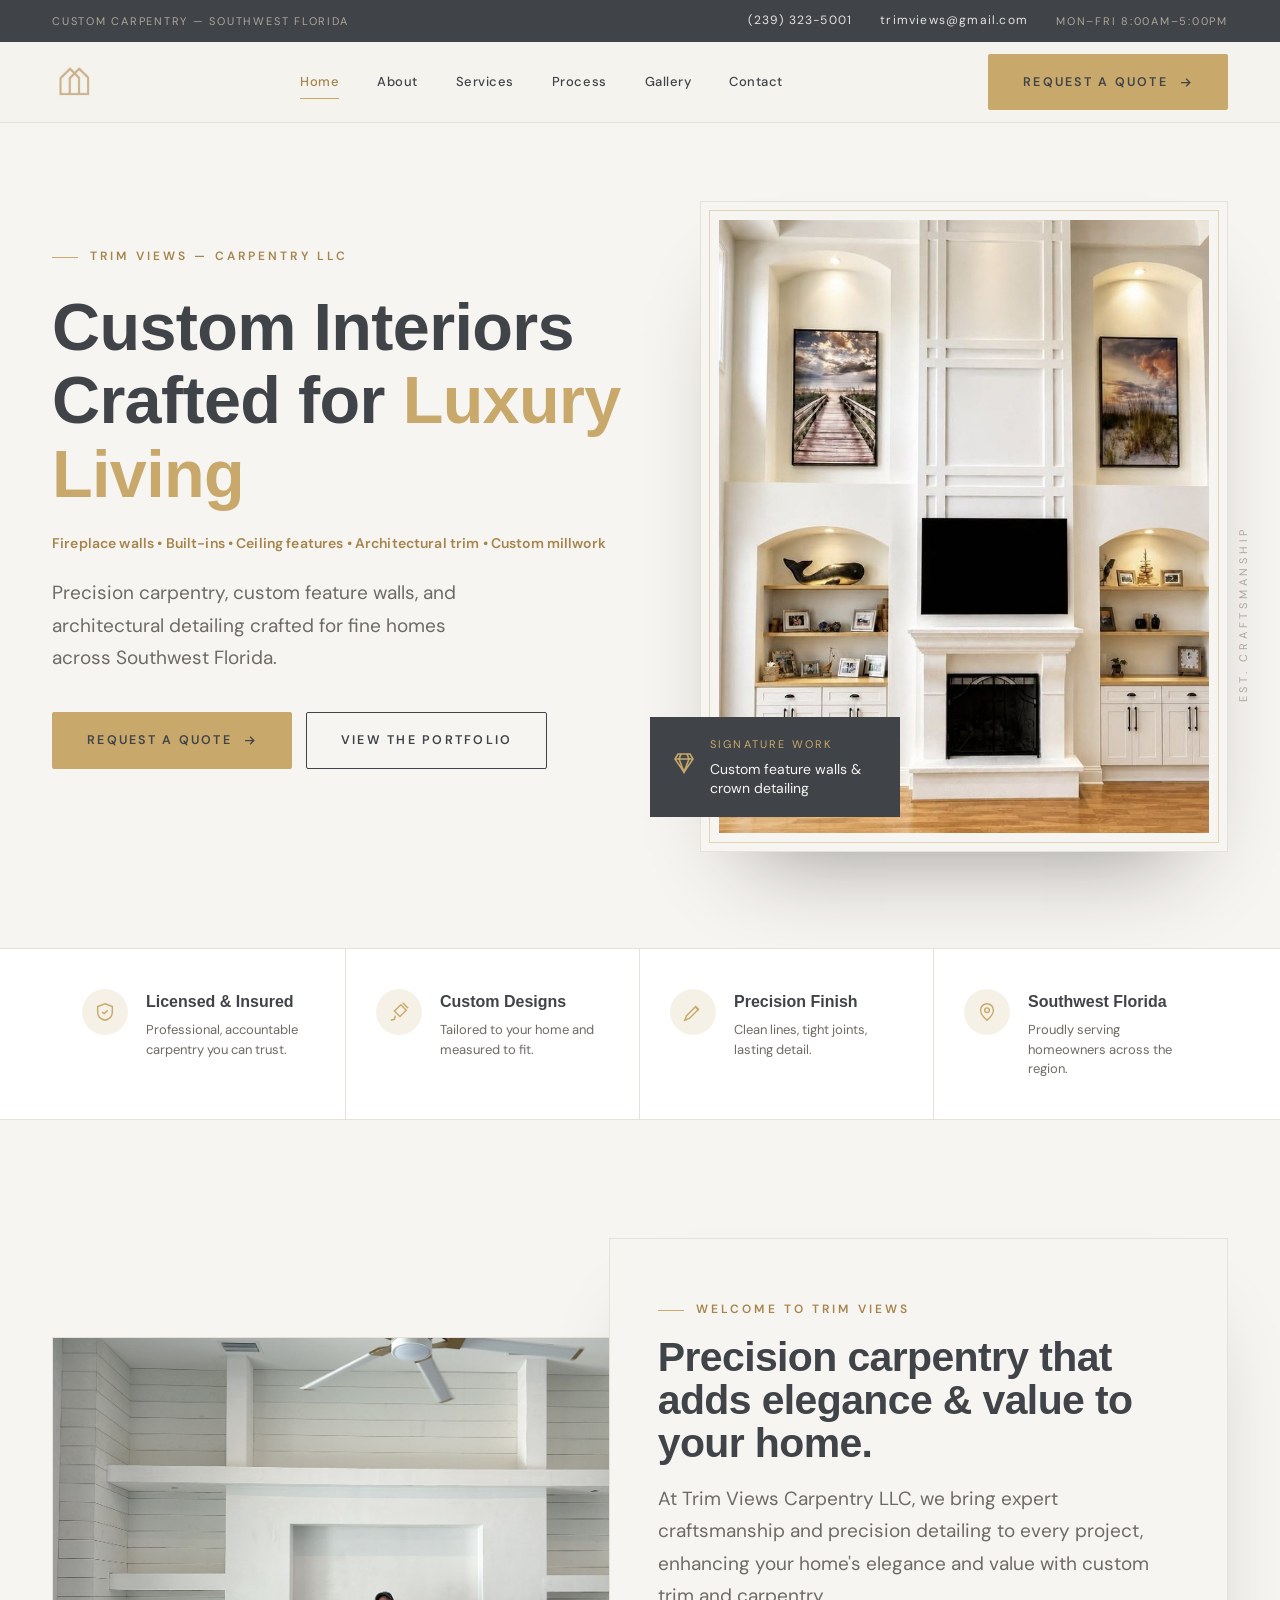
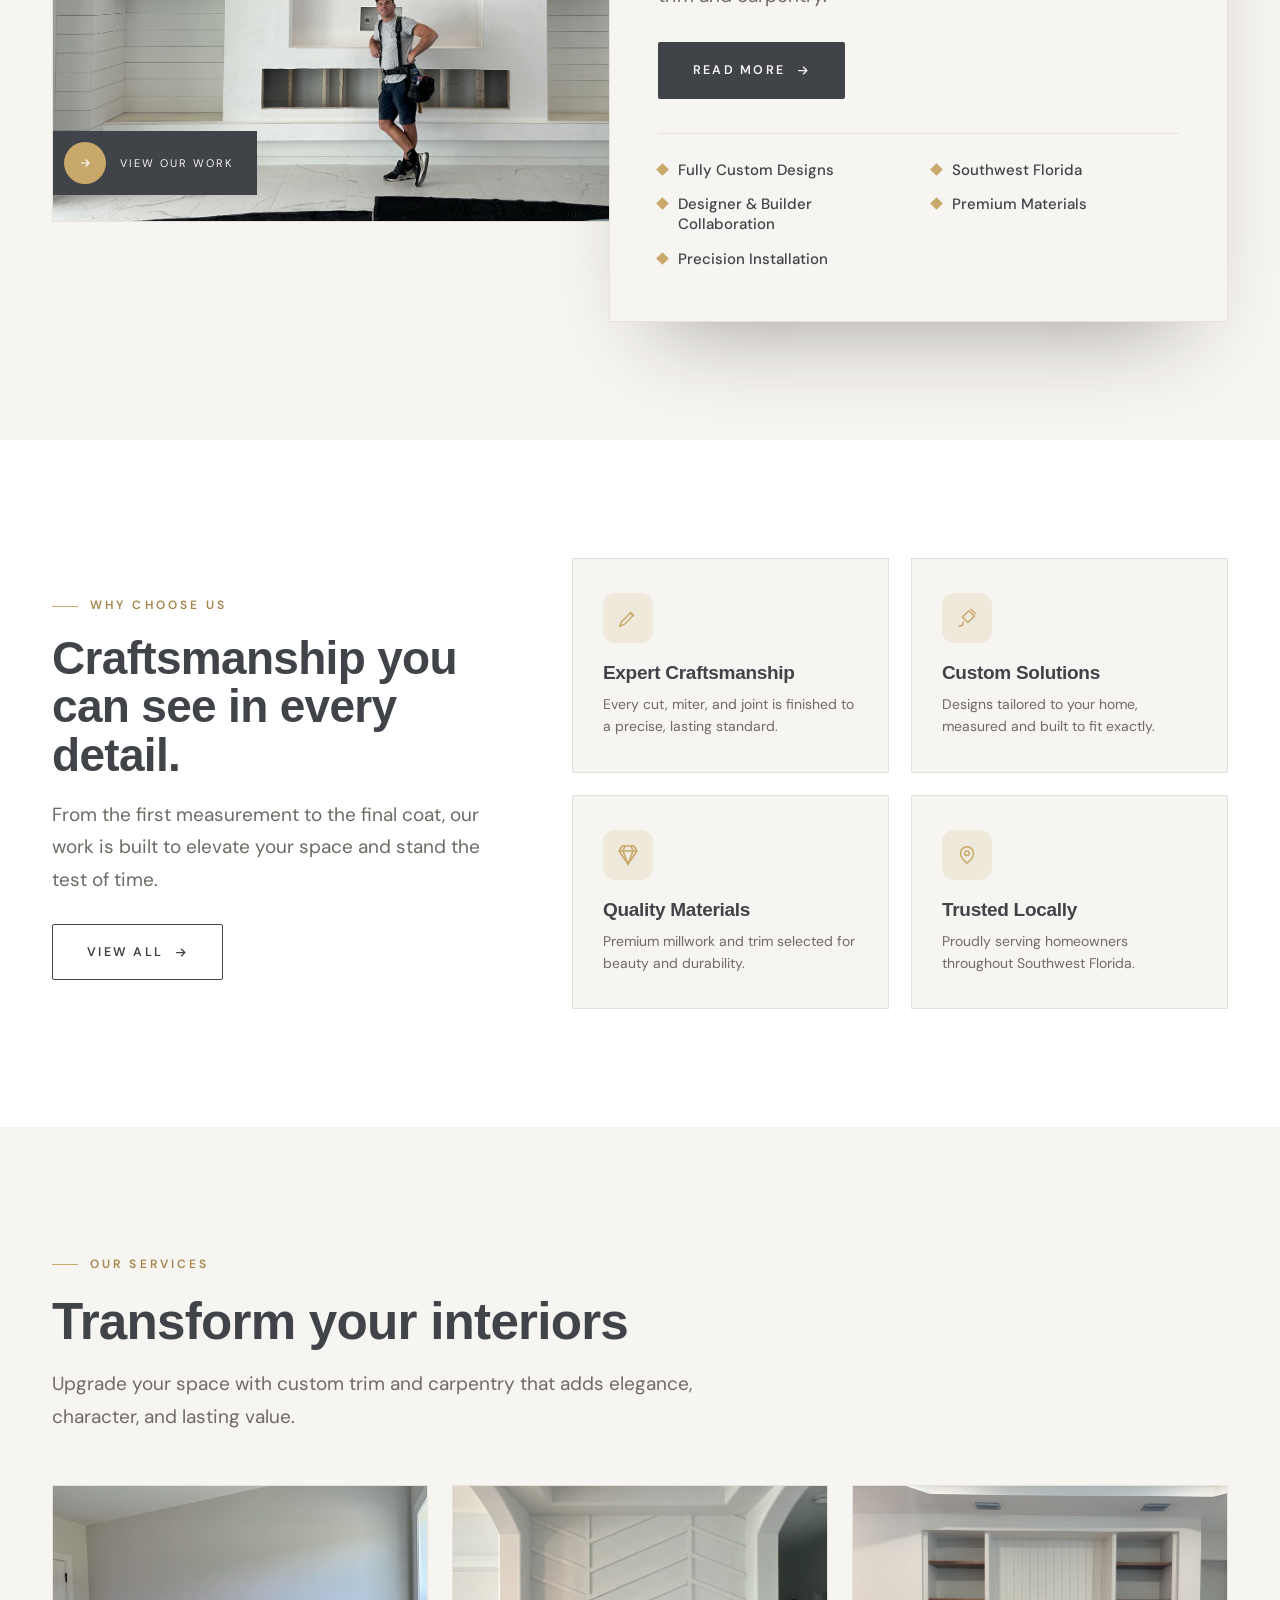
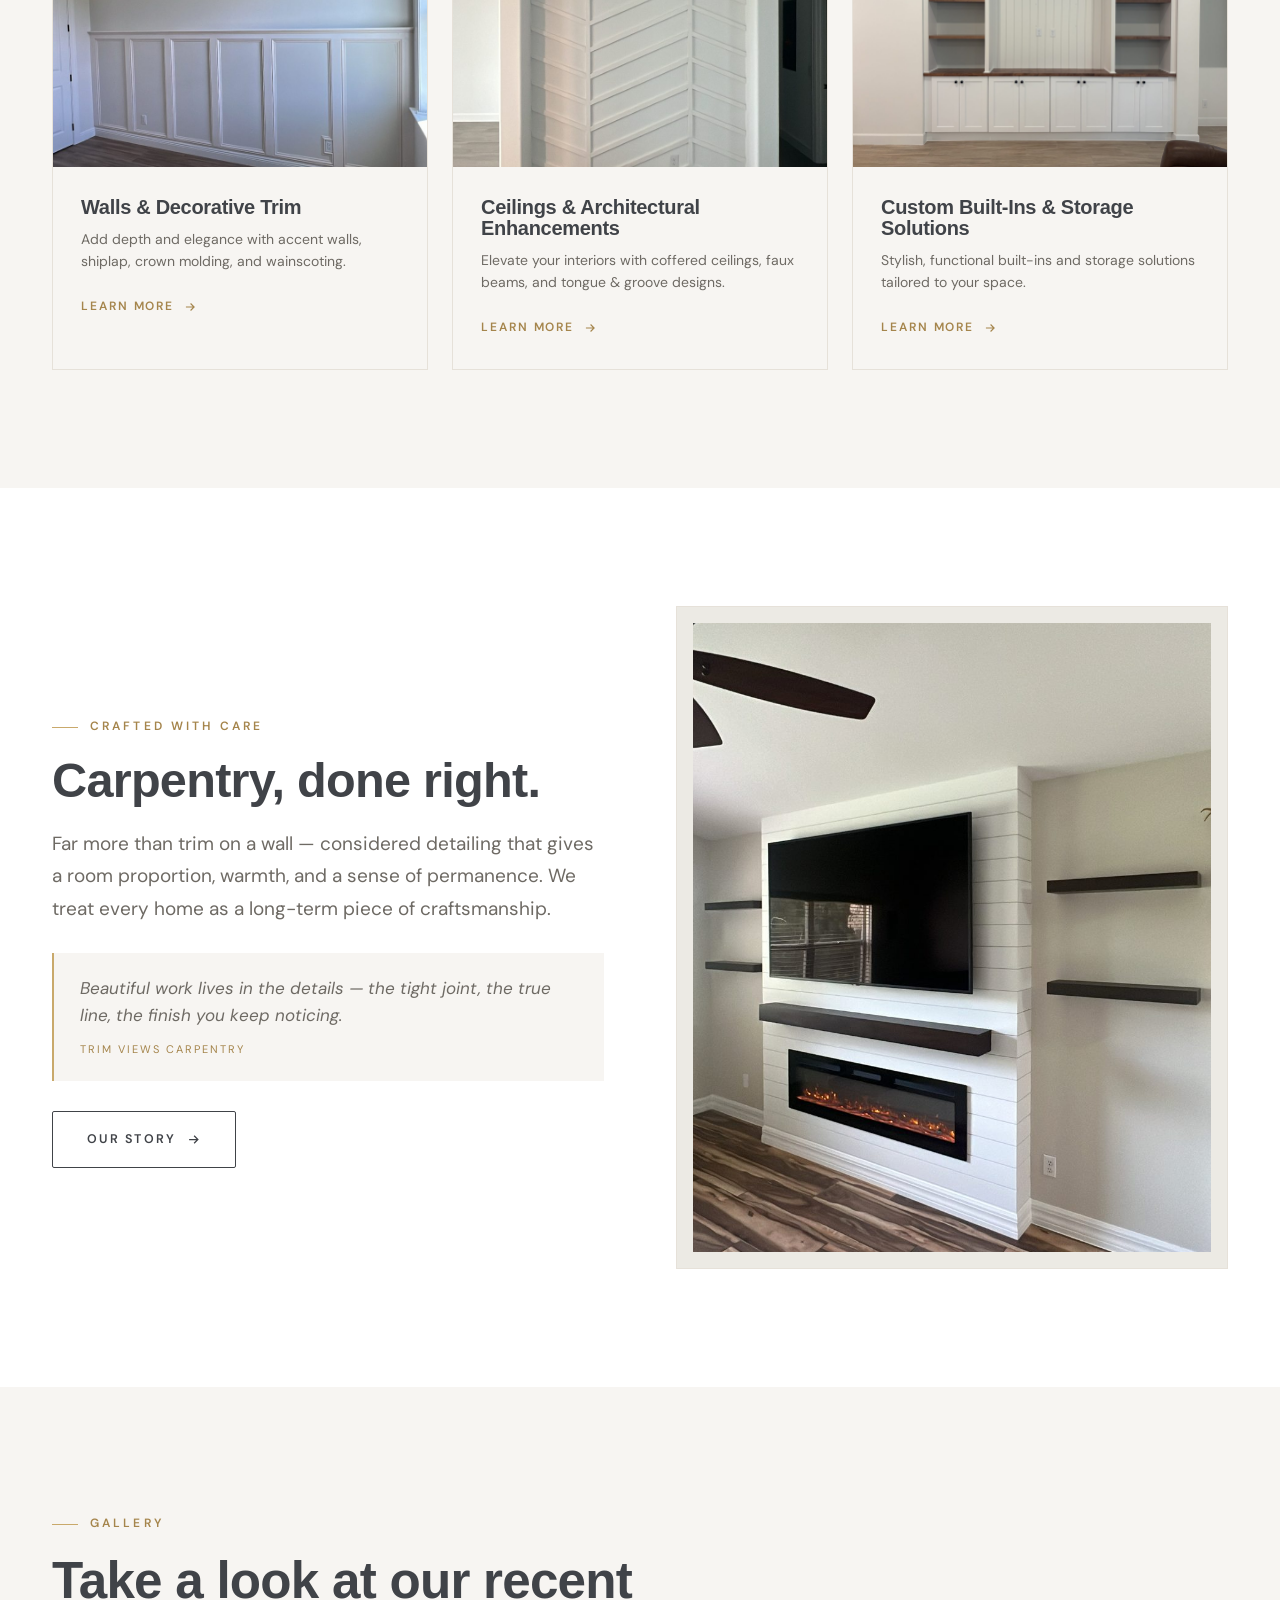
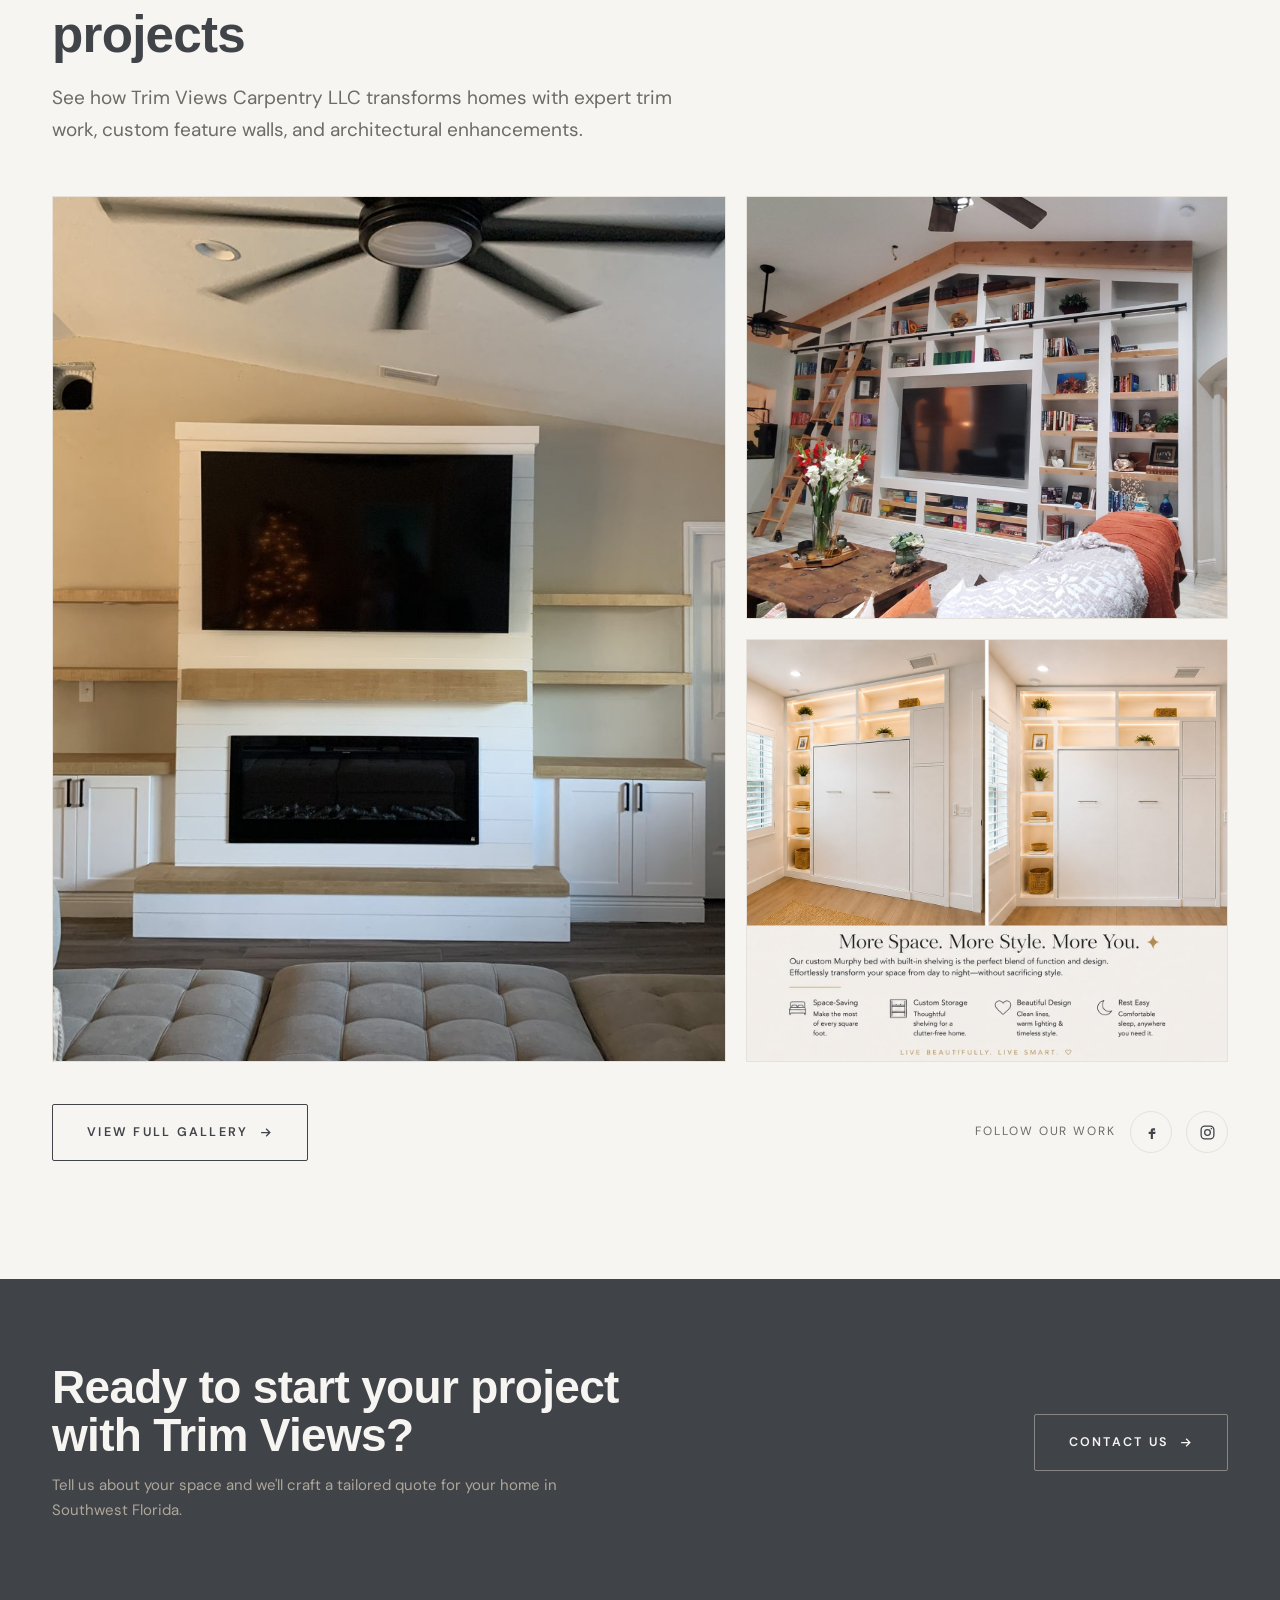
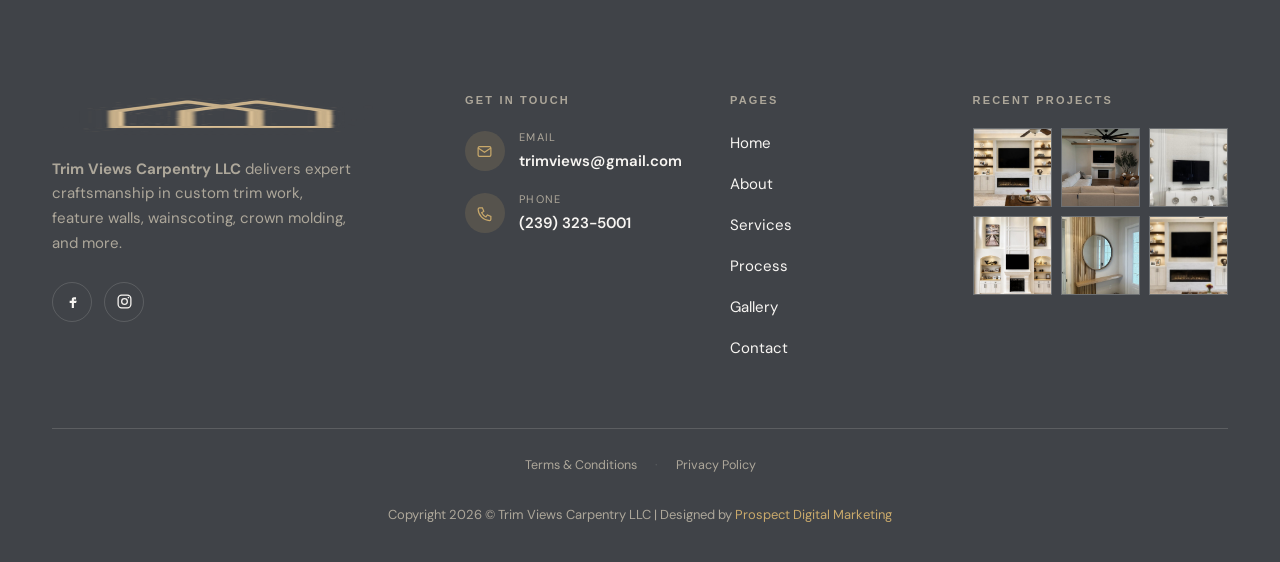
